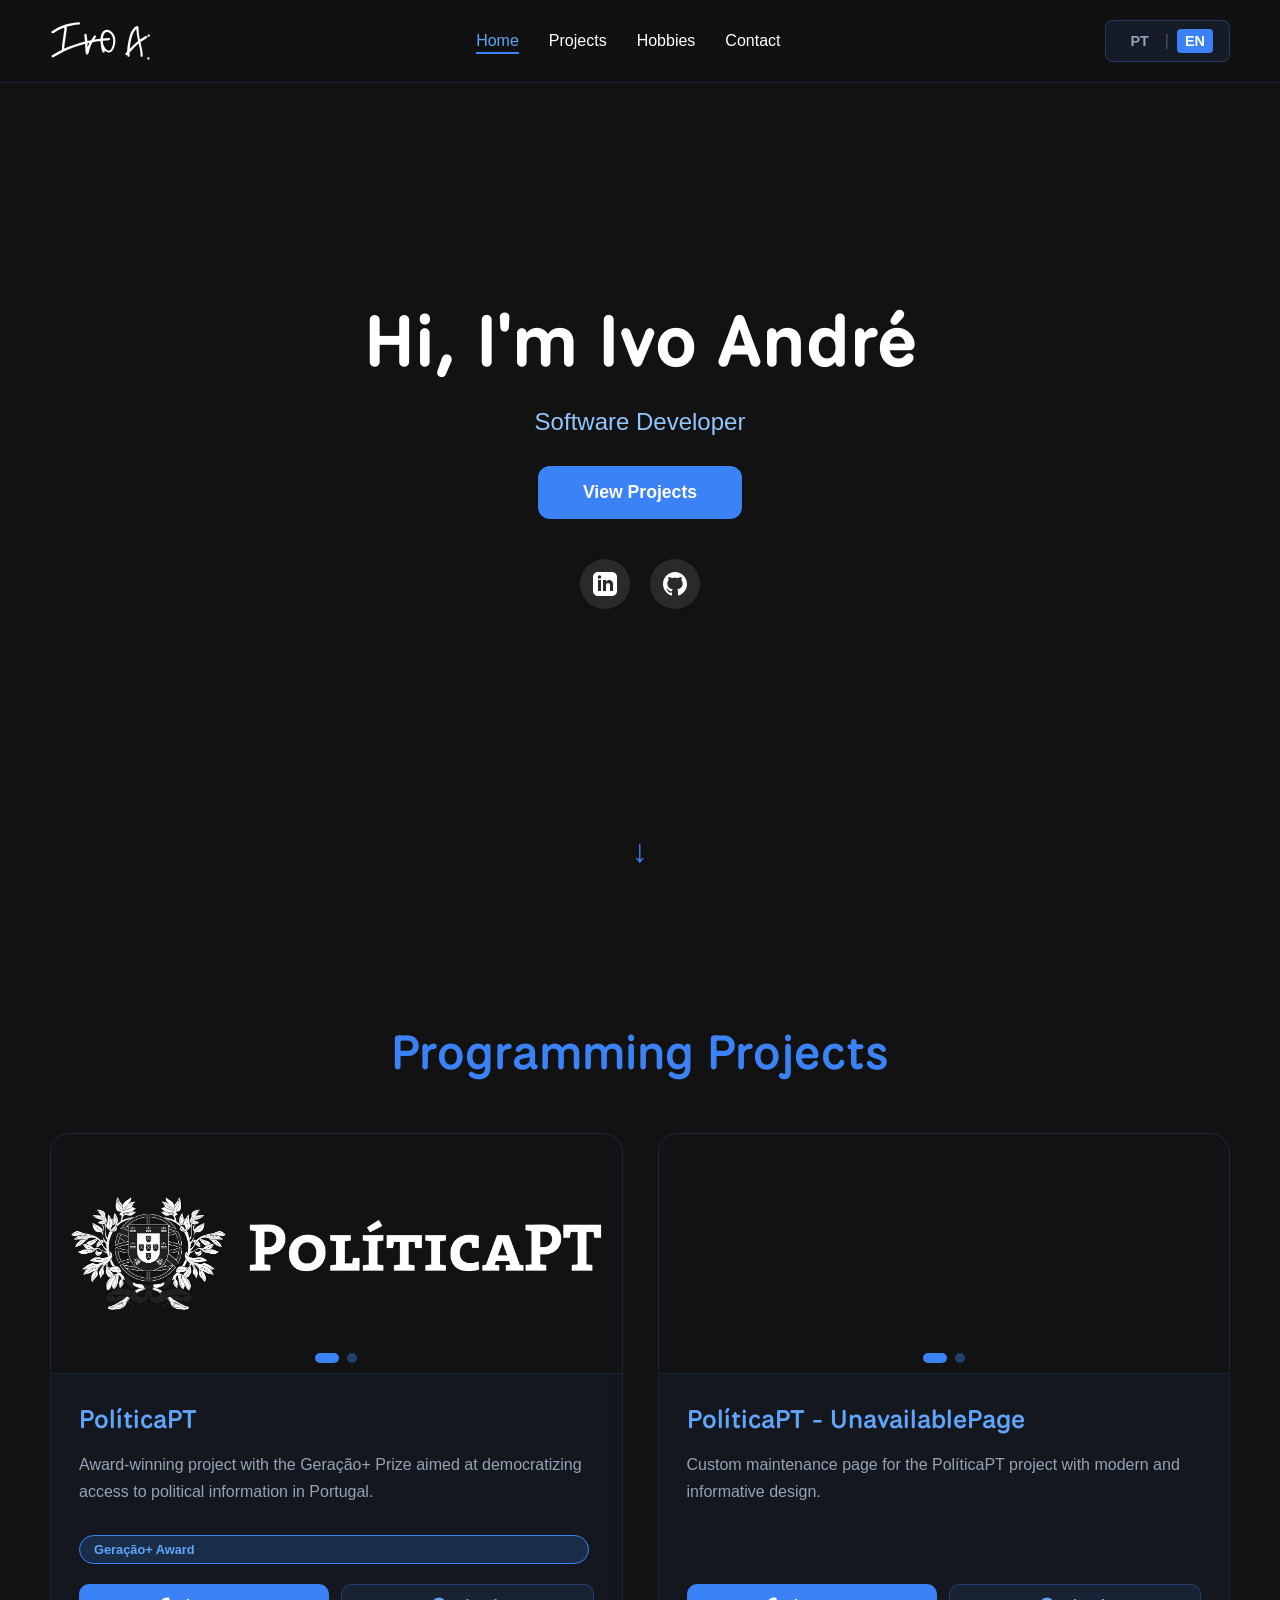
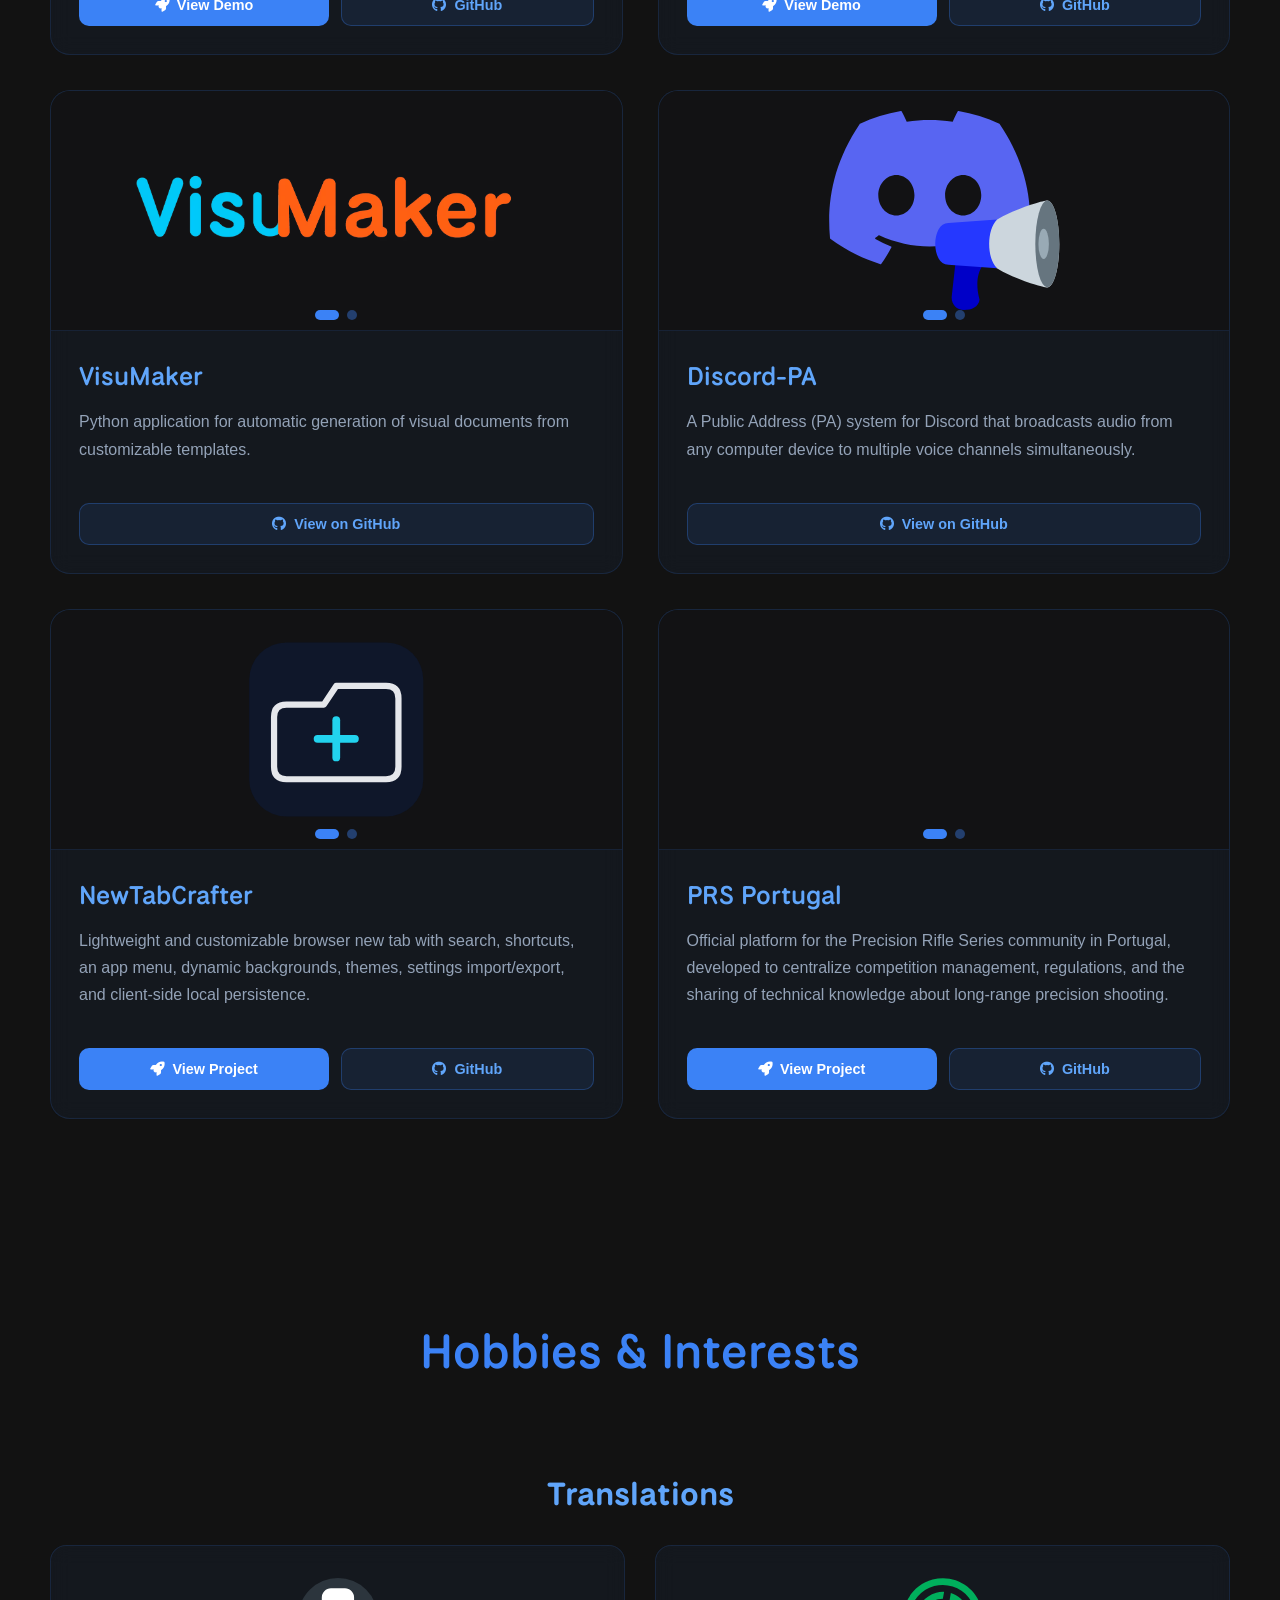
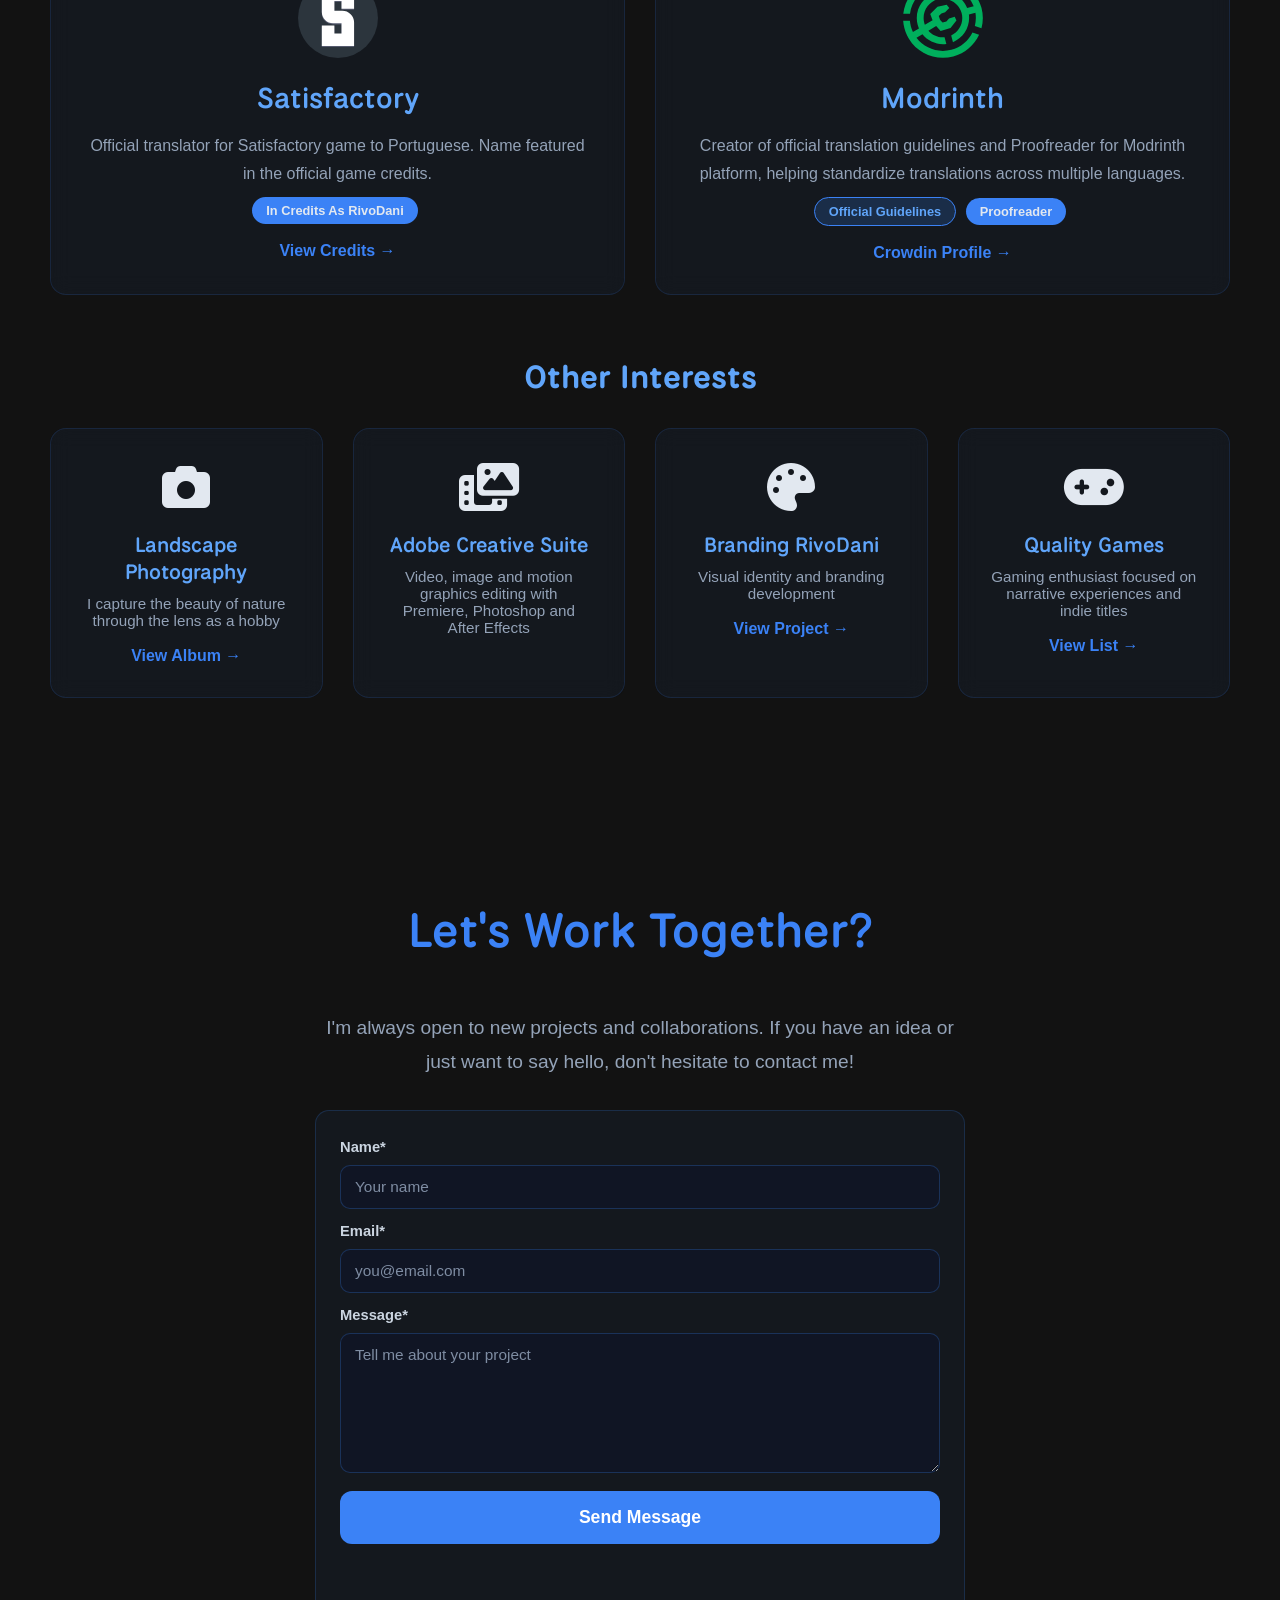
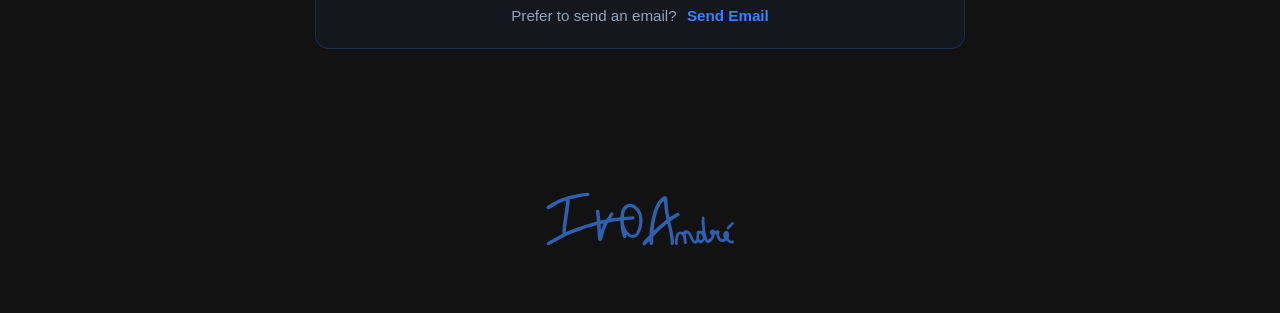
==== index.html @ a88f2df3 "Update index.html" ====
<!doctype html>
<html lang="pt">

<head>
  <meta charset="UTF-8" />
  <meta name="viewport" content="width=device-width, initial-scale=1.0" />
  <title>Portfólio | Ivo André</title>
  <meta name="description" id="meta-description"
    content="Portfólio pessoal de Ivo André com projetos, hobbies e contactos." />
  <link rel="canonical" id="canonical-url" href="https://portfolio.rivodani.com" />
  <meta name="keywords"
    content="Ivo André, portfólio, software developer, projetos, hobbies, contacto, projects, contacts, professional" />
  <meta name="author" content="Ivo André" />
  <meta name="msapplication-TileColor" content="#121212" />
  <meta name="theme-color" content="#3b82f6" media="(prefers-color-scheme: light)" />
  <meta name="theme-color" content="#121212" media="(prefers-color-scheme: dark)" />
  <meta name="color-scheme" content="dark" />

  <!-- Open Graph Meta Tags -->
  <meta property="og:title" id="og-title" content="Portfólio | Ivo André" />
  <meta property="og:description" id="og-description"
    content="Portfólio pessoal de Ivo André com projetos, hobbies e contactos." />
  <meta property="og:image" content="https://portfolio.rivodani.com/assets/images/og-image.png" />
  <meta property="og:image:type" content="image/png" />
  <meta property="og:image:width" content="1200" />
  <meta property="og:image:height" content="630" />
  <meta property="og:image:alt" content="Logo de Ivo Andre" />
  <meta property="og:url" id="og-url" content="https://portfolio.rivodani.com" />
  <meta property="og:type" content="website" />
  <!-- Twitter Card Meta Tags -->
  <meta name="twitter:card" content="summary_large_image" />
  <meta name="twitter:title" id="twitter-title" content="Portfólio | Ivo André" />
  <meta name="twitter:description" id="twitter-description"
    content="Portfólio pessoal de Ivo André com projetos, hobbies e contactos." />
  <meta name="twitter:image" content="https://portfolio.rivodani.com/assets/images/og-image.png" />
  <meta name="twitter:image:alt" content="Logo de Ivo Andre" />
  <!-- Favicons -->
  <link rel="icon" type="image/png" sizes="16x16" href="/assets/images/favicons/favicon-16x16.png" />
  <link rel="icon" type="image/png" sizes="32x32" href="/assets/images/favicons/favicon-32x32.png" />
  <link rel="icon" type="image/png" sizes="96x96" href="/assets/images/favicons/favicon-96x96.png" />
  <link rel="icon" type="image/png" sizes="192x192" href="/assets/images/favicons/android-chrome-192x192.png" />
  <link rel="icon" type="image/png" sizes="512x512" href="/assets/images/favicons/android-chrome-512x512.png" />
  <link rel="icon" type="image/svg+xml" href="/assets/images/favicons/favicon.svg" />
  <link rel="shortcut icon" href="/assets/images/favicons/favicon.ico" />
  <link rel="apple-touch-icon" sizes="180x180" href="/assets/images/favicons/apple-touch-icon.png" />
  <meta name="apple-mobile-web-app-title" content="Ivo André" />
  <link rel="manifest" href="/assets/images/favicons/site.webmanifest" />
  <link rel="mask-icon" href="/assets/images/favicons/favicon.svg" color="#121212" />

  <link rel="preconnect" href="https://fonts.googleapis.com" />
  <link rel="preconnect" href="https://fonts.gstatic.com" crossorigin />
  <link rel="preconnect" href="https://github.com" crossorigin />
  <link rel="preconnect" href="https://github.githubassets.com" crossorigin />
  <link
    href="https://fonts.googleapis.com/css2?family=Google+Sans:ital,opsz,wght@0,17..18,400..700;1,17..18,400..700&family=National+Park:wght@200..800&display=swap"
    rel="stylesheet" />
  <link rel="stylesheet" href="https://cdnjs.cloudflare.com/ajax/libs/font-awesome/6.5.1/css/all.min.css" />
  <style>
    body {
      display: none;
    }
  </style>

  <script type="application/ld+json" id="structured-data">
      {
        "@context": "https://schema.org",
        "@graph": [
          {
            "@type": "Person",
            "name": "Ivo André",
            "url": "https://portfolio.rivodani.com",
            "sameAs": [
              "https://github.com/IvoAndre",
              "https://www.linkedin.com/in/ivo-andre/"
            ],
            "jobTitle": "Software Developer"
          },
          {
            "@type": "WebSite",
            "name": "Portfólio | Ivo André",
            "url": "https://portfolio.rivodani.com",
            "inLanguage": ["pt", "en"]
          }
        ]
      }
    </script>

  <link rel="stylesheet" href="assets/css/main.css" />
</head>

<body>
  <!-- Canvas for 3D Background -->
  <div id="canvas-container"></div>

  <!-- Navigation -->
  <nav>
    <div class="nav-main">
      <a href="#hero" class="nav-logo-link" aria-label="Ir para o topo">
        <div class="logo">
          <svg class="logo-default" xmlns="http://www.w3.org/2000/svg" viewBox="0 0 430 170" fill="currentColor">
            <path
              d="M228.47,134.66c-10.27,1.75-13.3-42.31-13.92-49.66-11.23,1.3-22.1,2.84-33.45,4.79-7.13,10.86-11.05,22.63-14.18,35.15-1.61,5.21-2.6,18.43-10.02,17.26-2.2-.34-4.52-2.82-4.94-5.44-1.03-6.41-1.46-12.63-1.8-19.13l-1.08-20.64c-23.42,6.08-44.58,13.78-66.57,22.15-15.14,5.76-28.76,12.72-42.83,20.61l-25.54,14.33c-2.46,1.38-5.79.06-6.91-1.72-1.57-2.49-.68-5.67,1.84-7.07l20.15-11.22,21.74-11.89c-.31-8.14-.01-15.16,1.05-22.86l6.43-46.7,2.68-17.02c.41-2.59-.09-5.01-1.57-7.34-10.17,3.04-19.34,7.3-28.43,12.86l-10.14,6.2c-2.98,1.82-5.72,3.96-9.18,5.06-2.47.79-5.1-.91-6.05-3.05-.73-1.65-.06-4.98,1.9-6.14l16.08-9.51c8.34-4.93,16.51-9.23,25.73-12.48,22.51-7.94,48.21-13.83,71.97-15.48,2.81-.19,5.39.76,6.24,3.47.65,2.07-.98,5.48-3.76,5.68-10.25.76-20.12,1.81-30.2,4.2l-23.71,5.63c1.44,3.78,1.88,6.84,1.33,10.61l-1.84,12.71-8.22,57.39c-.61,4.29-.78,8.22-.49,11.95,29.12-12.02,57.51-22.32,87.77-30.19-.57-8.92-1.51-17.54-2.74-26.44-.43-3.12,1-5.72,3.69-6.43,1.92-.5,5.45.9,5.98,3.7,1.65,8.8,2.36,17.49,3.29,26.66l16.12-3.35,12.31-18.49c1.23-1.85,4.81-1.84,6.44-.74s2.4,4.4,1.24,6.3l-6.34,10.4,26.46-3.33c.69-13.1,4.94-29.59,17.3-36.15,14.26-7.56,32.32,5.29,38.57,17.14,5.96,11.32,8.03,23.78,6.44,36.51-1.32,10.56-3.93,20.53-9.32,29.6-4.96,8.33-14.07,13.25-23.62,10.34-4.87-1.48-9.04-4.95-12.8-7.98.34,1.97.66,4.72.47,6.64-.12,1.27-2.44,2.87-3.56,3.06ZM233.97,114.4c2.16,3.62,5.28,6.19,8.36,8.38,6.25,4.42,14.02,2.59,17.95-4.2,13.37-23.08,12.86-64.1-15.34-71.83-13.62-3.73-20.69,18.7-19.5,27.83l24.61-1.93c2.96-.23,5.2,1.67,5.33,4.12.15,2.69-1.67,4.77-4.62,5.02l-26.08,2.23c.53,14.18,1.8,17.84,9.28,30.38ZM159.65,112.1l7.95-19.45-8.27,1.74.32,17.71Z" />
            <path
              d="M384.97,147.36c.89-15.48-4.77-35.19-8.27-51.29-10.93,8.96-19.89,18.4-29.31,28.11l-8.91,9.18-.32,14.52c-.04,1.94-2.45,4.07-3.93,4.31-2.15.34-5.04-1.2-5.3-3.5l-.48-4.26c-1.9.7-4.61,1-6.19,0-5.73-3.67,2.44-11.51,5.44-14.57,1.56-23.01,4.68-45.42,11.4-67.58,3.71-12.2,9.24-23.04,17.78-32.34,4.08-4.44,10.58-10.87,16.13-7.82,1.56.86,2.59,3.38,3.14,5.65l1.31,21.83c.6,9.99,2.9,19.64,4.73,29.5l24.03-14.97c2.13-1.33,5.5.23,6.42,1.97,1.31,2.47.28,5.26-2.26,6.79-8.88,5.36-17.4,10.66-25.89,16.77l7.84,37.5c1.5,7.16,1.68,14.08,1.3,21.25-1.13,2.17-2.88,4.12-4.68,4.07-2.67-.07-4.73-2.4-3.99-5.11ZM374.31,85.22c-3.05-14.49-5.8-28.11-6.65-42.34-.19-3.21-.23-5.94-.89-9.14-8.52,8.26-13.98,17.89-17.43,29.02-5.54,17.92-9.17,36.29-10.18,55.19,11.88-12.26,22.75-22.64,35.14-32.74Z" />
            <ellipse cx="419.36" cy="62.16" rx="5.17" ry="5.16" />
            <ellipse cx="418.28" cy="159.34" rx="4.95" ry="4.93" />
          </svg>
          <svg class="logo-compact" xmlns="http://www.w3.org/2000/svg" viewBox="0 0 250 250" fill="currentColor">
            <path
              d="M150.84,142.75c-.88,7.8-2.19,15.1-2.27,22.89l-.23,23.18c-.02,2.35-2.28,4.67-4.28,4.96-2.22.32-5.01-1.72-5.18-4.29l-.77-11.88c-.7-10.83,1.25-21.15,2.2-32.36-26.17,7.64-52.07,14.92-75.28,28.33l-34.92,20.16c-2.52,1.46-5.54.83-7.03-1.06-1.83-2.33-1.13-5.79,1.58-7.37l23.97-14.06c6.29-3.69,12.45-6.88,18.98-10.18.1-4.11-.09-8.33.36-12.41,2.23-20.24,5.06-39.85,8.58-59.87.78-4.46,1.21-8.28,1.41-13.36-11.06,3.16-21.02,6.19-30.45,11.8l-16.57,9.86-6.8,4.21c-2.66,1.65-5.86,1.15-7.65-1.27-1.69-2.28-1-5.84,1.89-7.54l19.71-11.55c24.64-14.44,64.9-23.31,93.31-25.47,2.79-.21,5.41.82,6.2,3.46.74,2.5-1.22,5.65-4.35,5.85-17.96,1.14-27.86,3.59-45.26,7.52.19,5.97-.27,10.79-1.08,16.42-4.02,22.52-7.52,44.62-9.8,68.3,21.88-8.85,42.5-16.33,64.82-21.88,2.2-12,4.86-23.53,8.59-35.26,4.25-11.66,10.18-22.26,19.14-30.8,3.6-3.43,9.56-8.17,13.9-4.78,1.09.85,2.43,3.2,2.54,4.87l1.36,21.21c.79,12.31,3.7,24.21,5.95,36.35l22.09-1.78c1.97-.16,4.07,2.3,4.23,3.79.23,2.09-1.25,5.02-3.67,5.25l-20.5,1.91c1.06,6.71,16.16,61.32,2.75,58-2.15-.53-3.82-2.62-3.4-5.01,1.89-10.74-5.52-39.45-8.28-52.02-12.08,1.32-23.64,3.31-35.77,5.87ZM152.59,132.59l31.83-5.05c-2.43-11.88-4.64-23.65-6.23-35.65l-1-16.29c-15.93,13.52-20.76,37.38-24.6,56.99Z" />
            <ellipse cx="229.28" cy="130.35" rx="5.14" ry="5.13" />
          </svg>
        </div>
      </a>
      <ul class="nav-links">
        <li><a href="#hero" data-i18n="nav.home">Início</a></li>
        <li><a href="#projects" data-i18n="nav.projects">Projetos</a></li>
        <li><a href="#hobbies" data-i18n="nav.hobbies">Hobbies</a></li>
        <li><a href="#contact" data-i18n="nav.contact">Contacto</a></li>
      </ul>
    </div>
    <div class="lang-switcher">
      <button class="lang-btn active" data-lang="pt">PT</button>
      <span class="lang-divider">|</span>
      <button class="lang-btn" data-lang="en">EN</button>
    </div>
  </nav>

  <div id="i18n-alert" class="i18n-alert" role="status" aria-live="polite" hidden></div>

  <!-- Hero Section -->
  <section id="hero">
    <div class="hero-content">
      <h1 data-i18n="hero.title">Olá, sou Ivo André</h1>
      <p>Software Developer</p>
      <a href="#projects" class="cta-button" data-i18n="hero.cta">Ver Projetos</a>
      <div class="social-links">
        <a href="https://www.linkedin.com/in/ivo-andre/" target="_blank" title="LinkedIn">
          <svg width="24" height="24" viewBox="0 0 24 24" fill="currentColor">
            <path
              d="M19 0h-14c-2.761 0-5 2.239-5 5v14c0 2.761 2.239 5 5 5h14c2.762 0 5-2.239 5-5v-14c0-2.761-2.238-5-5-5zm-11 19h-3v-11h3v11zm-1.5-12.268c-.966 0-1.75-.79-1.75-1.764s.784-1.764 1.75-1.764 1.75.79 1.75 1.764-.783 1.764-1.75 1.764zm13.5 12.268h-3v-5.604c0-3.368-4-3.113-4 0v5.604h-3v-11h3v1.765c1.396-2.586 7-2.777 7 2.476v6.759z" />
          </svg>
        </a>
        <a href="https://github.com/IvoAndre" target="_blank" title="GitHub">
          <svg width="24" height="24" viewBox="0 0 24 24" fill="currentColor">
            <path
              d="M12 0c-6.626 0-12 5.373-12 12 0 5.302 3.438 9.8 8.207 11.387.599.111.793-.261.793-.577v-2.234c-3.338.726-4.033-1.416-4.033-1.416-.546-1.387-1.333-1.756-1.333-1.756-1.089-.745.083-.729.083-.729 1.205.084 1.839 1.237 1.839 1.237 1.07 1.834 2.807 1.304 3.492.997.107-.775.418-1.305.762-1.604-2.665-.305-5.467-1.334-5.467-5.931 0-1.311.469-2.381 1.236-3.221-.124-.303-.535-1.524.117-3.176 0 0 1.008-.322 3.301 1.23.957-.266 1.983-.399 3.003-.404 1.02.005 2.047.138 3.006.404 2.291-1.552 3.297-1.23 3.297-1.23.653 1.653.242 2.874.118 3.176.77.84 1.235 1.911 1.235 3.221 0 4.609-2.807 5.624-5.479 5.921.43.372.823 1.102.823 2.222v3.293c0 .319.192.694.801.576 4.765-1.589 8.199-6.086 8.199-11.386 0-6.627-5.373-12-12-12z" />
          </svg>
        </a>
      </div>
    </div>
    <a href="#projects" class="scroll-indicator-link">
      <div class="scroll-indicator"></div>
    </a>
  </section>

  <!-- Projects Section -->
  <section id="projects">
    <h2 class="section-title" data-i18n="projects.title">
      Projetos de Programação
    </h2>
    <div class="projects-grid">
      <div class="project-card">
        <div class="project-carousel" data-carousel="politicapt">
          <div class="carousel-images">
            <picture>
              <source srcset="assets/images/projects/politicapt/politicapt-logo.avif" type="image/avif" />
              <source srcset="assets/images/projects/politicapt/politicapt-logo.webp" type="image/webp" />
              <img src="assets/images/projects/politicapt/politicapt-logo.png" alt="PolíticaPT Logo"
                class="carousel-image" loading="lazy" decoding="async" width="900" height="900" />
            </picture>
            <picture>
              <source srcset="assets/images/projects/politicapt/politicapt-print.avif" type="image/avif" />
              <source srcset="assets/images/projects/politicapt/politicapt-print.webp" type="image/webp" />
              <img src="assets/images/projects/politicapt/politicapt-print.png" alt="PolíticaPT Screenshot"
                class="carousel-image" loading="lazy" decoding="async" width="1280" height="720" />
            </picture>
          </div>
          <button class="carousel-arrow prev">
            <i class="fa-solid fa-chevron-left"></i>
          </button>
          <button class="carousel-arrow next">
            <i class="fa-solid fa-chevron-right"></i>
          </button>
          <div class="carousel-controls">
            <div class="carousel-dot active" data-index="0"></div>
            <div class="carousel-dot" data-index="1"></div>
          </div>
        </div>
        <div class="project-content">
          <h3>PolíticaPT</h3>
          <p data-i18n="projects.politicapt.desc">
            Projeto premiado com o Prémio Geração+ que visa democratizar o
            acesso à informação política em Portugal.
          </p>
          <a href="https://rumosexperience.pt/proj_geracao-mais.html" target="_blank" class="badge-link"
            data-i18n="projects.politicapt.badge">Prémio Geração+</a>
          <div class="project-links">
            <a href="https://politicapt.rivodani.com" class="demo-button">
              <i class="fa-solid fa-rocket"></i>
              <span data-i18n="projects.demo">Ver Demo</span>
            </a>
            <a href="https://github.com/IvoAndre/PoliticaPT" target="_blank" class="github-button">
              <i class="fa-brands fa-github"></i> GitHub
            </a>
          </div>
        </div>
      </div>

      <div class="project-card">
        <div class="project-carousel" data-carousel="unavailable">
          <div class="carousel-images">
            <picture>
              <source
                srcset="assets/images/projects/politicapt-servicoindisponivel/politicapt-servicoindisponivel-logo.avif"
                type="image/avif" />
              <source
                srcset="assets/images/projects/politicapt-servicoindisponivel/politicapt-servicoindisponivel-logo.webp"
                type="image/webp" />
              <img src="assets/images/projects/politicapt-servicoindisponivel/politicapt-servicoindisponivel-logo.png"
                alt="PolíticaPT UnavailablePage Screenshot 1" class="carousel-image" loading="lazy" decoding="async"
                width="900" height="900" />
            </picture>
            <picture>
              <source
                srcset="assets/images/projects/politicapt-servicoindisponivel/politicapt-servicoindisponivel-print.avif"
                type="image/avif" />
              <source
                srcset="assets/images/projects/politicapt-servicoindisponivel/politicapt-servicoindisponivel-print.webp"
                type="image/webp" />
              <img src="assets/images/projects/politicapt-servicoindisponivel/politicapt-servicoindisponivel-print.png"
                alt="PolíticaPT UnavailablePage Screenshot 2" class="carousel-image" loading="lazy" decoding="async"
                width="1280" height="720" />
            </picture>
          </div>
          <button class="carousel-arrow prev">
            <i class="fa-solid fa-chevron-left"></i>
          </button>
          <button class="carousel-arrow next">
            <i class="fa-solid fa-chevron-right"></i>
          </button>
          <div class="carousel-controls">
            <div class="carousel-dot active" data-index="0"></div>
            <div class="carousel-dot" data-index="1"></div>
          </div>
        </div>
        <div class="project-content">
          <h3>PolíticaPT - UnavailablePage</h3>
          <p data-i18n="projects.unavailable.desc">
            Página de manutenção personalizada para o projeto PolíticaPT com
            design moderno e informativo.
          </p>
          <div class="project-links">
            <a href="https://ivoandre.github.io/PoliticaPT-UnavailablePage" class="demo-button">
              <i class="fa-solid fa-rocket"></i>
              <span data-i18n="projects.demo">Ver Demo</span>
            </a>
            <a href="https://github.com/IvoAndre/PoliticaPT-UnavailablePage" target="_blank" class="github-button">
              <i class="fa-brands fa-github"></i> GitHub
            </a>
          </div>
        </div>
      </div>

      <div class="project-card">
        <div class="project-carousel" data-carousel="visumaker">
          <div class="carousel-images">
            <picture>
              <source srcset="assets/images/projects/visumaker/visumaker-logo.avif" type="image/avif" />
              <source srcset="assets/images/projects/visumaker/visumaker-logo.webp" type="image/webp" />
              <img src="assets/images/projects/visumaker/visumaker-logo.png" alt="VisuMaker Logo" class="carousel-image"
                loading="lazy" decoding="async" width="900" height="900" />
            </picture>
            <picture>
              <source srcset="assets/images/projects/visumaker/visumaker-print.avif" type="image/avif" />
              <source srcset="assets/images/projects/visumaker/visumaker-print.webp" type="image/webp" />
              <img src="assets/images/projects/visumaker/visumaker-print.png" alt="VisuMaker Screenshot"
                class="carousel-image" loading="lazy" decoding="async" width="1280" height="720" />
            </picture>
          </div>
          <button class="carousel-arrow prev">
            <i class="fa-solid fa-chevron-left"></i>
          </button>
          <button class="carousel-arrow next">
            <i class="fa-solid fa-chevron-right"></i>
          </button>
          <div class="carousel-controls">
            <div class="carousel-dot active" data-index="0"></div>
            <div class="carousel-dot" data-index="1"></div>
          </div>
        </div>
        <div class="project-content">
          <h3>VisuMaker</h3>
          <p data-i18n="projects.visumaker.desc">
            Aplicação Python para geração automática de documentos visuais a
            partir de modelos personalizáveis.
          </p>
          <div class="project-links">
            <a href="https://github.com/IvoAndre/VisuMaker" target="_blank" class="github-button" style="flex: 1">
              <i class="fa-brands fa-github"></i>
              <span data-i18n="projects.viewGithub">Ver no GitHub</span>
            </a>
          </div>
        </div>
      </div>

      <div class="project-card">
        <div class="project-carousel" data-carousel="discordpa">
          <div class="carousel-images">
            <svg class="carousel-image" viewBox="0 0 432.8 374.26" xmlns="http://www.w3.org/2000/svg">
              <path fill="#5865f2"
                d="M320.07,23.89C295.97,12.83,270.13,4.69,243.11.02c-.49-.09-.98.13-1.24.59-3.32,5.91-7,13.62-9.58,19.68-29.06-4.35-57.97-4.35-86.44,0-2.58-6.2-6.39-13.77-9.73-19.68-.25-.44-.75-.66-1.24-.59-27,4.65-52.85,12.8-76.96,23.87-.21.09-.39.24-.51.44C8.4,97.55-5.02,168.98,1.56,239.53c.03.35.22.68.49.89,32.34,23.75,63.67,38.17,94.41,47.72.49.15,1.01-.03,1.33-.44,7.27-9.93,13.76-20.4,19.31-31.42.33-.64.01-1.41-.66-1.67-10.28-3.9-20.07-8.66-29.49-14.06-.75-.44-.8-1.5-.12-2.01,1.98-1.49,3.96-3.03,5.86-4.59.34-.28.82-.35,1.22-.17,61.88,28.25,128.87,28.25,190.01,0,.4-.19.88-.13,1.24.15,1.89,1.56,3.88,3.12,5.87,4.61.69.51.64,1.58-.1,2.01-9.42,5.51-19.21,10.16-29.51,14.04-.67.26-.97,1.04-.64,1.68,5.68,11,12.16,21.47,19.3,31.4.3.42.83.6,1.33.45,30.89-9.56,62.22-23.97,94.56-47.72.28-.21.46-.53.49-.87,7.88-81.56-13.2-152.4-55.9-215.2-.1-.21-.28-.36-.49-.45ZM126.35,196.57c-18.63,0-33.98-17.1-33.98-38.11s15.05-38.11,33.98-38.11,34.28,17.25,33.98,38.11c0,21-15.05,38.11-33.98,38.11ZM251.98,196.57c-18.63,0-33.98-17.1-33.98-38.11s15.05-38.11,33.98-38.11,34.28,17.25,33.98,38.11c0,21-14.9,38.11-33.98,38.11Z">
              </path>
              <path fill="#0000c8"
                d="M282.87,354.63c-1.81,14.45-14.99,19.63-29.44,19.63s-24.7-11.72-22.9-26.17l6.54-58.88c1.81-14.45,14.99-26.17,29.44-26.17s42.31,0,22.9,26.17c-19.42,26.17-6.54,65.42-6.54,65.42Z">
              </path>
              <path fill="#ccd6dd"
                d="M432.8,249.96c0,45.15-10.1,81.77-22.57,81.77s-133.78-36.62-133.78-81.77,121.32-81.77,133.78-81.77,22.57,36.62,22.57,81.77Z">
              </path>
              <ellipse fill="#66757f" cx="410.23" cy="249.96" rx="22.57" ry="81.77"></ellipse>
              <path fill="#2538ff"
                d="M315.69,295.76l-91.59-6.54c-32.71,0-32.71-78.5,0-78.5l91.59-6.54c-19.63,19.63-19.63,71.96,0,91.59Z">
              </path>
              <ellipse fill="#99aab5" cx="403.36" cy="249.96" rx="9.81" ry="28.44"></ellipse>
            </svg>
            <picture>
              <source srcset="assets/images/projects/discordpa/discordpa-print.avif" type="image/avif" />
              <source srcset="assets/images/projects/discordpa/discordpa-print.webp" type="image/webp" />
              <img src="assets/images/projects/discordpa/discordpa-print.png" alt="Discord-PA Screenshot"
                class="carousel-image" loading="lazy" decoding="async" width="1280" height="720" />
            </picture>
          </div>
          <button class="carousel-arrow prev">
            <i class="fa-solid fa-chevron-left"></i>
          </button>
          <button class="carousel-arrow next">
            <i class="fa-solid fa-chevron-right"></i>
          </button>
          <div class="carousel-controls">
            <div class="carousel-dot active" data-index="0"></div>
            <div class="carousel-dot" data-index="1"></div>
          </div>
        </div>
        <div class="project-content">
          <h3>Discord-PA</h3>
          <p data-i18n="projects.discordpa.desc">
            Um sistema de Public Address (PA) para Discord que transmite áudio
            de qualquer dispositivo do computador para múltiplos canais de voz
            simultaneamente.
          </p>
          <div class="project-links">
            <a href="https://github.com/IvoAndre/Discord-PA" target="_blank" class="github-button" style="flex: 1">
              <i class="fa-brands fa-github"></i>
              <span data-i18n="projects.viewGithub">Ver no GitHub</span>
            </a>
          </div>
        </div>
      </div>

      <div class="project-card">
        <div class="project-carousel" data-carousel="newtabcrafter">
          <div class="carousel-images">
            <svg class="carousel-image" width="128" height="128" viewBox="0 0 128 128" xmlns="http://www.w3.org/2000/svg">
              <rect x="8" y="8" width="112" height="112" rx="24" fill="#0F172A" />
              <path
                d="M32 48 L56 48 L64 36 L96 36 Q104 36 104 44 L104 88 Q104 96 96 96 L32 96 Q24 96 24 88 L24 56 Q24 48 32 48  Z"
                fill="none" stroke="#E5E7EB" stroke-width="4" stroke-linejoin="round" />
              <line x1="64" y1="58" x2="64" y2="82" stroke="#22D3EE" stroke-width="5" stroke-linecap="round" />
              <line x1="52" y1="70" x2="76" y2="70" stroke="#22D3EE" stroke-width="5" stroke-linecap="round" />
            </svg>
            <picture>
              <source srcset="assets/images/projects/newtabcrafter/newtabcrafter-print.avif" type="image/avif" />
              <source srcset="assets/images/projects/newtabcrafter/newtabcrafter-print.webp" type="image/webp" />
              <img src="assets/images/projects/newtabcrafter/newtabcrafter-print.png" alt="NewTabCrafter Screenshot"
                class="carousel-image" loading="lazy" decoding="async" width="1920" height="960" />
            </picture>
          </div>
          <button class="carousel-arrow prev">
            <i class="fa-solid fa-chevron-left"></i>
          </button>
          <button class="carousel-arrow next">
            <i class="fa-solid fa-chevron-right"></i>
          </button>
          <div class="carousel-controls">
            <div class="carousel-dot active" data-index="0"></div>
            <div class="carousel-dot" data-index="1"></div>
          </div>
        </div>
        <div class="project-content">
          <h3>NewTabCrafter</h3>
          <p data-i18n="projects.newtabcrafter.desc">
            Nova aba leve e personalizável para browser, com pesquisa, atalhos,
            menu de apps, fundos dinâmicos, temas, importação/exportação de
            definições e persistência local no cliente.
          </p>
          <div class="project-links">
            <a href="https://newtab.rivodani.com" class="demo-button">
              <i class="fa-solid fa-rocket"></i>
              <span data-i18n="projects.visit">Ver Projeto</span>
            </a>
            <a href="https://github.com/IvoAndre/NewTabCrafter" target="_blank" class="github-button">
              <i class="fa-brands fa-github"></i> GitHub
            </a>
          </div>
        </div>
      </div>

      <div class="project-card">
        <div class="project-carousel" data-carousel="prsportugal">
          <div class="carousel-images">
            <picture>
              <source srcset="assets/images/projects/prsportugal/prsportugal-logo.avif" type="image/avif" />
              <source srcset="assets/images/projects/prsportugal/prsportugal-logo.webp" type="image/webp" />
              <img src="assets/images/projects/prsportugal/prsportugal-logo.png" alt="PRS Portugal Logo"
                class="carousel-image" loading="lazy" decoding="async" width="900" height="900" />
            </picture>
            <picture>
              <source srcset="assets/images/projects/prsportugal/prsportugal-print.avif" type="image/avif" />
              <source srcset="assets/images/projects/prsportugal/prsportugal-print.webp" type="image/webp" />
              <img src="assets/images/projects/prsportugal/prsportugal-print.png" alt="PRS Portugal Screenshot"
                class="carousel-image" loading="lazy" decoding="async" width="1280" height="720" />
            </picture>
          </div>
          <button class="carousel-arrow prev">
            <i class="fa-solid fa-chevron-left"></i>
          </button>
          <button class="carousel-arrow next">
            <i class="fa-solid fa-chevron-right"></i>
          </button>
          <div class="carousel-controls">
            <div class="carousel-dot active" data-index="0"></div>
            <div class="carousel-dot" data-index="1"></div>
          </div>
        </div>
        <div class="project-content">
          <h3>PRS Portugal</h3>
          <p data-i18n="projects.prs.desc">
            Plataforma oficial da comunidade de Precision Rifle Series em
            Portugal, desenvolvida para centralizar a gestão de competições,
            regulamentos e a partilha de conhecimento técnico sobre tiro de
            precisão a longa distância. O projeto foca-se na acessibilidade da
            informação para atletas e no crescimento da modalidade a nível
            nacional.
          </p>
          <div class="project-links">
            <a href="https://prsportugal.github.io/prsportugal.pt/" class="demo-button">
              <i class="fa-solid fa-rocket"></i>
              <span data-i18n="projects.visit">Ver Projeto</span>
            </a>
            <a href="https://github.com/prsportugal/prsportugal.pt" target="_blank" class="github-button">
              <i class="fa-brands fa-github"></i> GitHub
            </a>
          </div>
        </div>
      </div>
    </div>
  </section>

  <!-- Hobbies Section -->
  <section id="hobbies">
    <h2 class="section-title" data-i18n="hobbies.title">
      Hobbies & Interesses
    </h2>

    <h3 style="
          color: #60a5fa;
          font-size: 2rem;
          margin-top: 40px;
          margin-bottom: 30px;
          font-family: &quot;National Park&quot;, sans-serif;
        " data-i18n="hobbies.translations">
      Traduções
    </h3>
    <div class="translation-grid">
      <div class="translation-card">
        <div style="width: 80px; height: 80px; margin: 0 auto 20px">
          <svg id="Camada_1" xmlns="http://www.w3.org/2000/svg" viewBox="0 0 200 200">
            <defs></defs>
            <circle class="cls-4" cx="100" cy="100" r="100" />
            <g class="cls-2">
              <path class="cls-3"
                d="M133.4,35.23c4.46,4.46,6.7,9.82,6.7,16.06v28.37h-31.39v-19.73h-17.86v24.62h19.73c8.16,0,15.12,2.88,20.88,8.64s8.64,12.67,8.64,20.73v58.61H59.46v-51.12h31.39v19.73h17.86v-25.2h-21.17c-7.78,0-14.4-2.74-19.87-8.21-5.47-5.47-8.21-12.1-8.21-19.87v-36.58c0-6.24,2.23-11.59,6.7-16.06s9.82-6.7,16.06-6.7h35.14c6.24,0,11.59,2.23,16.06,6.7Z" />
            </g>
            <g class="cls-2">
              <path class="cls-1"
                d="M133.5,32.57c4.46,4.46,6.7,9.82,6.7,16.06v28.37h-31.39v-19.73h-17.86v24.62h19.73c8.16,0,15.12,2.88,20.88,8.64s8.64,12.67,8.64,20.74v58.61H59.56v-51.12h31.39v19.73h17.86v-25.2h-21.17c-7.78,0-14.4-2.74-19.87-8.21-5.47-5.47-8.21-12.1-8.21-19.87v-36.58c0-6.24,2.23-11.59,6.7-16.06s9.82-6.7,16.06-6.7h35.14c6.24,0,11.59,2.23,16.05,6.7Z" />
            </g>
          </svg>
        </div>
        <h3>Satisfactory</h3>
        <p data-i18n="hobbies.satisfactory.desc">
          Tradutor oficial do jogo Satisfactory para português. Nome presente
          nos créditos oficiais do jogo.
        </p>
        <span class="badge" data-i18n="hobbies.satisfactory.badge">Nos Créditos como RivoDani</span>
        <br /><br />
        <a href="https://www.mobygames.com/game/123992/satisfactory/credits/windows/" target="_blank"
          class="project-link" data-i18n="hobbies.satisfactory.link">Ver Créditos →</a>
      </div>

      <div class="translation-card">
        <div style="width: 80px; height: 80px; margin: 0 auto 20px">
          <svg width="100%" height="100%" viewBox="0 0 512 514" xmlns="http://www.w3.org/2000/svg">
            <path fill-rule="evenodd" clip-rule="evenodd"
              d="M503.16 323.56C514.55 281.47 515.32 235.91 503.2 190.76C466.57 54.2299 326.04 -26.8001 189.33 9.77991C83.8101 38.0199 11.3899 128.07 0.689941 230.47H43.99C54.29 147.33 113.74 74.7298 199.75 51.7098C306.05 23.2598 415.13 80.6699 453.17 181.38L411.03 192.65C391.64 145.8 352.57 111.45 306.3 96.8198L298.56 140.66C335.09 154.13 364.72 184.5 375.56 224.91C391.36 283.8 361.94 344.14 308.56 369.17L320.09 412.16C390.25 383.21 432.4 310.3 422.43 235.14L464.41 223.91C468.91 252.62 467.35 281.16 460.55 308.07L503.16 323.56Z"
              fill="#00af5c" />
            <path
              d="M321.99 504.22C185.27 540.8 44.7501 459.77 8.11011 323.24C3.84011 307.31 1.17 291.33 0 275.46H43.27C44.36 287.37 46.4699 299.35 49.6799 311.29C53.0399 323.8 57.45 335.75 62.79 347.07L101.38 323.92C98.1299 316.42 95.39 308.6 93.21 300.47C69.17 210.87 122.41 118.77 212.13 94.7601C229.13 90.2101 246.23 88.4401 262.93 89.1501L255.19 133C244.73 133.05 234.11 134.42 223.53 137.25C157.31 154.98 118.01 222.95 135.75 289.09C136.85 293.16 138.13 297.13 139.59 300.99L188.94 271.38L174.07 231.95L220.67 184.08L279.57 171.39L296.62 192.38L269.47 219.88L245.79 227.33L228.87 244.72L237.16 267.79C237.16 267.79 253.95 285.63 253.98 285.64L277.7 279.33L294.58 260.79L331.44 249.12L342.42 273.82L304.39 320.45L240.66 340.63L212.08 308.81L162.26 338.7C187.8 367.78 226.2 383.93 266.01 380.56L277.54 423.55C218.13 431.41 160.1 406.82 124.05 361.64L85.6399 384.68C136.25 451.17 223.84 484.11 309.61 461.16C371.35 444.64 419.4 402.56 445.42 349.38L488.06 364.88C457.17 431.16 398.22 483.82 321.99 504.22Z"
              fill="#00af5c" />
          </svg>
        </div>
        <h3>Modrinth</h3>
        <p data-i18n="hobbies.modrinth.desc">
          Criador das guidelines oficiais de tradução e Proofreader para a
          plataforma Modrinth, ajudando a padronizar traduções em múltiplos
          idiomas.
        </p>
        <a href="https://rinth.notion.site/crowdin-guidelines" target="_blank" class="badge-link"
          data-i18n="hobbies.modrinth.badge1">Guidelines Oficiais</a>
        <span class="badge">Proofreader</span>
        <br /><br />
        <a href="https://crowdin.com/profile/rivodani" target="_blank" class="project-link"
          data-i18n="hobbies.crowdinProfile">Perfil Crowdin →</a>
      </div>

      <div class="translation-card" style="display:none;">
        <div style="width: 80px; height: 80px; margin: 0 auto 20px">
          <svg width="100%" height="100%" viewBox="0 0 800 800" version="1.1" xmlns="http://www.w3.org/2000/svg"
            xmlns:xlink="http://www.w3.org/1999/xlink" xml:space="preserve" xmlns:serif="http://www.serif.com/" style="
                fill-rule: evenodd;
                clip-rule: evenodd;
                stroke-linejoin: round;
                stroke-miterlimit: 2;
              ">
            <g id="Logo">
              <g id="Ring">
                <circle id="Ring-Background" serif:id="Ring Background" cx="400" cy="400" r="400"
                  style="fill: #1b1b1b" />
                <path id="Ring1" serif:id="Ring"
                  d="M400,0c220.766,0 400,179.234 400,400c-0,220.766 -179.234,400 -400,400c-220.766,-0 -400,-179.234 -400,-400c0,-220.766 179.234,-400 400,-400Zm-0,36c200.897,-0 364,163.103 364,364c0,200.897 -163.103,364 -364,364c-200.897,0 -364,-163.103 -364,-364c-0,-200.897 163.103,-364 364,-364Z"
                  style="fill: url(#_Linear1)" />
              </g>
              <g id="Shape">
                <path id="V-Shape" serif:id="V Shape"
                  d="M538.74,269.872c1.481,-3.382 1.157,-7.283 -0.863,-10.373c-2.021,-3.091 -5.464,-4.954 -9.156,-4.954c-5.148,0 -10.435,0 -14.165,0c-3.1,0 -5.907,1.834 -7.153,4.672c-12.468,28.396 -78.273,178.273 -100.25,228.328c-1.246,2.838 -4.053,4.671 -7.154,4.671c-3.1,0 -5.907,-1.833 -7.153,-4.671c-21.977,-50.055 -87.782,-199.932 -100.25,-228.328c-1.246,-2.838 -4.053,-4.672 -7.153,-4.672c-3.73,0 -9.017,0 -14.164,0c-3.693,0 -7.135,1.863 -9.156,4.954c-2.02,3.09 -2.344,6.991 -0.863,10.373c23.557,53.766 101.872,232.519 117.871,269.034c1.743,3.979 5.674,6.549 10.018,6.549c6.293,-0 15.408,-0 21.701,-0c4.344,-0 8.275,-2.57 10.018,-6.549c15.999,-36.515 94.315,-215.268 117.872,-269.034Z"
                  style="fill: #fff" />
                <path id="Diamond"
                  d="M408.119,395.312c-1.675,2.901 -4.77,4.688 -8.119,4.688c-3.349,-0 -6.444,-1.787 -8.119,-4.688c-16.997,-29.44 -56.156,-97.264 -73.153,-126.704c-1.675,-2.901 -1.675,-6.474 0,-9.375c1.675,-2.901 4.77,-4.688 8.119,-4.688c33.995,0 112.311,0 146.306,0c3.349,0 6.444,1.787 8.119,4.688c1.675,2.901 1.675,6.474 -0,9.375c-16.997,29.44 -56.156,97.264 -73.153,126.704Z"
                  style="fill: url(#_Linear2)" />
              </g>
            </g>
            <defs>
              <linearGradient id="_Linear1" x1="0" y1="0" x2="1" y2="0" gradientUnits="userSpaceOnUse"
                gradientTransform="matrix(4.89859e-14,800,-800,4.89859e-14,400.001,3.31681e-10)">
                <stop offset="0" style="stop-color: #f04e98; stop-opacity: 1" />
                <stop offset="0.5" style="stop-color: #5f65d4; stop-opacity: 1" />
                <stop offset="1" style="stop-color: #4e98f0; stop-opacity: 1" />
              </linearGradient>
              <linearGradient id="_Linear2" x1="0" y1="0" x2="1" y2="0" gradientUnits="userSpaceOnUse"
                gradientTransform="matrix(1.77155e-14,289.317,-282.535,1.73003e-14,400,254.545)">
                <stop offset="0" style="stop-color: #f04e98; stop-opacity: 1" />
                <stop offset="0.5" style="stop-color: #5f65d4; stop-opacity: 1" />
                <stop offset="1" style="stop-color: #4e98f0; stop-opacity: 1" />
              </linearGradient>
            </defs>
          </svg>
        </div>
        <h3>ReVanced</h3>
        <p data-i18n="hobbies.revanced.desc">
          Contribuidor ativo nas traduções do projeto ReVanced, tornando a
          aplicação acessível para utilizadores portugueses.
        </p>
        <br /><br />
        <a href="https://crowdin.com/profile/rivodani" target="_blank" class="project-link"
          data-i18n="hobbies.crowdinProfile">Perfil Crowdin →</a>
      </div>
    </div>

    <h3 style="
          color: #60a5fa;
          font-size: 2rem;
          margin-top: 60px;
          margin-bottom: 30px;
          font-family: &quot;National Park&quot;, sans-serif;
        " data-i18n="hobbies.other">
      Outros Interesses
    </h3>
    <div class="skills-grid">
      <div class="skill-card">
        <div class="skill-icon"><i class="fa-solid fa-camera"></i></div>
        <h3 data-i18n="hobbies.photography.title">Fotografia de Paisagens</h3>
        <p data-i18n="hobbies.photography.desc">
          Capturo a beleza da natureza através da lente como hobby
        </p>
        <br />
        <a href="https://photos.app.goo.gl/THXkhd8pPKwohAFU9" target="_blank" class="project-link"
          data-i18n="hobbies.photography.link">Ver Álbum →</a>
      </div>

      <div class="skill-card">
        <div class="skill-icon"><i class="fa-solid fa-photo-film"></i></div>
        <h3 data-i18n="hobbies.adobe.title">Adobe Creative Suite</h3>
        <p data-i18n="hobbies.adobe.desc">
          Edição de vídeo, imagem e motion graphics com Premiere, Photoshop e
          After Effects
        </p>
      </div>

      <div class="skill-card">
        <div class="skill-icon"><i class="fa-solid fa-palette"></i></div>
        <h3>Branding RivoDani</h3>
        <p data-i18n="hobbies.branding.desc">
          Desenvolvimento de identidade visual e branding
        </p>
        <br />
        <a href="https://rivodani.com/branding" target="_blank" class="project-link"
          data-i18n="hobbies.branding.link">Ver Projeto →</a>
      </div>

      <div class="skill-card">
        <div class="skill-icon"><i class="fa-solid fa-gamepad"></i></div>
        <h3 data-i18n="hobbies.gaming.title">Jogos de Qualidade</h3>
        <p data-i18n="hobbies.gaming.desc">
          Entusiasta de jogos com foco em experiências narrativas e indie
        </p>
        <br />
        <a href="https://www.rivodani.com/lista-de-jogos/"
          target="_blank" class="project-link" data-i18n="hobbies.gaming.link">Ver Lista →</a>
      </div>
    </div>
  </section>

  <!-- Contact Section -->
  <section id="contact">
    <h2 class="section-title" data-i18n="contact.title">
      Vamos Trabalhar Juntos?
    </h2>
    <div class="contact-content">
      <p data-i18n="contact.desc">
        Estou sempre aberto a novos projetos e colaborações. Se tens alguma
        ideia ou apenas queres dizer olá, não hesites em contactar-me!
      </p>
      <form id="contact-form" class="contact-form" novalidate>
        <input type="hidden" name="_captcha" value="false" />
        <input type="hidden" name="_template" value="table" />
        <input type="hidden" id="form-started-at" name="form_started_at" value="" />
        <label class="contact-label" for="contact-name" data-i18n="contact.form.name.label">Nome</label>
        <input id="contact-name" name="name" type="text" required maxlength="80"
          data-i18n-placeholder="contact.form.name.placeholder" placeholder="O teu nome" />

        <label class="contact-label" for="contact-email" data-i18n="contact.form.email.label">Email</label>
        <input id="contact-email" name="email" type="email" required maxlength="120"
          data-i18n-placeholder="contact.form.email.placeholder" placeholder="teu@email.com" />

        <label class="contact-label" for="contact-message" data-i18n="contact.form.message.label">Mensagem</label>
        <textarea id="contact-message" name="message" required minlength="20" maxlength="3000"
          data-i18n-placeholder="contact.form.message.placeholder"
          placeholder="Conta-me sobre o teu projeto"></textarea>

        <input type="text" id="contact-company" name="company" class="contact-honeypot" tabindex="-1" autocomplete="off"
          aria-hidden="true" />

        <button type="submit" class="cta-button contact-submit" data-i18n="contact.form.submit">
          Enviar Mensagem
        </button>
        <p id="contact-form-status" class="contact-form-status" role="status" aria-live="polite"></p>

        <div class="contact-email-alt-row">
          <span data-i18n="contact.email.altPrompt">Preferes enviar um email?</span>
          <a href="mailto:ivo.daniel.andre@gmail.com?subject=Contacto%20via%20Portf%C3%B3lio%3A%20%3CInsira%20o%20seu%20assunto%20aqui%3E"
            class="project-link contact-email-alt" id="email-btn" data-i18n="contact.cta">Enviar Email</a>
        </div>
      </form>
    </div>
  </section>

  <!-- Footer Signature -->
  <footer style="
        text-align: center;
        padding: 40px 20px 60px;
        position: relative;
        z-index: 1;
      ">
    <svg xmlns="http://www.w3.org/2000/svg" viewBox="0 0 550 170"
      style="height: 60px; width: auto; fill: #3b82f6; opacity: 0.7">
      <path
        d="M232.66,139.46c-10.27,1.75-13.3-42.31-13.92-49.66-11.23,1.3-22.1,2.84-33.45,4.79-7.13,10.86-11.05,22.63-14.18,35.15-1.61,5.21-2.6,18.43-10.02,17.26-2.2-.34-4.52-2.82-4.94-5.44-1.03-6.41-1.46-12.63-1.8-19.13l-1.08-20.64c-23.42,6.08-44.58,13.78-66.57,22.15-15.14,5.76-28.76,12.72-42.83,20.61l-25.54,14.33c-2.46,1.38-5.79.06-6.91-1.72-1.57-2.49-.68-5.67,1.84-7.07l20.15-11.22,21.74-11.89c-.31-8.14-.01-15.16,1.05-22.86l6.43-46.7,2.68-17.02c.41-2.59-.09-5.01-1.57-7.34-10.17,3.04-19.34,7.3-28.43,12.86l-10.14,6.2c-2.98,1.82-5.72,3.96-9.18,5.06-2.47.79-5.1-.91-6.05-3.05-.73-1.65-.06-4.98,1.9-6.14l16.08-9.51c8.34-4.93,16.51-9.23,25.73-12.48,22.51-7.94,48.21-13.83,71.97-15.48,2.81-.19,5.39.76,6.24,3.47.65,2.07-.98,5.48-3.76,5.68-10.25.76-20.12,1.81-30.2,4.2l-23.71,5.63c1.44,3.78,1.88,6.84,1.33,10.61l-1.84,12.71-8.22,57.39c-.61,4.29-.78,8.22-.49,11.95,29.12-12.02,57.51-22.32,87.77-30.19-.57-8.92-1.51-17.54-2.74-26.44-.43-3.12,1-5.72,3.69-6.43,1.92-.5,5.45.9,5.98,3.7,1.65,8.8,2.36,17.49,3.29,26.66l16.12-3.35,12.31-18.49c1.23-1.85,4.81-1.84,6.44-.74s2.4,4.4,1.24,6.3l-6.34,10.4,26.46-3.33c.69-13.1,4.94-29.59,17.3-36.15,14.26-7.56,32.32,5.29,38.57,17.14,5.96,11.32,8.03,23.78,6.44,36.51-1.32,10.56-3.93,20.53-9.32,29.6-4.96,8.33-14.07,13.25-23.62,10.34-4.87-1.48-9.04-4.95-12.8-7.98.34,1.97.66,4.72.47,6.64-.12,1.27-2.44,2.87-3.56,3.06ZM238.15,119.21c2.16,3.62,5.28,6.19,8.36,8.38,6.25,4.42,14.02,2.59,17.95-4.2,13.37-23.08,12.86-64.1-15.34-71.83-13.62-3.73-20.69,18.7-19.5,27.83l24.61-1.93c2.96-.23,5.2,1.67,5.33,4.12.15,2.69-1.67,4.77-4.62,5.02l-26.08,2.23c.53,14.18,1.8,17.84,9.28,30.38ZM163.83,116.91l7.95-19.45-8.27,1.74.32,17.71Z" />
      <path
        d="M361.95,152.04c-.27-17.31-5.14-35.36-8.85-51.85-.26-1.14-1.62-1.62-2.54-.88-13.87,11.18-26.16,22.92-37.85,35.85-.26.29-.41.68-.41,1.07l-.02,17.51c0,2.7-3.04,5.13-4.94,5.15-5.58.04-5.05-4.95-5.38-8.99-.11-1.37-1.8-1.96-2.74-.95l-8.26,8.85c-1.71,1.84-4.88,2.23-6.83.89-2.04-1.41-2.96-5.22-1.17-7.54,5.45-7.02,11.38-12.96,17.93-19.37.27-.27.44-.63.47-1.01,1.81-22.43,4.96-44.21,11.41-65.9,4.96-16.68,13.95-33.61,28.62-43.5,1.88-1.27,5.16-1.32,7.27-.43,1.77.74,3.43,3.83,3.6,6.35l1.47,23.07c.6,9.4,2.58,18.39,4.37,28.01.2,1.1,1.44,1.65,2.39,1.07l18.78-11.53c2.5-1.53,5.54-.97,7.25,1.34,1.36,1.84,1.06,5.34-1.4,6.89l-23.38,14.76c-.55.35-.84.99-.71,1.63,2.17,11.41,18.38,69.15,4.33,66.53-3.02-.56-4.82-3.39-3.55-6.34.09-.22.15-.45.15-.69ZM349.25,87.1c.47-.37.7-.98.58-1.57-2.96-14.67-5.64-28.14-6.45-42.28-.13-2.33-.2-4.39-.46-6.64-.16-1.33-1.82-1.87-2.74-.89-7.26,7.71-12.28,16.61-15.65,26.82-5.57,16.92-8.84,34.15-10.79,52.01-.16,1.48,1.61,2.36,2.68,1.32,10.54-10.26,21.12-19.58,32.83-28.76Z" />
      <path
        d="M460.46,147.1c-.77-1.79-3.22-2.1-4.36-.52-2.65,3.64-3.83,7.3-9.03,7.6-2.17.12-3.75-1.87-6.07-3.19-.99-.57-2.25-.4-3.05.42-1.68,1.72-3.68,3.46-5.55,3.58-12.84.83-14.45-22.32-23.74-28.75-1.58-1.1-3.8.02-3.91,1.94-.14,2.43,0,5,.4,7.42l2.53,15.17c.34,2.04-1.49,4.55-3.28,5.22-1.56.58-5-1.28-5.25-3.32l-1.65-13.46c-.51-4.14-2.22-8.96-6.05-10.92-.92-.47-3.57-.59-4.42-.15-4.12,2.16-5.88,18.82-5.08,25.03.32,2.47.14,4.67-2.23,5.8-1.52.72-4.76-.84-5.13-3.31-1.47-9.71-.15-38.32,15.78-35.34,1.77.33,3.46.79,5.16,1.3,1.16.35,2.36-.18,2.97-1.22,1.76-3.02,5.13-4.33,8.62-3.21,14.92,4.78,14.57,17.62,21.18,28.27.92,1.48,3.06,1.64,4.14.26.99-1.27,1.7-2.56,1.78-3.72l1.38-20.08c.11-1.58,2.83-4.21,4.33-4.35,3.12-.28,5.79.25,8.38,1.32,1.71.71,3.58-.55,3.55-2.4-.24-13.89-4.1-16.52-1.66-34.67.3-2.2,1.65-3.93,3.62-4.01,2.13-.09,3.87,1.82,3.81,3.97-.06,2.29-.21,4.42-.1,6.45l.86,15.88c.69,12.85,3.64,25.41,6.66,37.67.45,1.84,2.67,2.54,4.12,1.32,4.75-3.95,5.52-.45,8.65-11.04.36-1.22-.26-2.49-1.41-3.05-2.65-1.3-3.87-3.56-3.41-6.88.56-4.05,3.37-8.13,8.24-7.57,1.37.16,2.75,1.61,3.83,3.12.73,1.02,2.06,1.39,3.19.85,2.86-1.35,6.2-2.56,8.85-1.21,4.77,2.43,2.37,6.86,1.89,10.84-.32,2.64,2.39,14.27,9.47,14.04,1.37-.04,2.73-.54,3.97-1.32s1.49-2.47.61-3.63c-3.52-4.64-3.3-9.83.19-14.75,1.42-2.01,3.87-3.98,6.35-4.01,7.54-.11,9.69,12.83,6.32,20.01-.42.9-.33,1.94.29,2.71,1.83,2.27,4.11,4.5,6.62,5.75.71.35,1.53.33,2.25,0,1.75-.82,3.69-1.26,4.93-.17,1.89,1.67,1.62,4.44-.55,6.1-6.62,5.09-13.43-1.37-18.42-6.1-.89-.85-2.28-.95-3.25-.19-3.18,2.46-6.67,3.78-10.76,3.35-10.35-1.09-14.44-11.45-15.85-20.37-.38-2.43-3.78-3.05-4.76-.8-.1.24-.17.49-.2.76-1.14,11.06-7.94,20.8-18.49,24.1-.51.16-1.06.15-1.57-.02-2.77-.89-4.35-3.42-5.69-6.53ZM446.77,144.41c1.12.2,4.1-1.16,4.69-2.14,1.81-2.99,1.02-6.62,0-9.64-.83-2.47-2.67-4.42-4.92-5.86-1.57-1.01-3.67.03-3.87,1.89-.3,2.77-.41,5.24-.41,8.17,0,.39-.03,2.15-.03,2.15.11,4.12,2.7,5.1,4.52,5.43Z" />
      <path
        d="M528.49,112.03c-1.94,2.11-3.31,3.62-5.47,2.8-1.94-.73-3.6-4.47-1.77-6.5,4.15-4.6,9.6-10.05,13.8-14.14.88-.85,3.69-.42,4.51.17.95.69,1.68,3.83.83,4.76l-11.91,12.91Z" />
    </svg>
  </footer>

  <!-- Lightbox -->
  <div class="lightbox" id="lightbox">
    <button type="button" class="lightbox-close" id="lightbox-close" aria-label="Fechar imagem ampliada">
      <i class="fa-solid fa-xmark"></i>
    </button>
    <button type="button" class="lightbox-arrow prev" id="lightbox-prev" aria-label="Imagem anterior">
      <i class="fa-solid fa-chevron-left"></i>
    </button>
    <div class="lightbox-content">
      <img src="" alt="Lightbox Image" class="lightbox-image" id="lightbox-image" />
    </div>
    <button type="button" class="lightbox-arrow next" id="lightbox-next" aria-label="Próxima imagem">
      <i class="fa-solid fa-chevron-right"></i>
    </button>
    <div class="lightbox-counter" id="lightbox-counter">1 / 2</div>
  </div>

  <!-- Email Fallback Modal -->
  <div class="email-fallback-modal" id="email-fallback-modal">
    <div class="email-fallback-content">
      <h2 data-i18n="email.fallback.title">Contacte-me via Email</h2>
      <p data-i18n="email.fallback.desc">
        Parece que não tem um cliente de email configurado. Pode copiar os
        dados abaixo:
      </p>

      <div class="email-fallback-group">
        <label class="email-fallback-label" data-i18n="email.fallback.email">Email:</label>
        <div class="email-fallback-item">
          <span class="email-fallback-text" id="email-fallback-address">ivo.daniel.andre@gmail.com</span>
          <button class="email-fallback-copy-btn" id="copy-email-btn" data-i18n="email.fallback.copy">
            Copiar
          </button>
        </div>
      </div>

      <div class="email-fallback-group">
        <label class="email-fallback-label" data-i18n="email.fallback.subject">Assunto:</label>
        <div class="email-fallback-item">
          <span class="email-fallback-text" id="email-fallback-subject"></span>
          <button class="email-fallback-copy-btn" id="copy-subject-btn" data-i18n="email.fallback.copy">
            Copiar
          </button>
        </div>
      </div>

      <button class="email-fallback-close" id="email-fallback-close" data-i18n="email.fallback.close">
        Fechar
      </button>
    </div>
  </div>

  <!-- Three.js -->
  <script src="https://cdnjs.cloudflare.com/ajax/libs/three.js/r128/three.min.js"></script>
  <script src="assets/js/main.js"></script>
</body>

</html>
---- assets/css/main.css ----
* {
    margin: 0;
    padding: 0;
    box-sizing: border-box;
}

body {
    display: block;
    font-family: 'Google Sans', sans-serif;
    background: #121212;
    color: #e2e8f0;
    overflow-x: hidden;
}

a:focus-visible,
button:focus-visible,
input:focus-visible,
textarea:focus-visible,
.project-carousel:focus-visible,
.carousel-dot:focus-visible {
    outline: 2px solid #60a5fa;
    outline-offset: 3px;
    box-shadow: 0 0 0 4px rgba(59, 130, 246, 0.2);
}

#canvas-container {
    position: fixed;
    top: 0;
    left: 0;
    width: 100%;
    height: 100%;
    z-index: -1;
}

/* Navigation */
nav {
    position: fixed;
    top: 0;
    width: 100%;
    padding: 20px 50px;
    display: flex;
    justify-content: space-between;
    align-items: center;
    z-index: 1000;
    background: rgba(18, 18, 18, 0.8);
    backdrop-filter: blur(20px);
    border-bottom: 1px solid rgba(59, 130, 246, 0.2);
}

.nav-main {
    display: contents;
}

.nav-logo-link {
    display: flex;
    align-items: center;
    text-decoration: none;
    color: inherit;
}

.logo {
    display: flex;
    align-items: center;
    color: #fff;
}

.logo .logo-default {
    width: auto;
    height: 40px;
    display: block;
}

.logo .logo-compact {
    width: 34px;
    height: 34px;
    display: none;
}

.nav-links {
    display: flex;
    gap: 30px;
    list-style: none;
}

.nav-links a {
    color: #fff;
    text-decoration: none;
    transition: all 0.3s;
    position: relative;
}

.nav-links a.is-active {
    color: #60a5fa;
}

.nav-links a::after {
    content: '';
    position: absolute;
    bottom: -5px;
    left: 0;
    width: 0;
    height: 2px;
    background: #3b82f6;
    transition: width 0.3s;
}

.nav-links a:hover::after,
.nav-links a.is-active::after {
    width: 100%;
}

/* Sections */
section {
    min-height: 100vh;
    padding: 100px 50px;
    display: flex;
    flex-direction: column;
    justify-content: center;
    align-items: center;
    position: relative;
}

#projects {
    min-height: auto;
    padding: 120px 50px 100px;
}

.section-title {
    font-family: 'National Park', sans-serif;
    font-size: 3rem;
    font-weight: 600;
    margin-bottom: 50px;
    text-align: center;
    color: #3b82f6;
    opacity: 0;
    transform: translateY(50px);
    animation: fadeInUp 1s forwards;
}

@keyframes fadeInUp {
    to {
        opacity: 1;
        transform: translateY(0);
    }
}

/* Hero Section */
#hero {
    text-align: center;
}

.hero-content h1 {
    font-family: 'National Park', sans-serif;
    font-size: 4.5rem;
    font-weight: 700;
    margin-bottom: 20px;
    color: #fff;
    opacity: 0;
    animation: fadeInUp 1s 0.3s forwards;
}

.hero-content p {
    font-size: 1.5rem;
    margin-bottom: 30px;
    color: #93c5fd;
    font-weight: 400;
    opacity: 0;
    animation: fadeInUp 1s 0.6s forwards;
}

.cta-button {
    display: inline-block;
    padding: 16px 45px;
    background: #3b82f6;
    color: #fff;
    text-decoration: none;
    border-radius: 12px;
    font-size: 1.1rem;
    font-weight: 600;
    transition: all 0.3s ease;
    opacity: 0;
    animation: fadeInUp 1s 0.9s forwards;
}

.cta-button:hover {
    background: #2563eb;
    transform: translateY(-2px);
    box-shadow: 0 12px 40px rgba(59, 130, 246, 0.4);
}

.social-links {
    margin-top: 40px;
    display: flex;
    gap: 20px;
    justify-content: center;
    opacity: 0;
    animation: fadeInUp 1s 1.2s forwards;
}

.social-links a {
    width: 50px;
    height: 50px;
    border-radius: 50%;
    background: rgba(255, 255, 255, 0.1);
    display: flex;
    align-items: center;
    justify-content: center;
    color: #fff;
    text-decoration: none;
    transition: all 0.3s;
}

.social-links a:hover {
    background: #3b82f6;
    transform: translateY(-3px);
}

/* Projects Grid */
.projects-grid {
    display: grid;
    grid-template-columns: repeat(auto-fit, minmax(380px, 1fr));
    gap: 35px;
    max-width: 1400px;
    width: 100%;
}

.project-card {
    background: rgba(59, 130, 246, 0.05);
    border-radius: 20px;
    padding: 0;
    backdrop-filter: blur(10px);
    border: 1px solid rgba(59, 130, 246, 0.15);
    transition: all 0.3s ease;
    overflow: hidden;
    display: flex;
    flex-direction: column;
}

.project-card:hover {
    transform: translateY(-8px);
    border-color: #3b82f6;
    background: rgba(59, 130, 246, 0.08);
    box-shadow: 0 20px 60px rgba(59, 130, 246, 0.25);
}

.project-image {
    width: 100%;
    height: 240px;
    object-fit: contain;
    background: rgba(18, 18, 18, 0.8);
    border-bottom: 1px solid rgba(59, 130, 246, 0.15);
    transition: transform 0.3s ease;
    padding: 20px;
}

.project-card:hover .project-image {
    transform: scale(1.02);
}

.project-carousel {
    position: relative;
    width: 100%;
    height: 240px;
    background: rgba(18, 18, 18, 0.8);
    border-bottom: 1px solid rgba(59, 130, 246, 0.15);
    overflow: hidden;
    touch-action: pan-y;
}

.carousel-images {
    display: flex;
    transition: transform 0.5s ease;
    height: 100%;
    width: 100%;
    will-change: transform;
}

.carousel-images>* {
    flex: 0 0 100%;
    width: 100%;
    height: 100%;
}

.carousel-images picture {
    display: block;
}

.carousel-image {
    width: 100%;
    max-width: 100%;
    height: 100%;
    object-fit: contain;
    padding: 20px;
    display: block;
    box-sizing: border-box;
}

.carousel-controls {
    position: absolute;
    bottom: 10px;
    left: 50%;
    transform: translateX(-50%);
    display: flex;
    gap: 8px;
    z-index: 10;
}

.carousel-dot {
    width: 10px;
    height: 10px;
    border-radius: 50%;
    background: rgba(59, 130, 246, 0.4);
    cursor: pointer;
    transition: all 0.3s ease;
}

.carousel-dot.active {
    background: #3b82f6;
    width: 24px;
    border-radius: 5px;
}

.carousel-dot {
    border: none;
}

.carousel-arrow {
    position: absolute;
    top: 50%;
    transform: translateY(-50%);
    width: 36px;
    height: 36px;
    background: rgba(59, 130, 246, 0.8);
    border: none;
    border-radius: 50%;
    color: #fff;
    font-size: 1rem;
    cursor: pointer;
    display: flex;
    align-items: center;
    justify-content: center;
    opacity: 0;
    transition: all 0.3s ease;
    z-index: 10;
}

.project-carousel:hover .carousel-arrow {
    opacity: 0.5;
}

.carousel-arrow:hover {
    background: #3b82f6;
    transform: translateY(-50%) scale(1.1);
    opacity: 1 !important; 
}

.carousel-arrow.prev {
    left: 10px;
}

.carousel-arrow.next {
    right: 10px;
}

/* Lightbox */
.lightbox {
    position: fixed;
    top: 0;
    left: 0;
    width: 100%;
    height: 100%;
    background: rgba(0, 0, 0, 0.95);
    z-index: 10000;
    display: none;
    align-items: center;
    justify-content: center;
    opacity: 0;
    transition: opacity 0.3s ease;
}

.lightbox.active {
    display: flex;
    opacity: 1;
}

.lightbox-content {
    position: relative;
    max-width: 90%;
    max-height: 90%;
    display: flex;
    align-items: center;
    justify-content: center;
}

.lightbox-image {
    max-width: 100%;
    max-height: 85vh;
    object-fit: contain;
    display: block;
    border-radius: 8px;
    box-shadow: 0 20px 60px rgba(0, 0, 0, 0.5);
}

.lightbox-content svg.lightbox-image {
    width: auto;
    height: 85vh;
    max-width: 100%;
    max-height: 85vh;
}

.lightbox-close {
    position: absolute;
    top: 20px;
    right: 20px;
    width: 50px;
    height: 50px;
    background: rgba(59, 130, 246, 0.8);
    border: none;
    border-radius: 50%;
    color: #fff;
    font-size: 1.5rem;
    cursor: pointer;
    display: flex;
    align-items: center;
    justify-content: center;
    transition: all 0.3s ease;
    z-index: 10001;
    opacity: 0.5;
}

.lightbox-close:hover {
    background: #3b82f6;
    transform: scale(1.1);
    opacity: 1;
}

.lightbox-arrow {
    position: absolute;
    top: 50%;
    transform: translateY(-50%);
    width: 50px;
    height: 50px;
    background: rgba(59, 130, 246, 0.8);
    border: none;
    border-radius: 50%;
    color: #fff;
    font-size: 1.2rem;
    cursor: pointer;
    display: flex;
    align-items: center;
    justify-content: center;
    transition: all 0.3s ease;
    z-index: 10001;
}

.lightbox-arrow:hover {
    background: #3b82f6;
    transform: translateY(-50%) scale(1.1);
}

.lightbox-arrow.prev {
    left: 20px;
}

.lightbox-arrow.next {
    right: 20px;
}

.lightbox-counter {
    position: absolute;
    bottom: 20px;
    left: 50%;
    transform: translateX(-50%);
    color: #fff;
    font-size: 1rem;
    background: rgba(59, 130, 246, 0.6);
    padding: 8px 16px;
    border-radius: 20px;
}

/* Email Fallback Modal */
.email-fallback-modal {
    position: fixed;
    top: 0;
    left: 0;
    width: 100%;
    height: 100%;
    background: rgba(0, 0, 0, 0.95);
    z-index: 10000;
    display: none;
    align-items: center;
    justify-content: center;
    opacity: 0;
    transition: opacity 0.3s ease;
}

.email-fallback-modal.active {
    display: flex;
    opacity: 1;
}

.email-fallback-content {
    background: rgba(18, 18, 18, 0.98);
    border: 1px solid rgba(59, 130, 246, 0.3);
    border-radius: 12px;
    padding: 40px;
    max-width: 500px;
    width: 90%;
    box-shadow: 0 20px 60px rgba(0, 0, 0, 0.5);
    animation: slideUp 0.3s ease;
}

@keyframes slideUp {
    from {
        opacity: 0;
        transform: translateY(20px);
    }

    to {
        opacity: 1;
        transform: translateY(0);
    }
}

.email-fallback-content h2 {
    font-size: 1.5rem;
    font-weight: 700;
    color: #3b82f6;
    margin-bottom: 15px;
}

.email-fallback-content p {
    color: #cbd5e1;
    margin-bottom: 25px;
    line-height: 1.6;
}

.email-fallback-group {
    margin-bottom: 20px;
}

.email-fallback-label {
    display: block;
    font-size: 0.9rem;
    color: #94a3b8;
    margin-bottom: 8px;
    font-weight: 500;
}

.email-fallback-item {
    display: flex;
    align-items: center;
    gap: 10px;
    background: rgba(59, 130, 246, 0.1);
    border: 1px solid rgba(59, 130, 246, 0.2);
    padding: 12px 15px;
    border-radius: 8px;
    margin-bottom: 10px;
}

.email-fallback-text {
    flex: 1;
    color: #e2e8f0;
    font-size: 0.95rem;
}

.email-fallback-copy-btn {
    background: rgba(59, 130, 246, 0.8);
    border: none;
    color: #fff;
    padding: 8px 12px;
    border-radius: 6px;
    cursor: pointer;
    font-size: 0.85rem;
    transition: all 0.3s ease;
    white-space: nowrap;
    flex-shrink: 0;
    min-width: 20%;
}

.email-fallback-copy-btn:hover {
    background: #3b82f6;
    transform: scale(1.05);
}

.email-fallback-copy-btn.copied {
    background: #10b981;
}

.email-fallback-close {
    display: flex;
    align-items: center;
    justify-content: center;
    width: 100%;
    margin-top: 20px;
    padding: 12px;
    background: rgba(59, 130, 246, 0.8);
    border: none;
    color: #fff;
    border-radius: 8px;
    cursor: pointer;
    font-size: 1rem;
    transition: all 0.3s ease;
}

.email-fallback-close:hover {
    background: #3b82f6;
    transform: scale(1.02);
}

.project-content {
    padding: 28px;
    flex: 1;
    display: flex;
    flex-direction: column;
}

.project-card h3 {
    font-family: 'National Park', sans-serif;
    font-size: 1.6rem;
    font-weight: 600;
    margin-bottom: 15px;
    color: #60a5fa;
}

.project-card p {
    color: #94a3b8;
    margin-bottom: 20px;
    line-height: 1.7;
}

.project-link {
    display: inline-block;
    color: #3b82f6;
    text-decoration: none;
    font-weight: 600;
    transition: color 0.3s;
}

.project-link:hover {
    color: #60a5fa;
}

.badge {
    display: inline-block;
    padding: 6px 14px;
    background: #3b82f6;
    border-radius: 20px;
    font-size: 0.8rem;
    font-weight: 600;
    margin-top: 10px;
    margin-right: 5px;
}

.badge-link {
    display: inline-block;
    padding: 6px 14px;
    background: rgba(59, 130, 246, 0.2);
    border: 1px solid #3b82f6;
    border-radius: 20px;
    font-size: 0.8rem;
    font-weight: 600;
    margin-top: 10px;
    margin-right: 5px;
    color: #60a5fa;
    text-decoration: none;
    transition: all 0.3s ease;
}

.badge-link:hover {
    background: #3b82f6;
    color: #fff;
}

.project-links {
    display: flex;
    gap: 12px;
    margin-top: auto;
    padding-top: 20px;
}

.demo-button,
.github-button {
    flex: 1;
    padding: 12px 20px;
    border-radius: 10px;
    text-decoration: none;
    font-weight: 600;
    font-size: 0.9rem;
    text-align: center;
    transition: all 0.3s ease;
    display: flex;
    align-items: center;
    justify-content: center;
    gap: 8px;
}

.demo-button {
    background: #3b82f6;
    color: #fff;
}

.demo-button:hover {
    background: #2563eb;
    transform: translateY(-2px);
}

.github-button {
    background: rgba(59, 130, 246, 0.1);
    color: #60a5fa;
    border: 1px solid rgba(59, 130, 246, 0.3);
}

.github-button:hover {
    background: rgba(59, 130, 246, 0.2);
    border-color: #3b82f6;
    transform: translateY(-2px);
}

/* Translation Section */
.translation-grid {
    display: grid;
    grid-template-columns: repeat(auto-fit, minmax(300px, 1fr));
    gap: 30px;
    max-width: 1200px;
    width: 100%;
}

.translation-card {
    background: rgba(59, 130, 246, 0.05);
    border-radius: 16px;
    padding: 32px;
    backdrop-filter: blur(10px);
    border: 1px solid rgba(59, 130, 246, 0.15);
    text-align: center;
    transition: all 0.3s ease;
}

.translation-card:hover {
    transform: translateY(-8px);
    border-color: #3b82f6;
    background: rgba(59, 130, 246, 0.08);
    box-shadow: 0 20px 60px rgba(59, 130, 246, 0.25);
}

.translation-card h3 {
    font-family: 'National Park', sans-serif;
    font-size: 1.8rem;
    font-weight: 600;
    margin-bottom: 15px;
    color: #60a5fa;
}

.translation-card p {
    color: #94a3b8;
    line-height: 1.7;
}

/* Other Skills */
.skills-grid {
    display: grid;
    grid-template-columns: repeat(auto-fit, minmax(250px, 1fr));
    gap: 30px;
    max-width: 1200px;
    width: 100%;
}

.skill-card {
    background: rgba(59, 130, 246, 0.05);
    border-radius: 16px;
    padding: 32px;
    backdrop-filter: blur(10px);
    border: 1px solid rgba(59, 130, 246, 0.15);
    text-align: center;
    transition: all 0.3s ease;
}

.skill-card:hover {
    transform: scale(1.05);
    border-color: #3b82f6;
    background: rgba(59, 130, 246, 0.08);
}

.skill-icon {
    font-size: 3rem;
    margin-bottom: 15px;
}

.skill-card h3 {
    font-family: 'National Park', sans-serif;
    font-size: 1.3rem;
    font-weight: 600;
    margin-bottom: 10px;
    color: #60a5fa;
}

.skill-card p {
    color: #94a3b8;
    font-size: 0.95rem;
}

/* Contact Section */
#contact {
    text-align: center;
}

.contact-content {
    max-width: 650px;
}

.contact-content p {
    font-size: 1.2rem;
    color: #94a3b8;
    margin-bottom: 30px;
    line-height: 1.8;
}

.contact-form {
    display: flex;
    flex-direction: column;
    gap: 10px;
    text-align: left;
    background: rgba(59, 130, 246, 0.05);
    border: 1px solid rgba(59, 130, 246, 0.2);
    border-radius: 14px;
    padding: 24px;
}

.contact-label {
    color: #cbd5e1;
    font-size: 0.92rem;
    font-weight: 600;
    margin-top: 4px;
}

.contact-form input,
.contact-form textarea {
    width: 100%;
    padding: 12px 14px;
    border-radius: 10px;
    border: 1px solid rgba(59, 130, 246, 0.25);
    background: rgba(15, 23, 42, 0.6);
    color: #e2e8f0;
    font-family: inherit;
    font-size: 0.96rem;
    transition: border-color 0.2s ease;
}

.contact-form input::placeholder,
.contact-form textarea::placeholder {
    color: #7f8da3;
}

.contact-form textarea {
    resize: vertical;
    min-height: 140px;
}

.contact-honeypot {
    position: absolute !important;
    left: -10000px !important;
    opacity: 0 !important;
    pointer-events: none !important;
}

.contact-submit {
    width: 100%;
    margin-top: 8px;
    animation: none;
    opacity: 1;
    cursor: pointer;
    border: none;
}

.contact-form-status {
    min-height: 1.5em;
    font-size: 0.95rem;
    color: #93c5fd;
    margin-top: 6px;
}

#contact-form-status {
    margin-bottom: 0;
}


.contact-form-status.success {
    color: #34d399;
}

.contact-form-status.error {
    color: #fca5a5;
}

.contact-email-alt {
    display: inline-block;
    margin-top: 20px;
}

.contact-email-alt-row {
    margin-top: 8px;
    text-align: center;
    color: #94a3b8;
    font-size: 0.95rem;
}

.contact-email-alt-row .contact-email-alt {
    margin-top: 0;
    margin-left: 6px;
}

.i18n-alert {
    position: sticky;
    top: 84px;
    z-index: 2000;
    margin: 0 auto;
    width: min(900px, calc(100% - 24px));
    background: rgba(234, 179, 8, 0.18);
    border: 1px solid rgba(234, 179, 8, 0.35);
    color: #fde68a;
    border-radius: 10px;
    padding: 10px 14px;
    font-size: 0.92rem;
    backdrop-filter: blur(12px);
}

/* Responsive */
@media (max-width: 768px) {
    nav {
        padding: 20px;
        flex-direction: column;
        justify-content: flex-start;
        gap: 12px;
        transition: padding 0.28s ease, gap 0.28s ease;
    }

    .nav-main {
        width: 100%;
        display: flex;
        flex-direction: column;
        align-items: center;
        gap: 12px;
        min-width: 0;
        transition: gap 0.28s ease;
    }

    .logo {
        position: relative;
        width: 130px;
        height: 34px;
        transition: width 0.28s ease, height 0.28s ease;
    }

    .logo .logo-default,
    .logo .logo-compact {
        transition: opacity 0.24s ease, transform 0.24s ease;
    }

    .logo .logo-default {
        width: 100%;
        opacity: 1;
        transform: scale(1);
    }

    .logo .logo-compact {
        display: block;
        position: absolute;
        left: 50%;
        top: 50%;
        width: 50px;
        height: 50px;
        opacity: 0;
        pointer-events: none;
        transform: translate(-50%, -50%) scale(0.88);
    }

    .nav-links {
        width: 100%;
        justify-content: center;
        gap: 15px;
        flex-wrap: wrap;
        row-gap: 10px;
        overflow: visible;
        padding-bottom: 0;
    }

    .nav-links a {
        font-size: 0.95rem;
    }

    nav.is-scrolled-mobile {
        padding: 12px 16px;
        flex-direction: row;
        justify-content: center;
        gap: 10px;
    }

    nav.is-scrolled-mobile .nav-main {
        width: 100%;
        flex: 0 0 100%;
        position: relative;
        flex-direction: row;
        align-items: center;
        justify-content: center;
        gap: 0;
    }

    nav.is-scrolled-mobile .nav-logo-link {
        position: absolute;
        left: 0;
        top: 50%;
        transform: translateY(-50%);
    }

    nav.is-scrolled-mobile .logo {
        width: 50px;
        height: 50px;
    }

    nav.is-scrolled-mobile .logo .logo-default {
        opacity: 0;
        transform: scale(0.9);
    }

    nav.is-scrolled-mobile .logo .logo-compact {
        opacity: 1;
        transform: translate(-50%, -50%) scale(1);
    }

    nav.is-scrolled-mobile .nav-links {
        width: 100%;
        flex: 0 1 auto;
        justify-content: center;
        gap: 12px;
        flex-wrap: nowrap;
        overflow-x: auto;
        scrollbar-width: none;
        -ms-overflow-style: none;
        padding-bottom: 6px;
        row-gap: 0;
        
    }

    nav.is-scrolled-mobile .nav-links::-webkit-scrollbar {
        display: none;
    }

    nav.is-scrolled-mobile .nav-links a {
        white-space: nowrap;
        font-size: 0.92rem;
        color: #fff;
        transition: color 0.3s ease;
    }

    nav.is-scrolled-mobile .nav-links a:hover,
    nav.is-scrolled-mobile .nav-links a.is-active {
        color: #60a5fa;
    }

    nav.is-scrolled-mobile .nav-links a::after {
        bottom: -3px;
        opacity: 1;
        transition: width 0.3s ease, opacity 0.3s ease;
    }

    nav.is-scrolled-mobile .nav-links a:hover::after,
    nav.is-scrolled-mobile .nav-links a.is-active::after {
        width: 100%;
    }

    

    .lang-switcher {
        transition: opacity 0.25s ease, transform 0.25s ease, max-height 0.25s ease, padding 0.25s ease, border-color 0.25s ease;
        transform-origin: top center;
        max-height: 60px;
        overflow: hidden;
        padding: 8px 16px;
        gap: 8px;
        flex-shrink: 0;
    }

    .lang-btn {
        font-size: 0.9rem;
        padding: 4px 8px;
    }

    nav.is-scrolled-mobile .lang-switcher {
        display: none;
    }

    .lang-switcher.is-hidden-mobile {
        opacity: 0;
        transform: translateY(-8px);
        pointer-events: none;
        max-height: 0;
        padding-top: 0;
        padding-bottom: 0;
        border-color: transparent;
    }

    #projects,
    section {
        padding: 80px 20px 30px 20px;
    }

    .hero-content h1 {
        font-size: 2.5rem;
    }

    .section-title {
        font-size: 2rem;
    }

    .projects-grid,
    .translation-grid,
    .skills-grid {
        grid-template-columns: 1fr;
    }

    .i18n-alert {
        top: 132px;
    }

    nav.is-scrolled-mobile + .i18n-alert {
        top: 78px;
    }

    .lightbox-arrow {
        width: 36px;
        height: 36px;
        opacity: 0.5;
        bottom: 2px;
        top: auto;
    }

    .lightbox-arrow.next {
        right: 30%;
    }

    .lightbox-arrow.prev {
        left: 30%;
    }

    .lightbox-close {
        width: 36px;
        height: 36px;
        top: 20px;
        right: 20px;
        opacity: 0.5;
    }
}

@media (prefers-reduced-motion: reduce) {

    *,
    *::before,
    *::after {
        animation-duration: 0.01ms !important;
        animation-iteration-count: 1 !important;
        transition-duration: 0.01ms !important;
        scroll-behavior: auto !important;
    }

    

    .scroll-indicator {
        display: none;
    }
}

/* Scroll indicator */
.scroll-indicator {
    position: absolute;
    bottom: 0px;
    left: 50%;
    transform: translateX(-50%);
    animation: bounce 2s infinite;
    padding: 30px;
}

@keyframes bounce {

    0%,
    20%,
    50%,
    80%,
    100% {
        transform: translateX(-50%) translateY(0);
    }

    40% {
        transform: translateX(-50%) translateY(-20px);
    }

    60% {
        transform: translateX(-50%) translateY(-10px);
    }
}

.scroll-indicator::before {
    content: '↓';
    font-size: 2rem;
    color: #3b82f6;
}

/* Language Switcher */
.lang-switcher {
    display: flex;
    align-items: center;
    gap: 8px;
    background: rgba(59, 130, 246, 0.1);
    padding: 8px 16px;
    border-radius: 8px;
    border: 1px solid rgba(59, 130, 246, 0.3);
}

.lang-btn {
    background: none;
    border: none;
    color: #94a3b8;
    font-size: 0.9rem;
    font-weight: 600;
    cursor: pointer;
    padding: 4px 8px;
    border-radius: 4px;
    transition: all 0.3s ease;
}

.lang-btn.active {
    color: #fff;
    background: #3b82f6;
}

.lang-btn:hover:not(.active) {
    color: #60a5fa;
}

.lang-divider {
    color: #475569;
    font-weight: 300;
}

.cls-1 {
    fill: #fff;
}

.cls-2 {
    isolation: isolate;
}

.cls-3 {
    fill: #555a6e;
}

.cls-4 {
    fill: #2c353d;
}
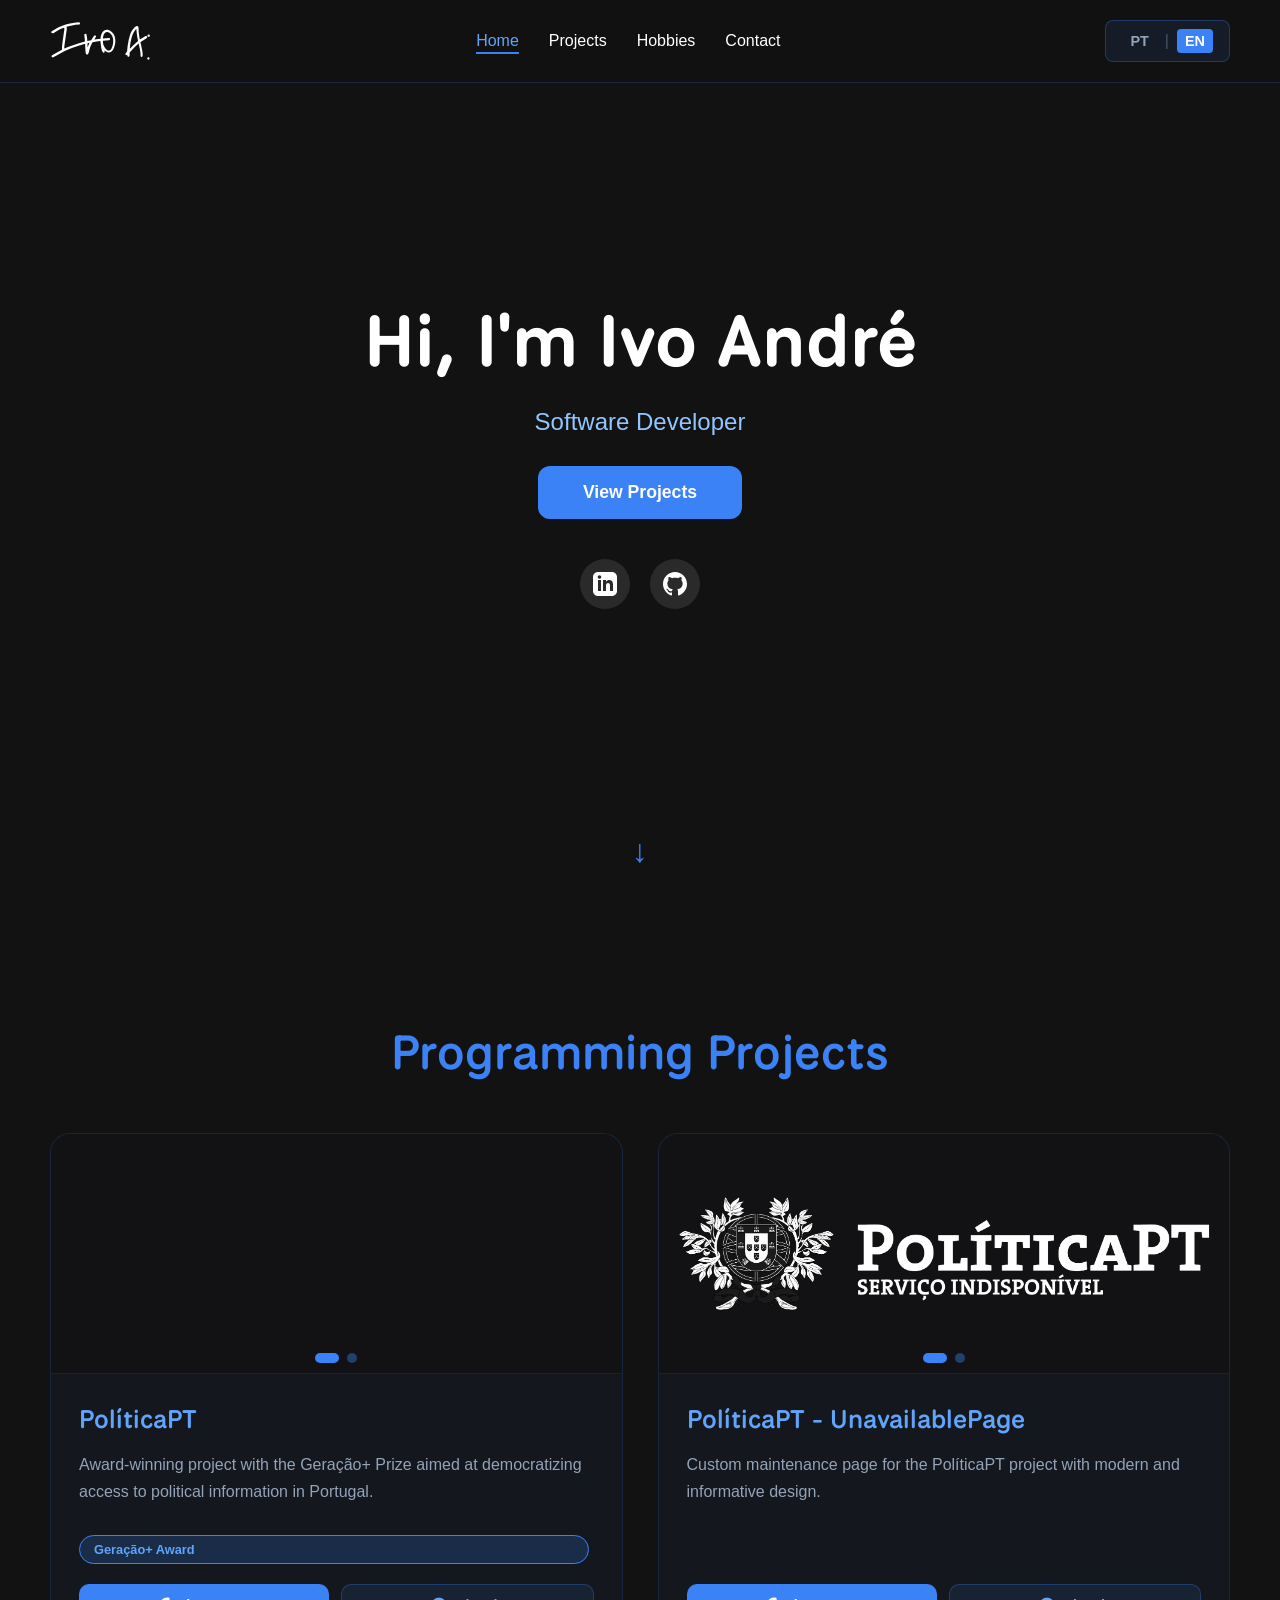
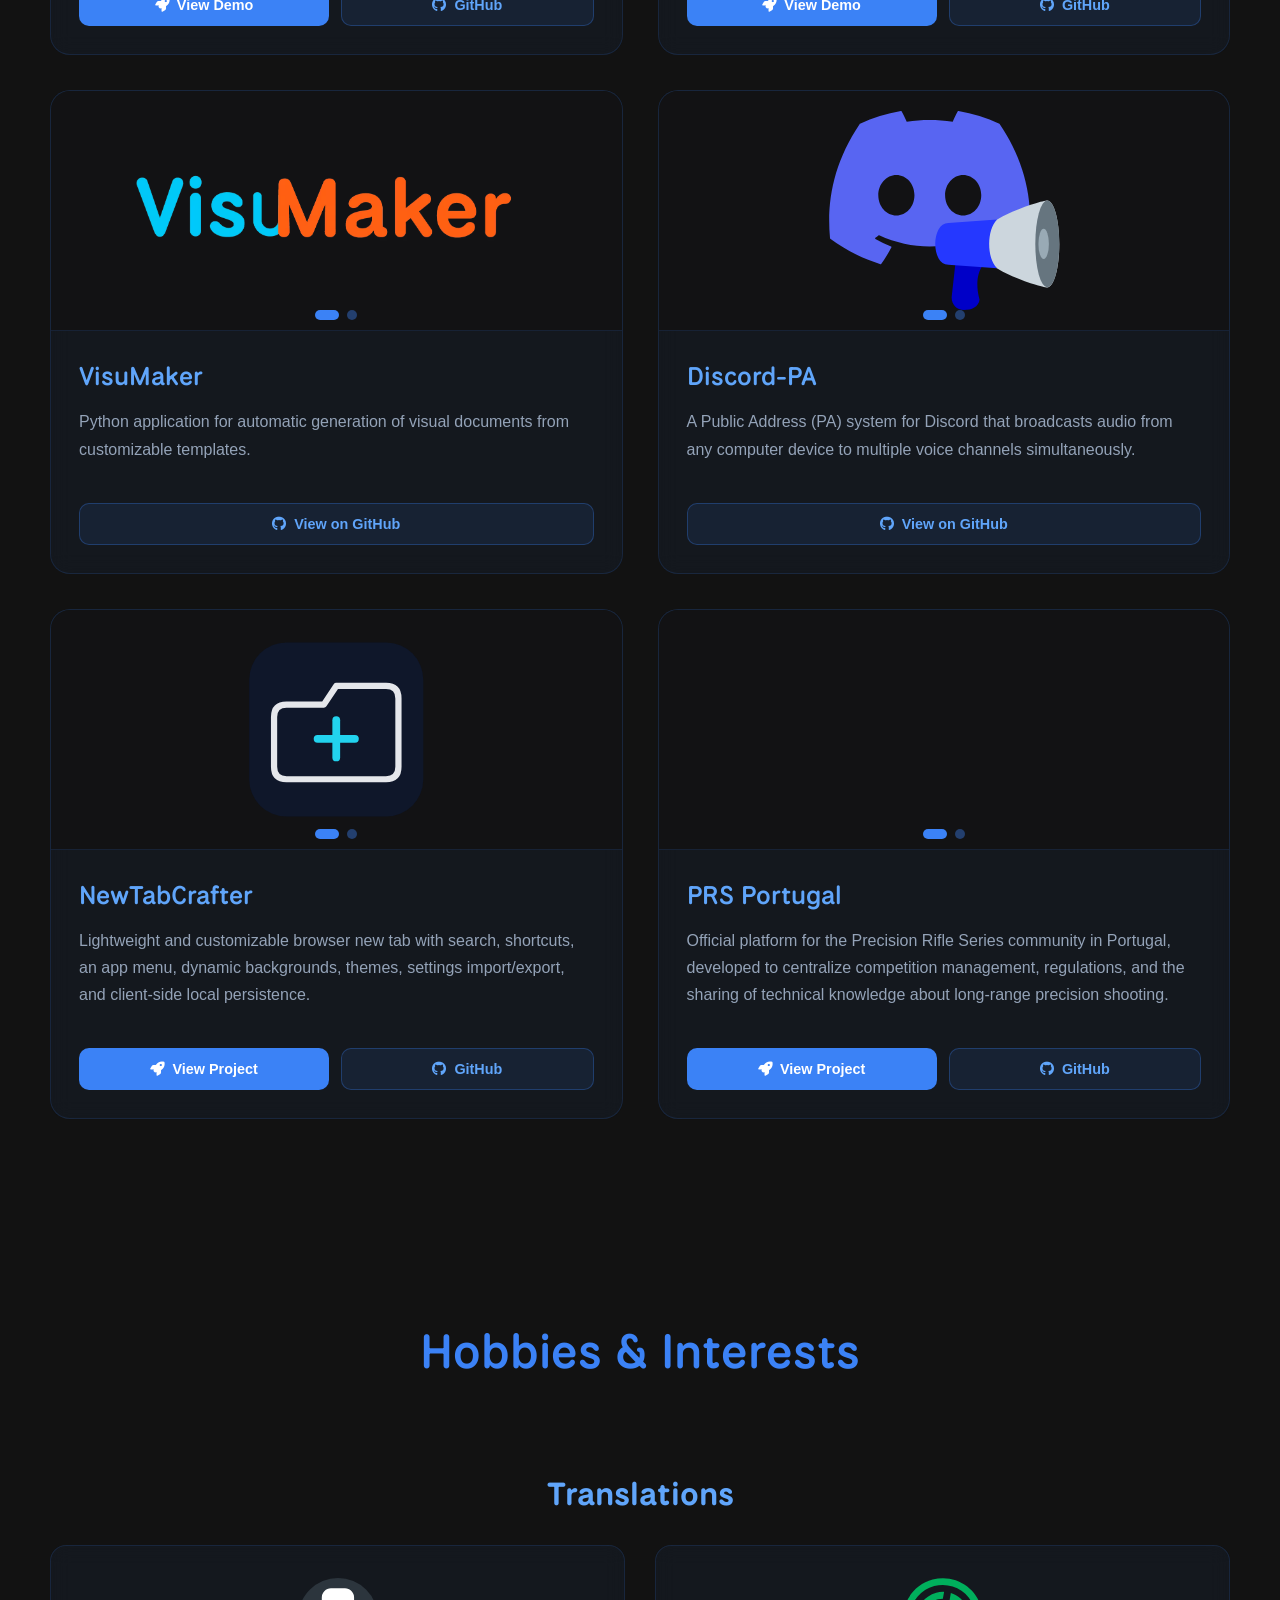
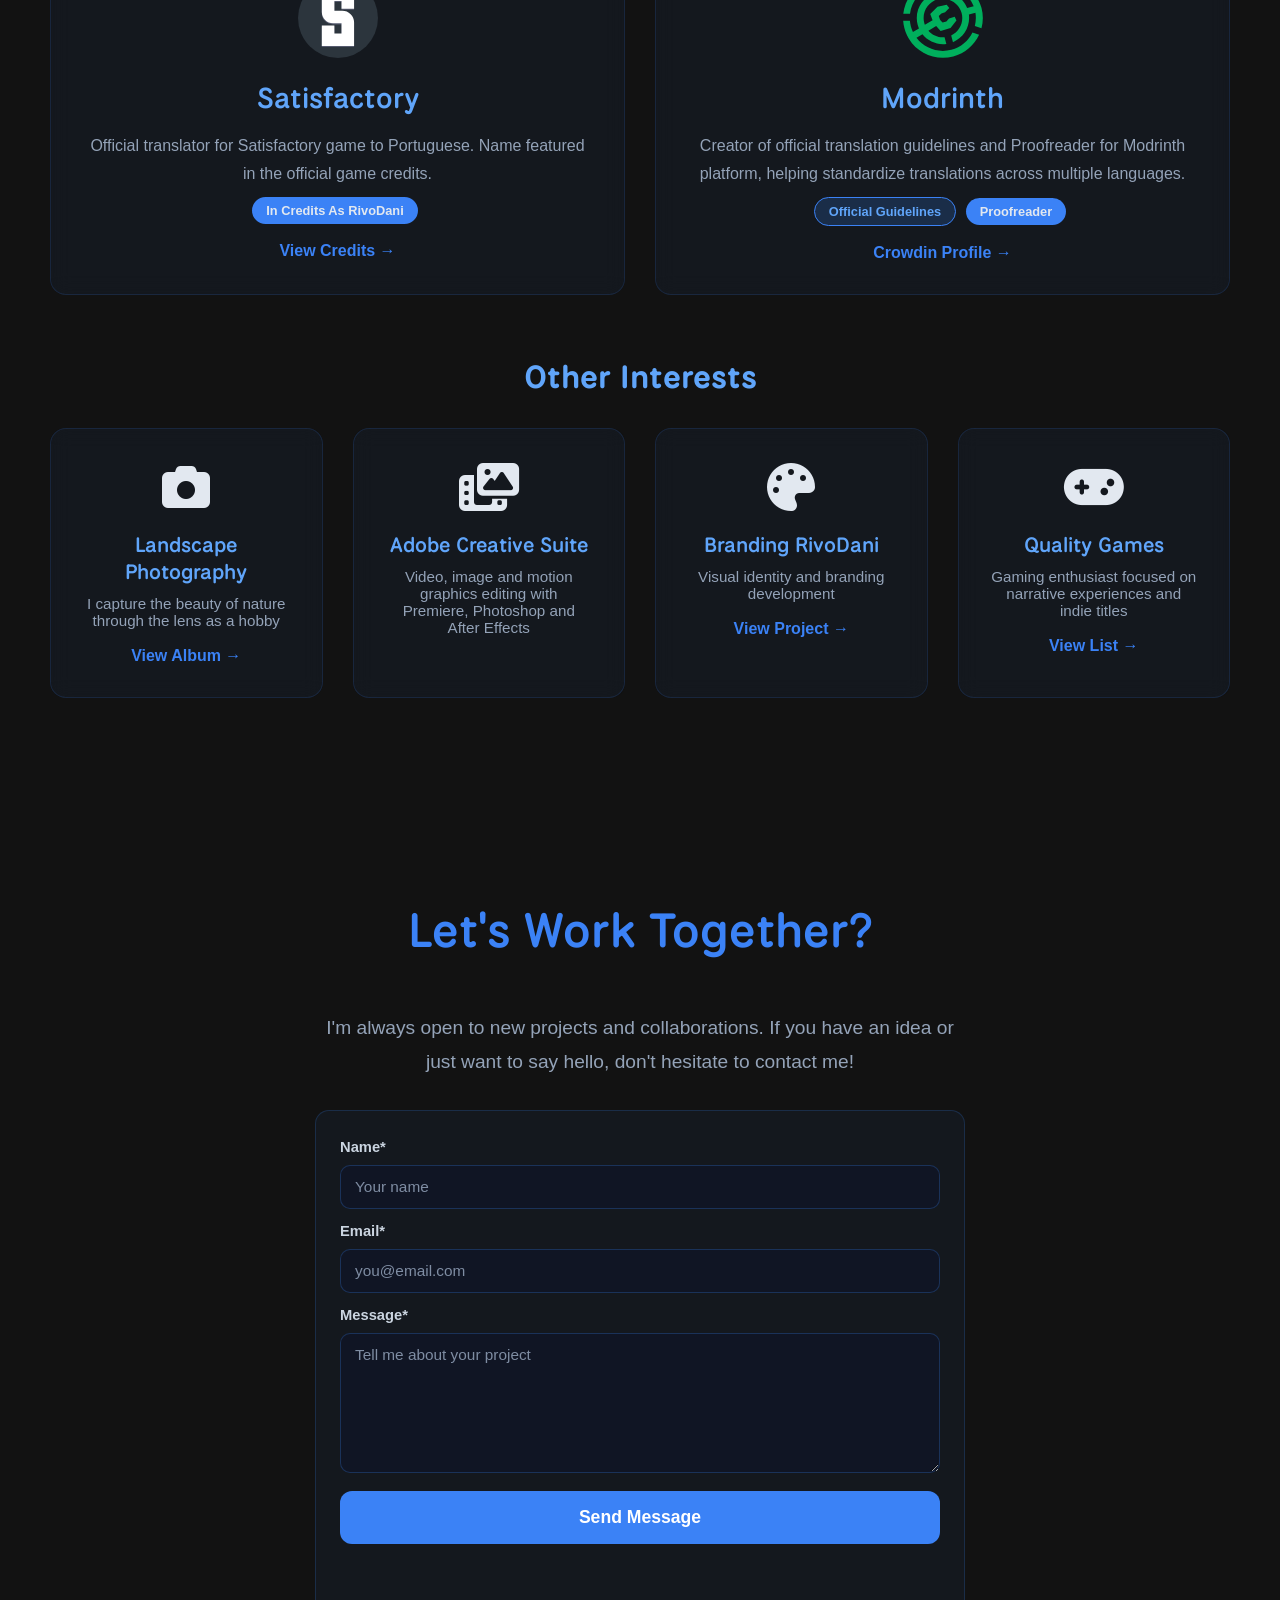
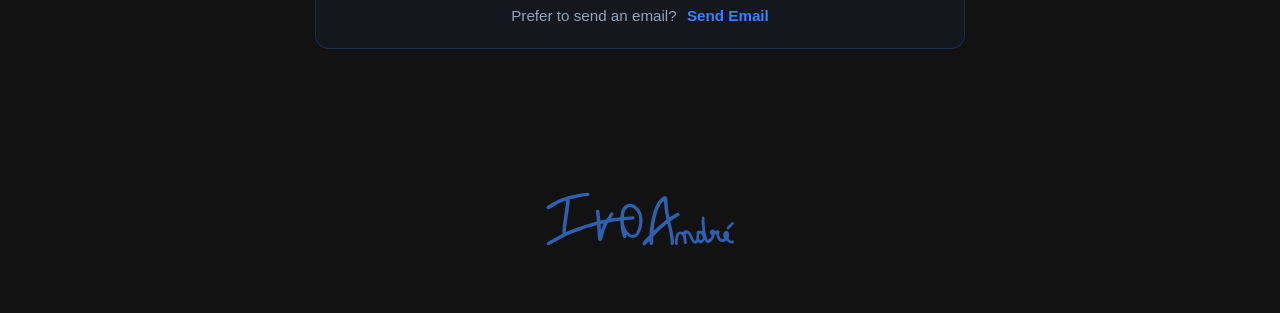
==== commit 16773626: "Set game list hobby link to not open in new tab" ====
--- a/index.html
+++ b/index.html
@@ -624,8 +624,8 @@
           Entusiasta de jogos com foco em experiências narrativas e indie
         </p>
         <br />
-        <a href="https://www.rivodani.com/lista-de-jogos/"
-          target="_blank" class="project-link" data-i18n="hobbies.gaming.link">Ver Lista →</a>
+        <a href="https://www.rivodani.com/lista-de-jogos?src=portfolio"
+          target="_self" class="project-link" data-i18n="hobbies.gaming.link">Ver Lista →</a>
       </div>
     </div>
   </section>
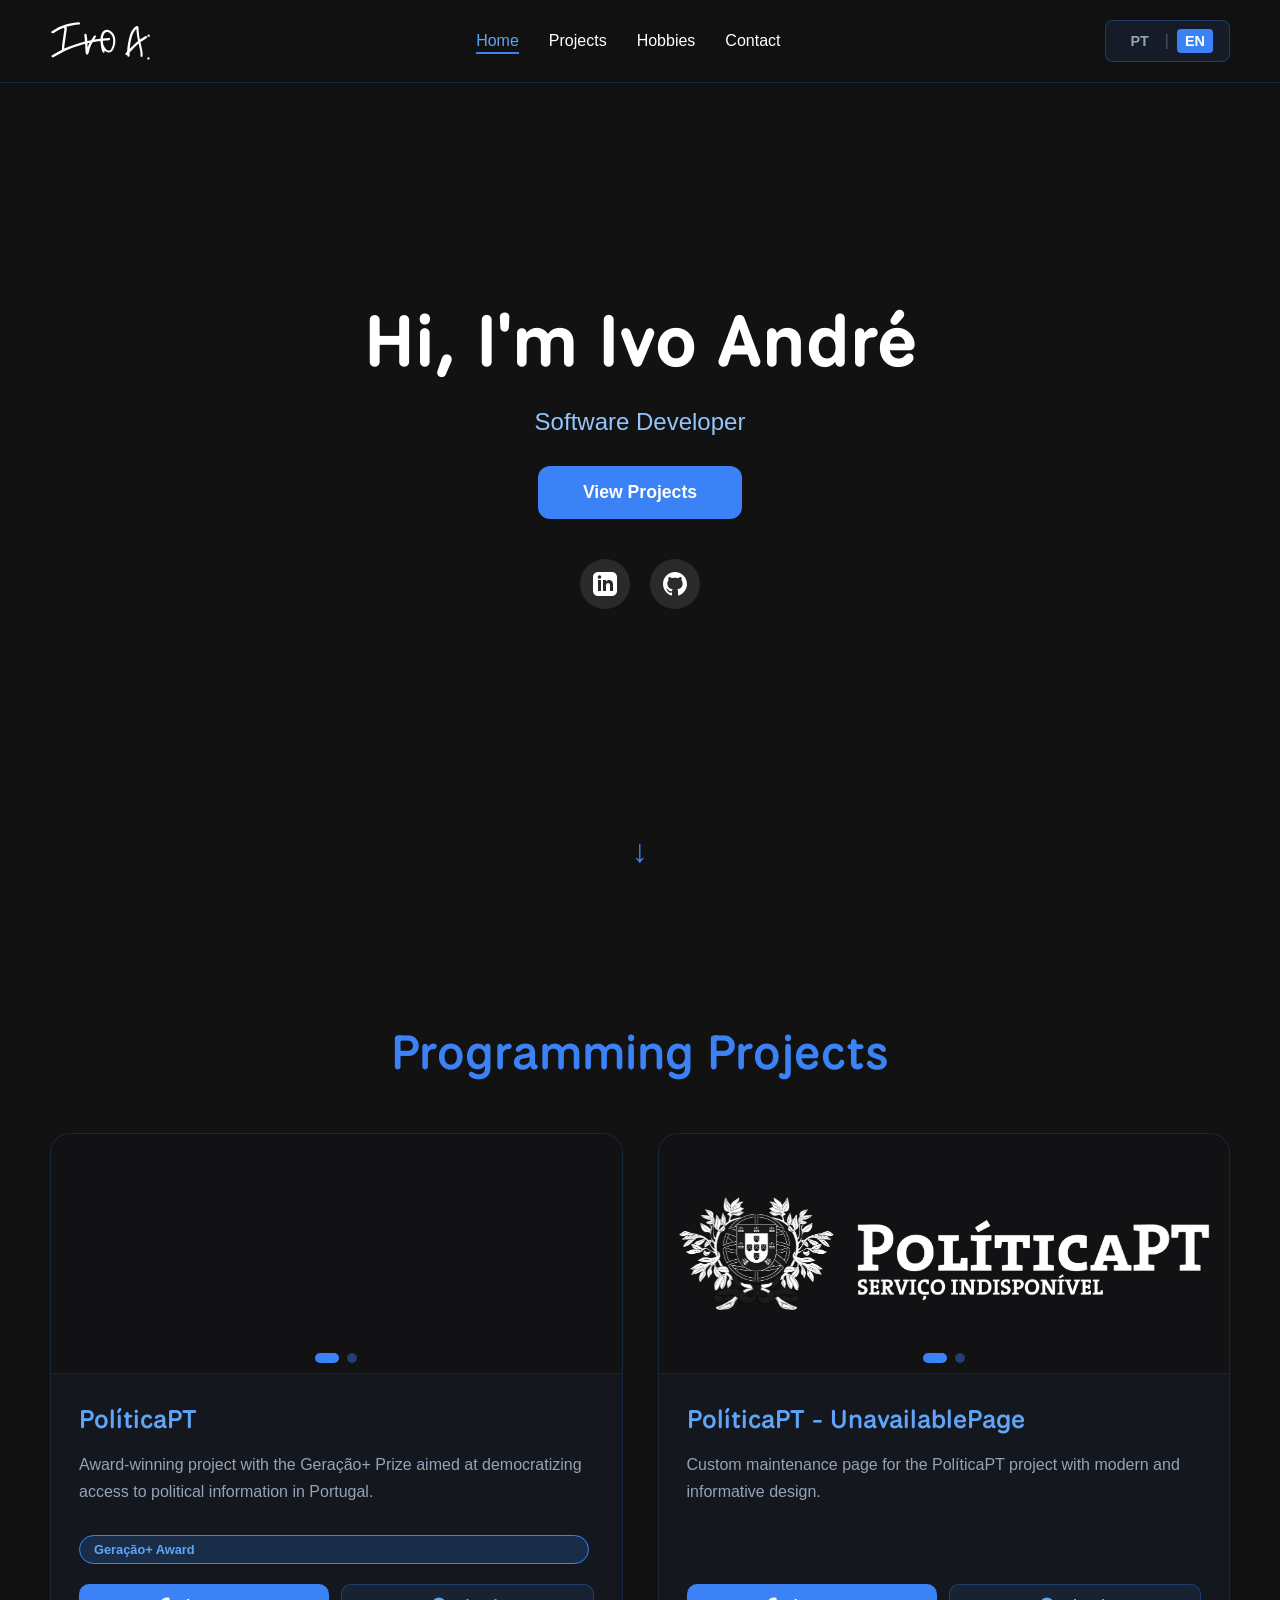
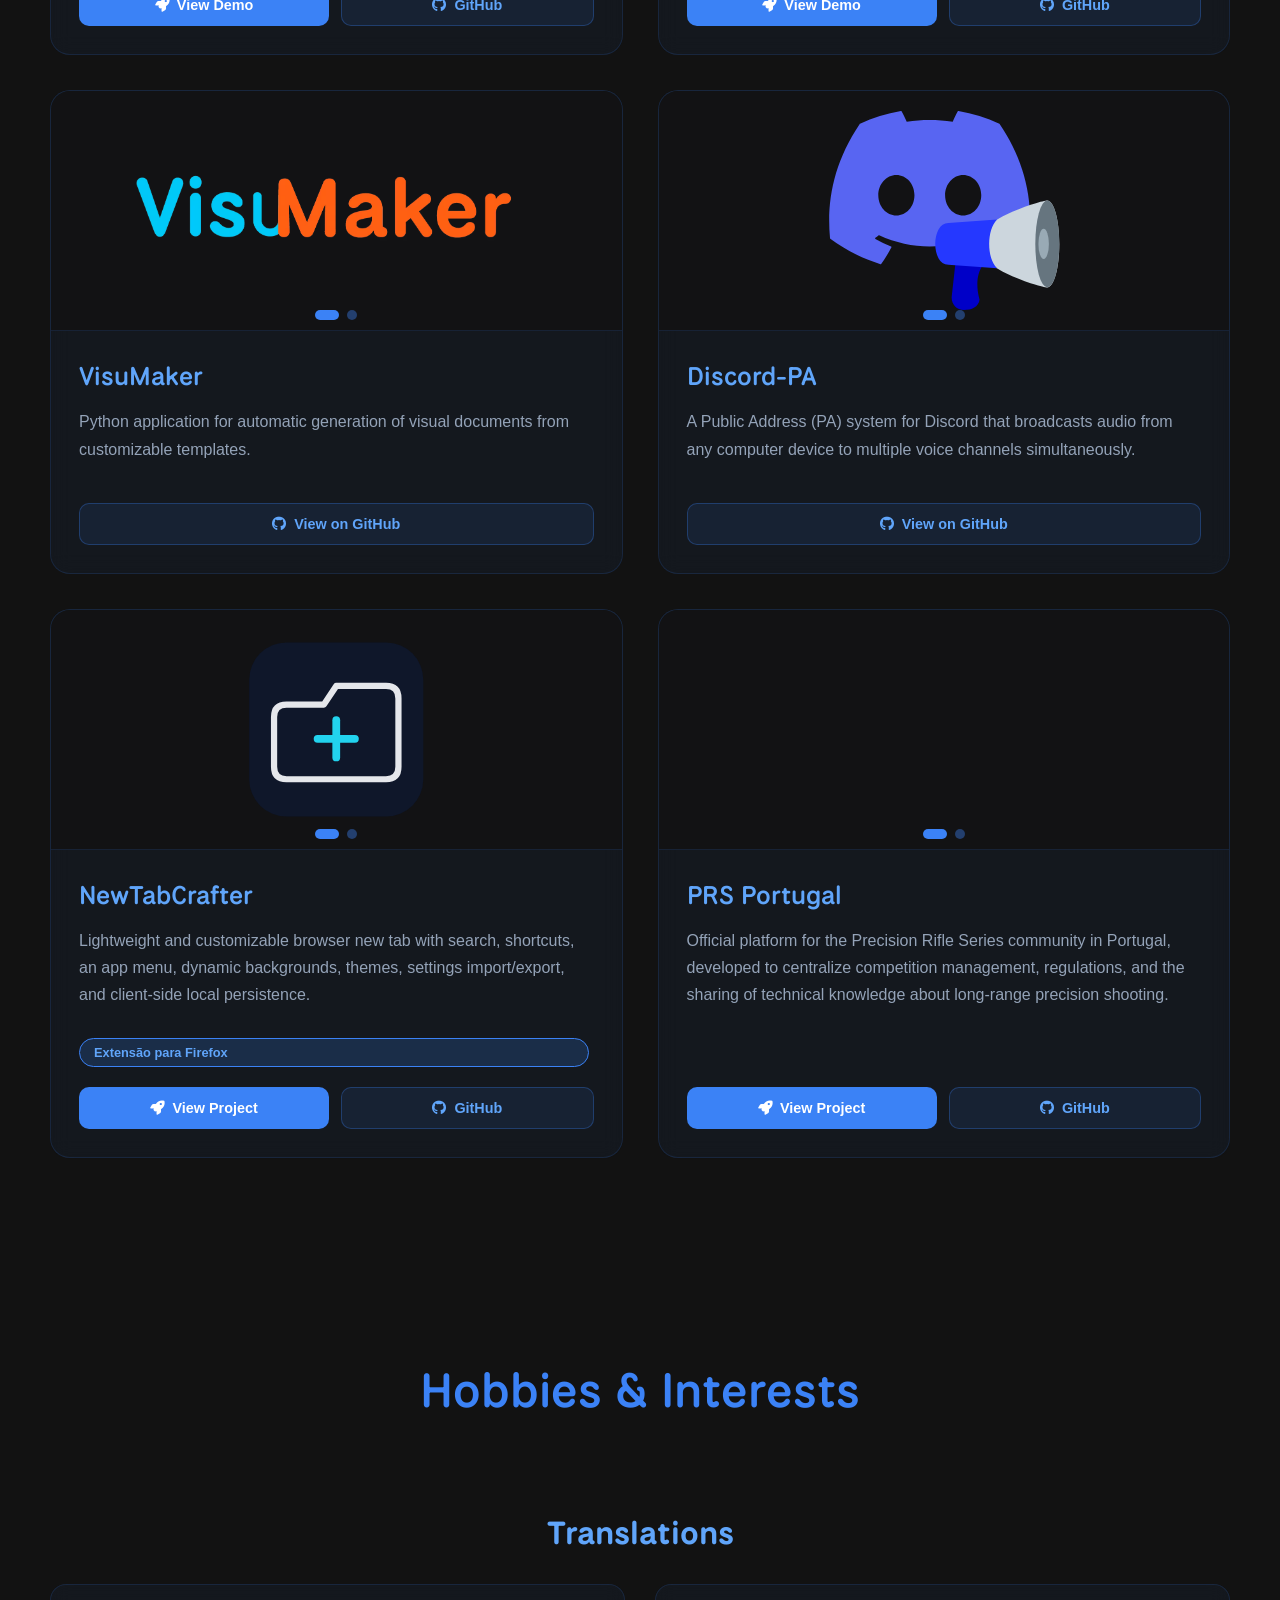
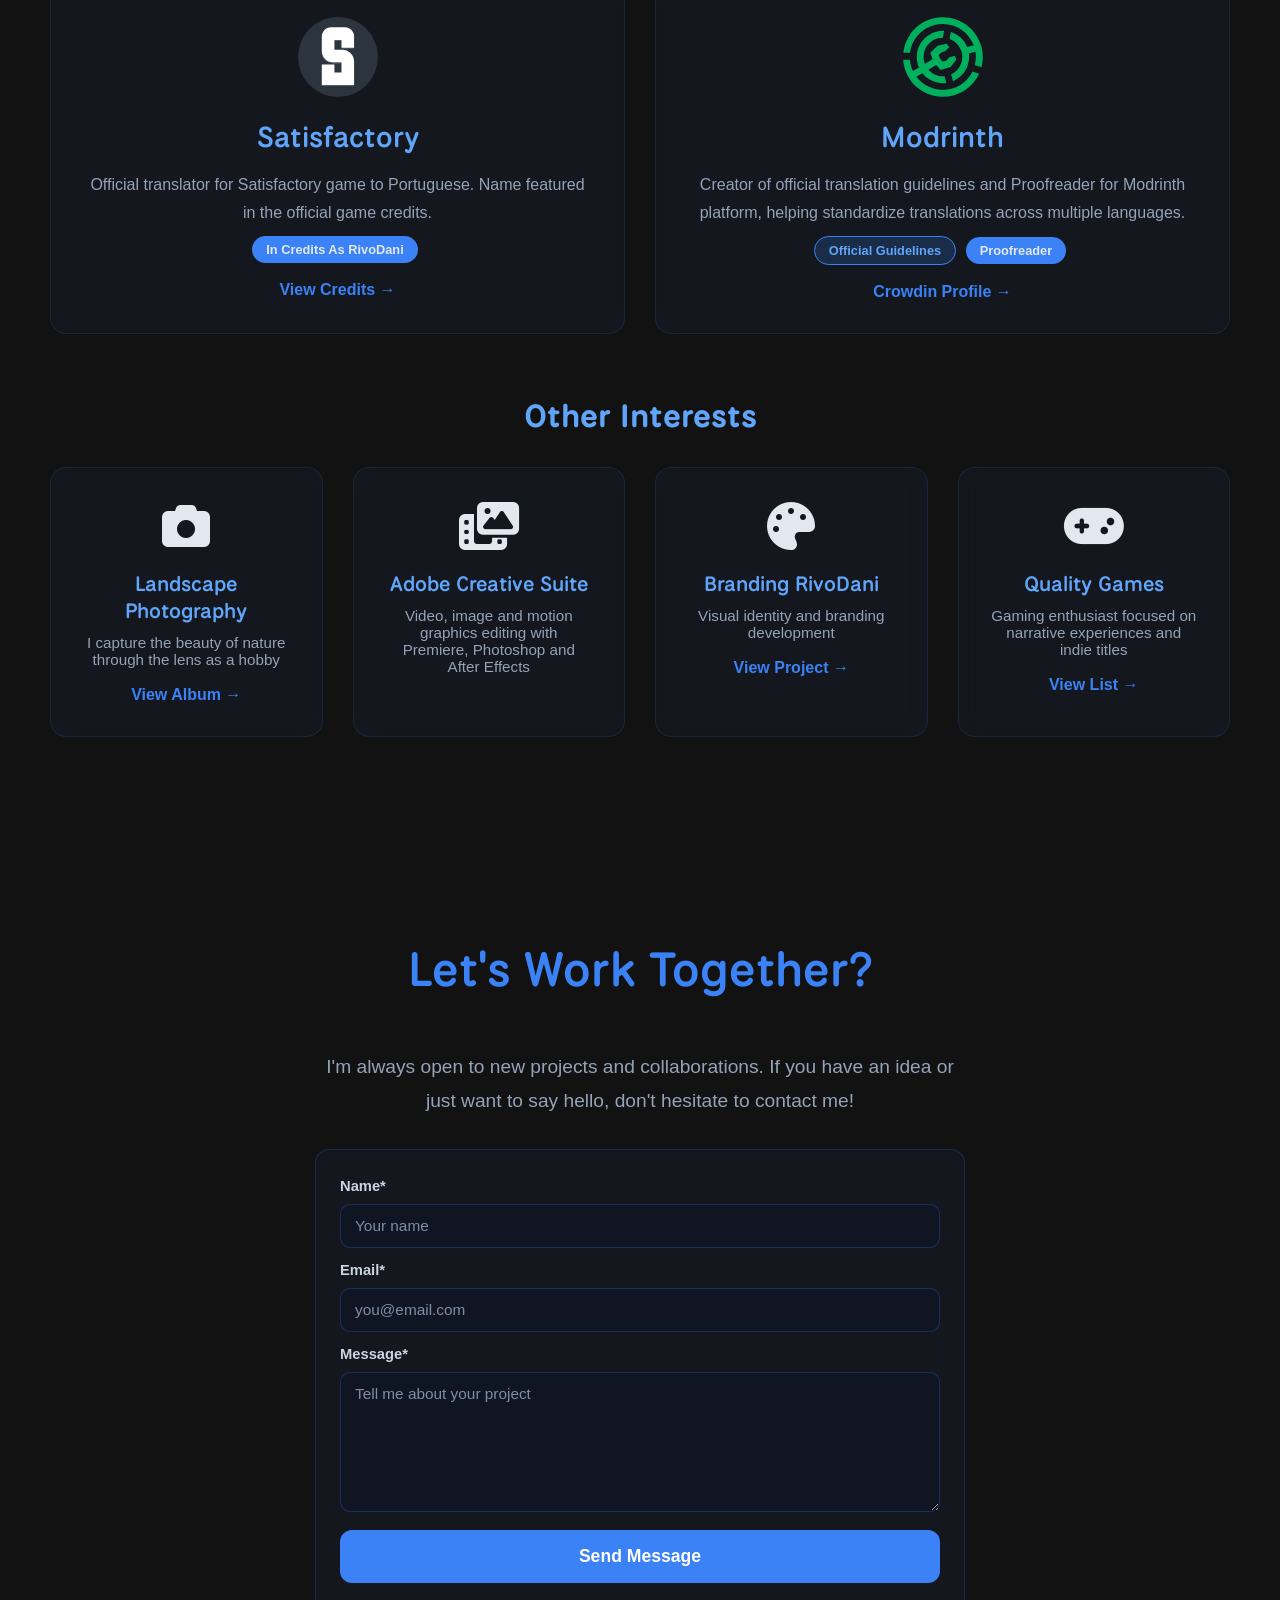
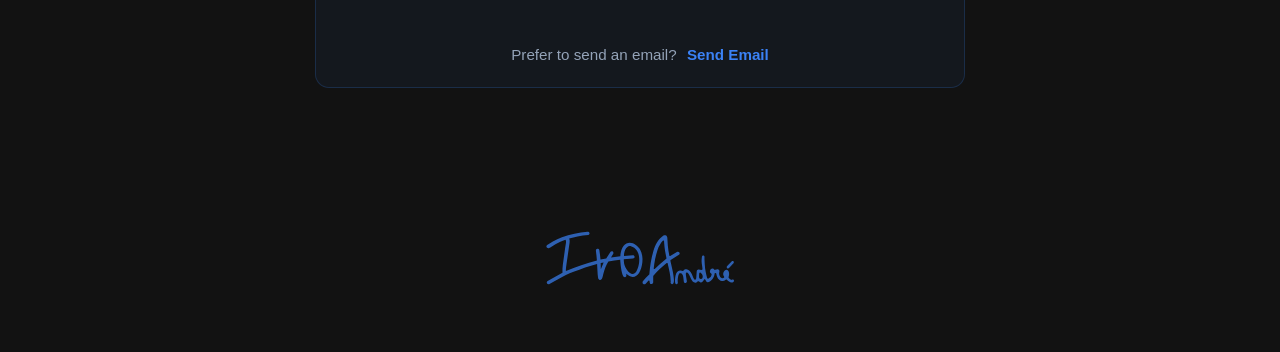
==== commit b692f8fe: "Add link to Firefox extension in index.html" ====
--- a/index.html
+++ b/index.html
@@ -393,6 +393,8 @@
             menu de apps, fundos dinâmicos, temas, importação/exportação de
             definições e persistência local no cliente.
           </p>
+          <a href="https://addons.mozilla.org/firefox/addon/newtabcrafter/" target="_blank" class="badge-link"
+            data-i18n="projects.newtabcrafter.badge">Extensão para Firefox</a>
           <div class="project-links">
             <a href="https://newtab.rivodani.com" class="demo-button">
               <i class="fa-solid fa-rocket"></i>
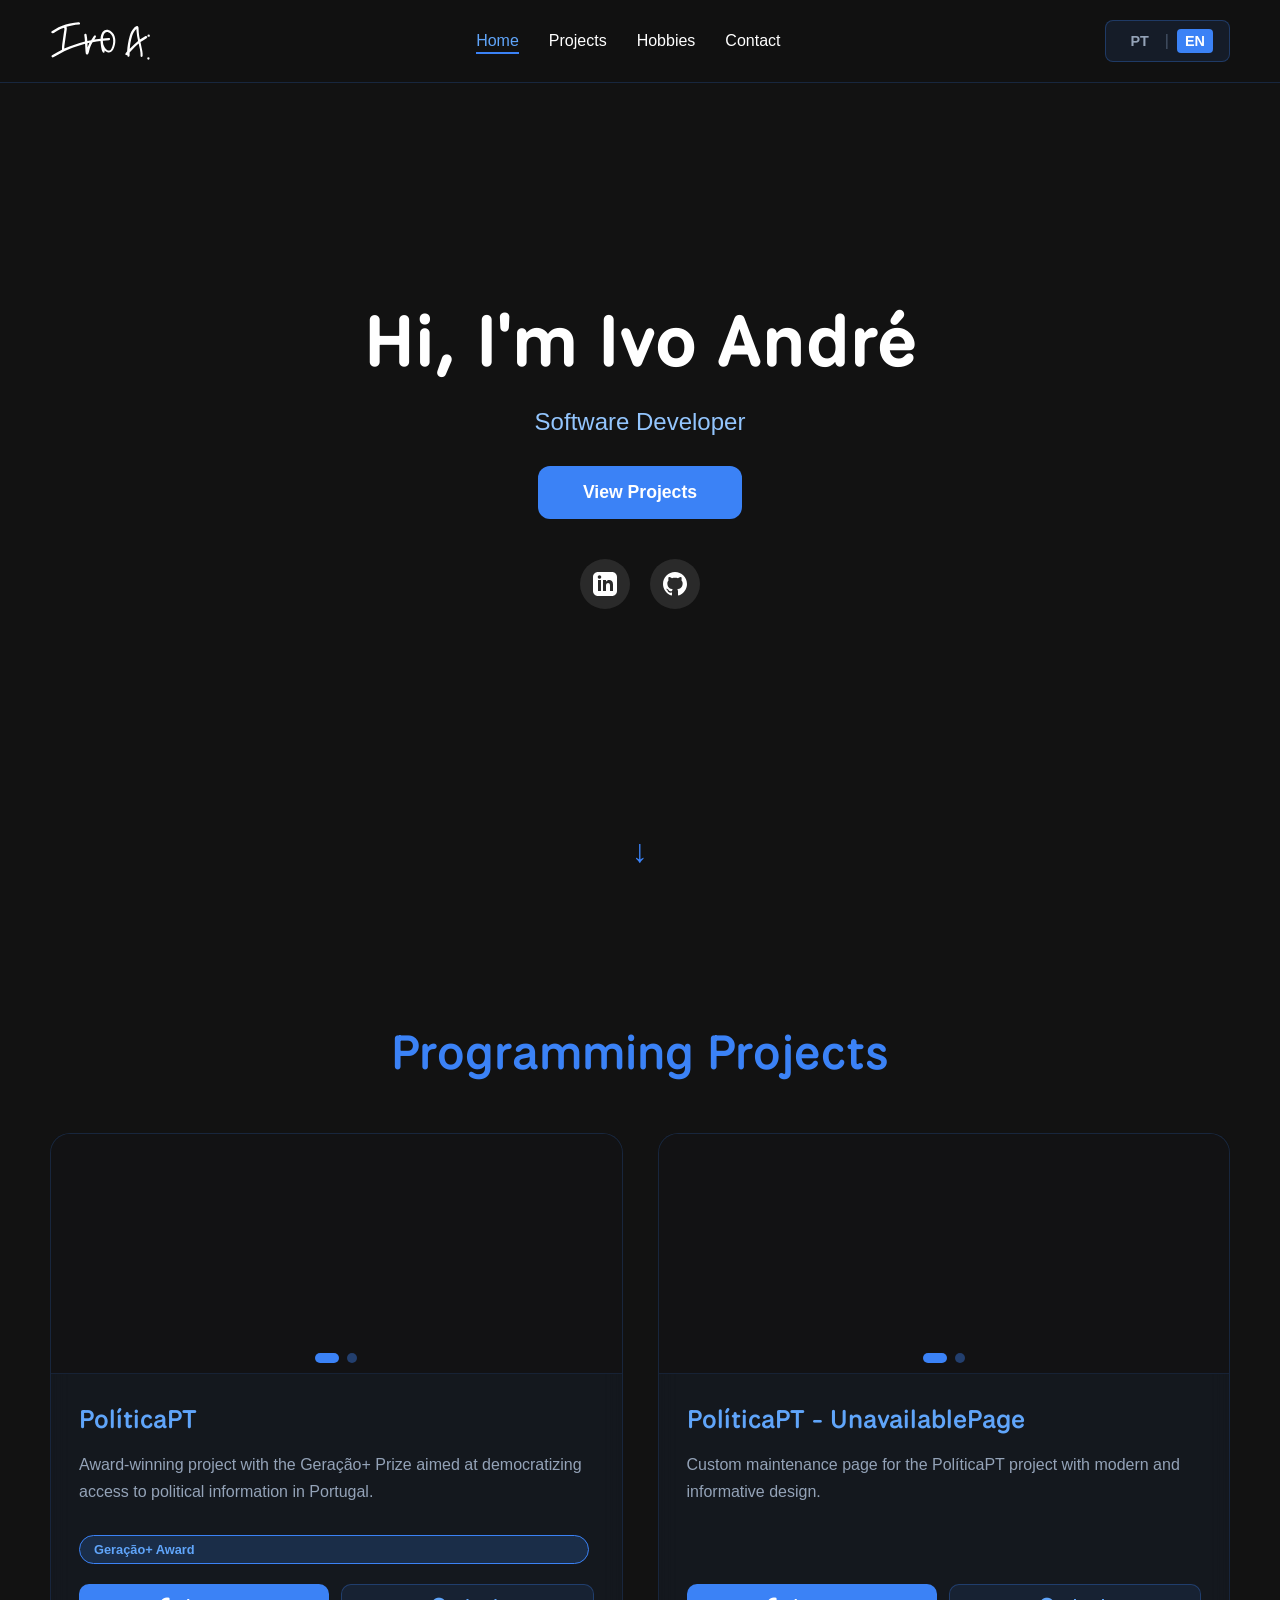
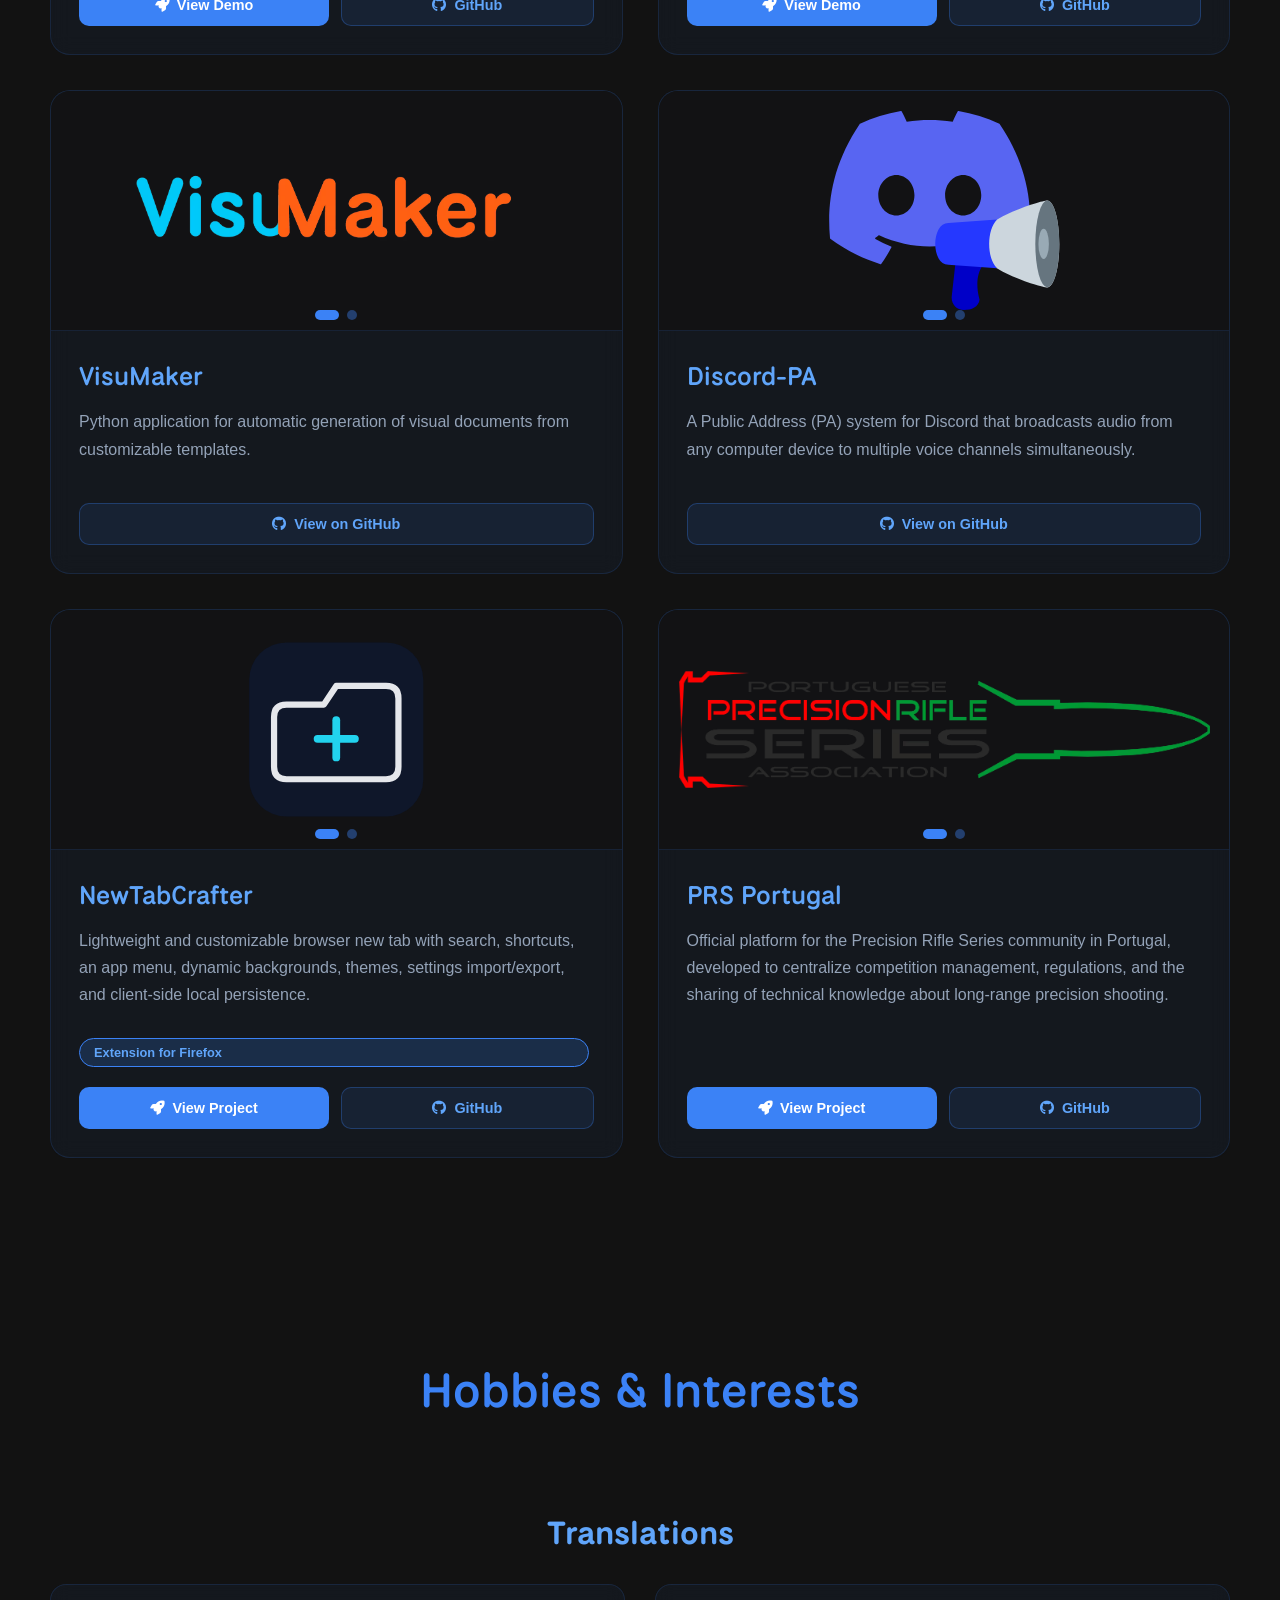
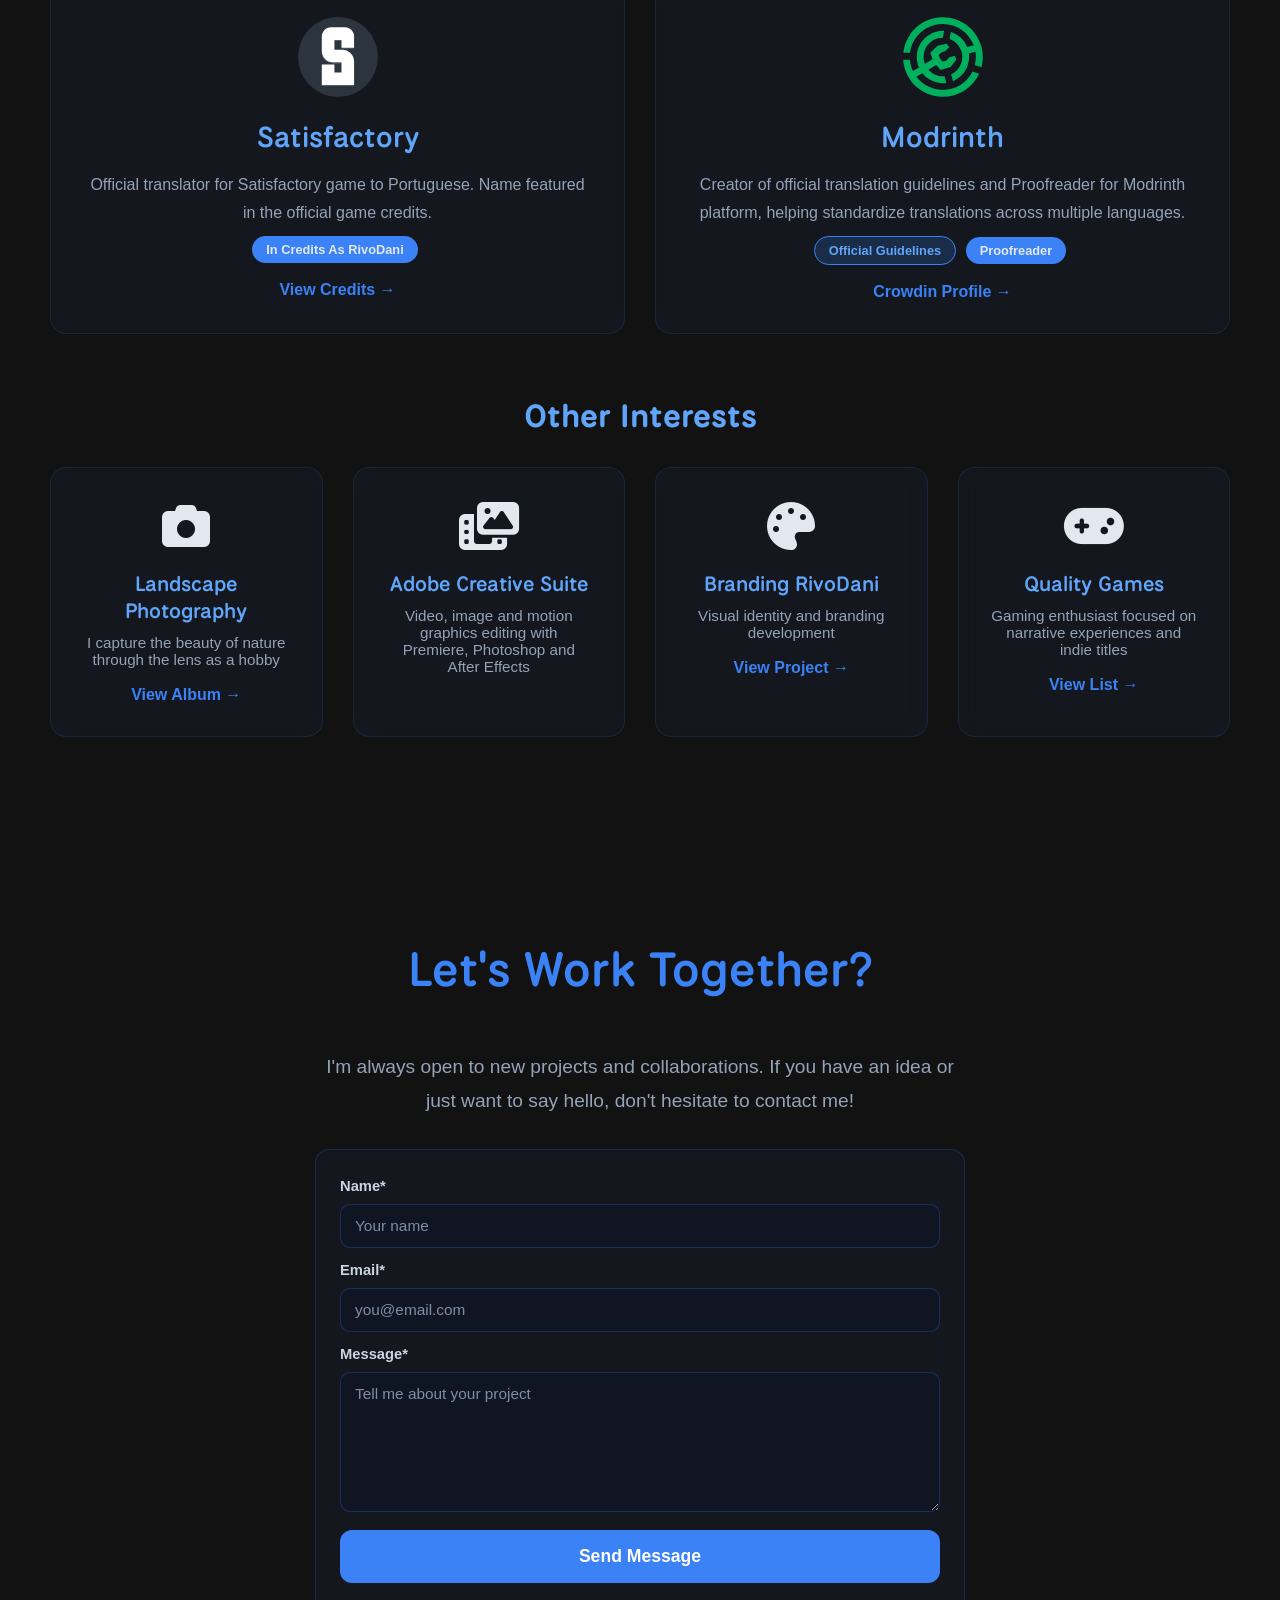
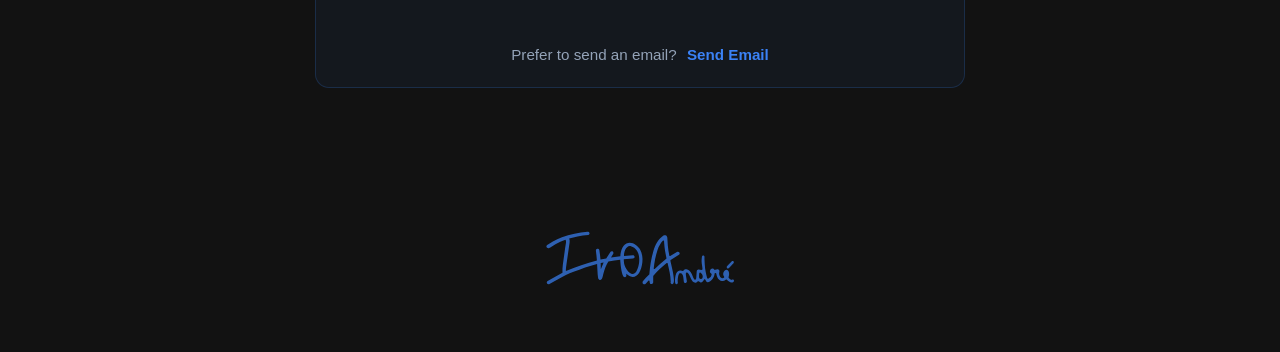
==== commit 2699fe60: "Update project links in index.html" ====
--- a/index.html
+++ b/index.html
@@ -193,7 +193,7 @@
             Projeto premiado com o Prémio Geração+ que visa democratizar o
             acesso à informação política em Portugal.
           </p>
-          <a href="https://rumosexperience.pt/proj_geracao-mais.html" target="_blank" class="badge-link"
+          <a href="https://rumosexperience.pt/resp-10-edicao-g25-2.html" target="_blank" class="badge-link"
             data-i18n="projects.politicapt.badge">Prémio Geração+</a>
           <div class="project-links">
             <a href="https://politicapt.rivodani.com" class="demo-button">
@@ -393,8 +393,7 @@
             menu de apps, fundos dinâmicos, temas, importação/exportação de
             definições e persistência local no cliente.
           </p>
-          <a href="https://addons.mozilla.org/firefox/addon/newtabcrafter/" target="_blank" class="badge-link"
-            data-i18n="projects.newtabcrafter.badge">Extensão para Firefox</a>
+          <a href="https://addons.mozilla.org/firefox/addon/newtabcrafter/" target="_blank" class="badge-link" data-i18n="projects.newtabcrafter.badge">Extensão para Firefox</a>
           <div class="project-links">
             <a href="https://newtab.rivodani.com" class="demo-button">
               <i class="fa-solid fa-rocket"></i>
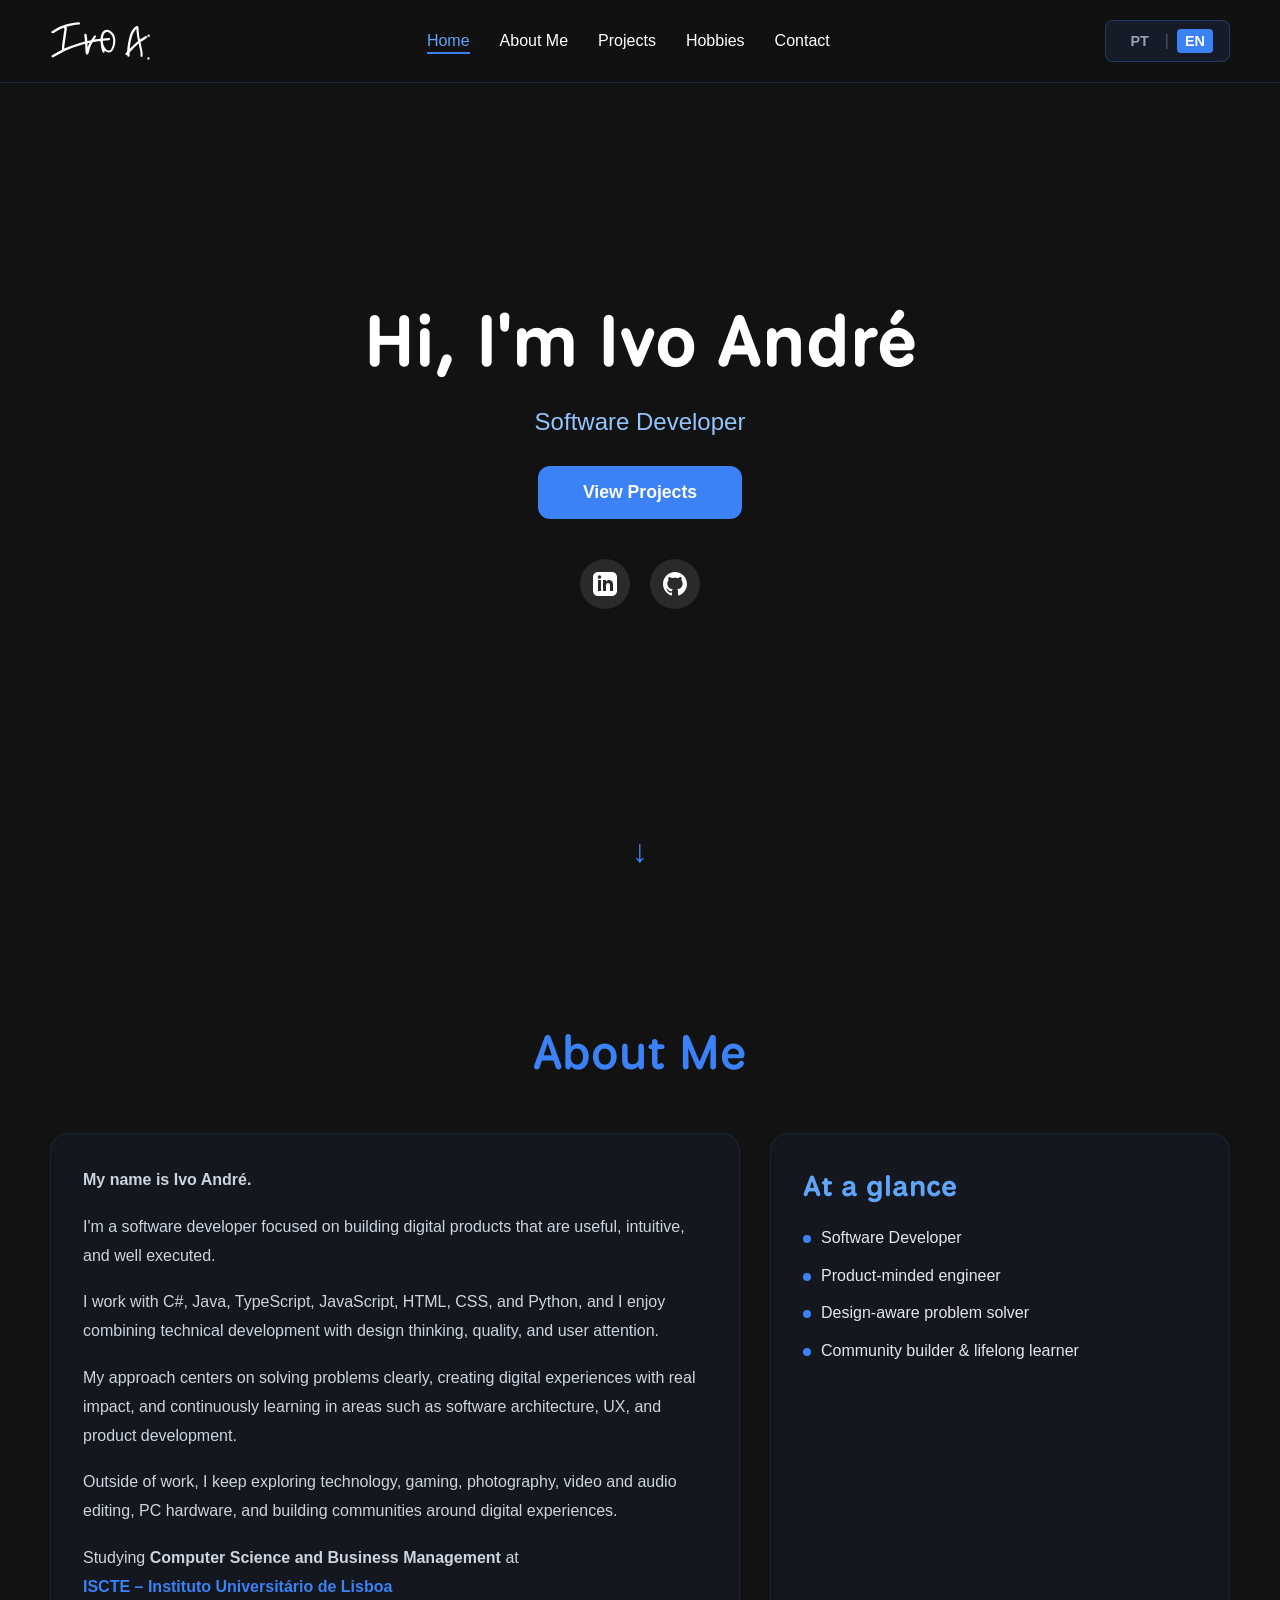
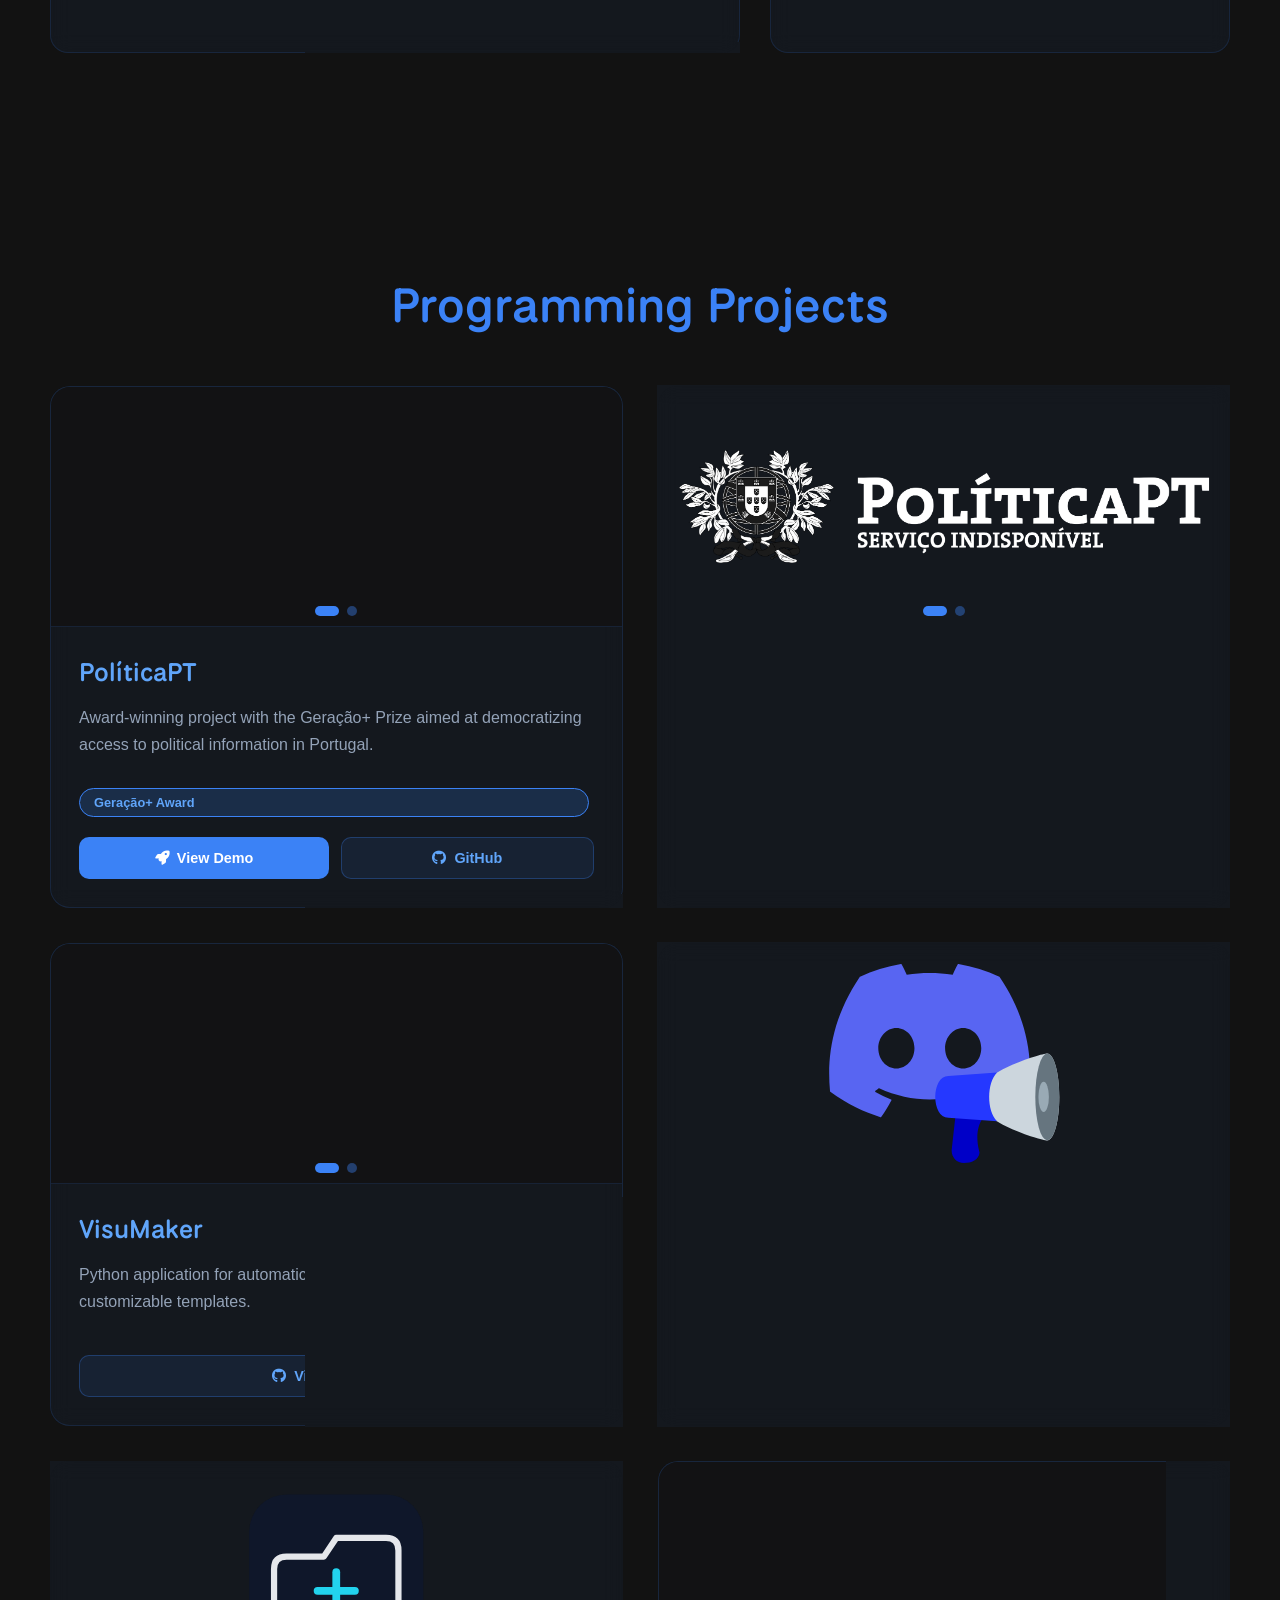
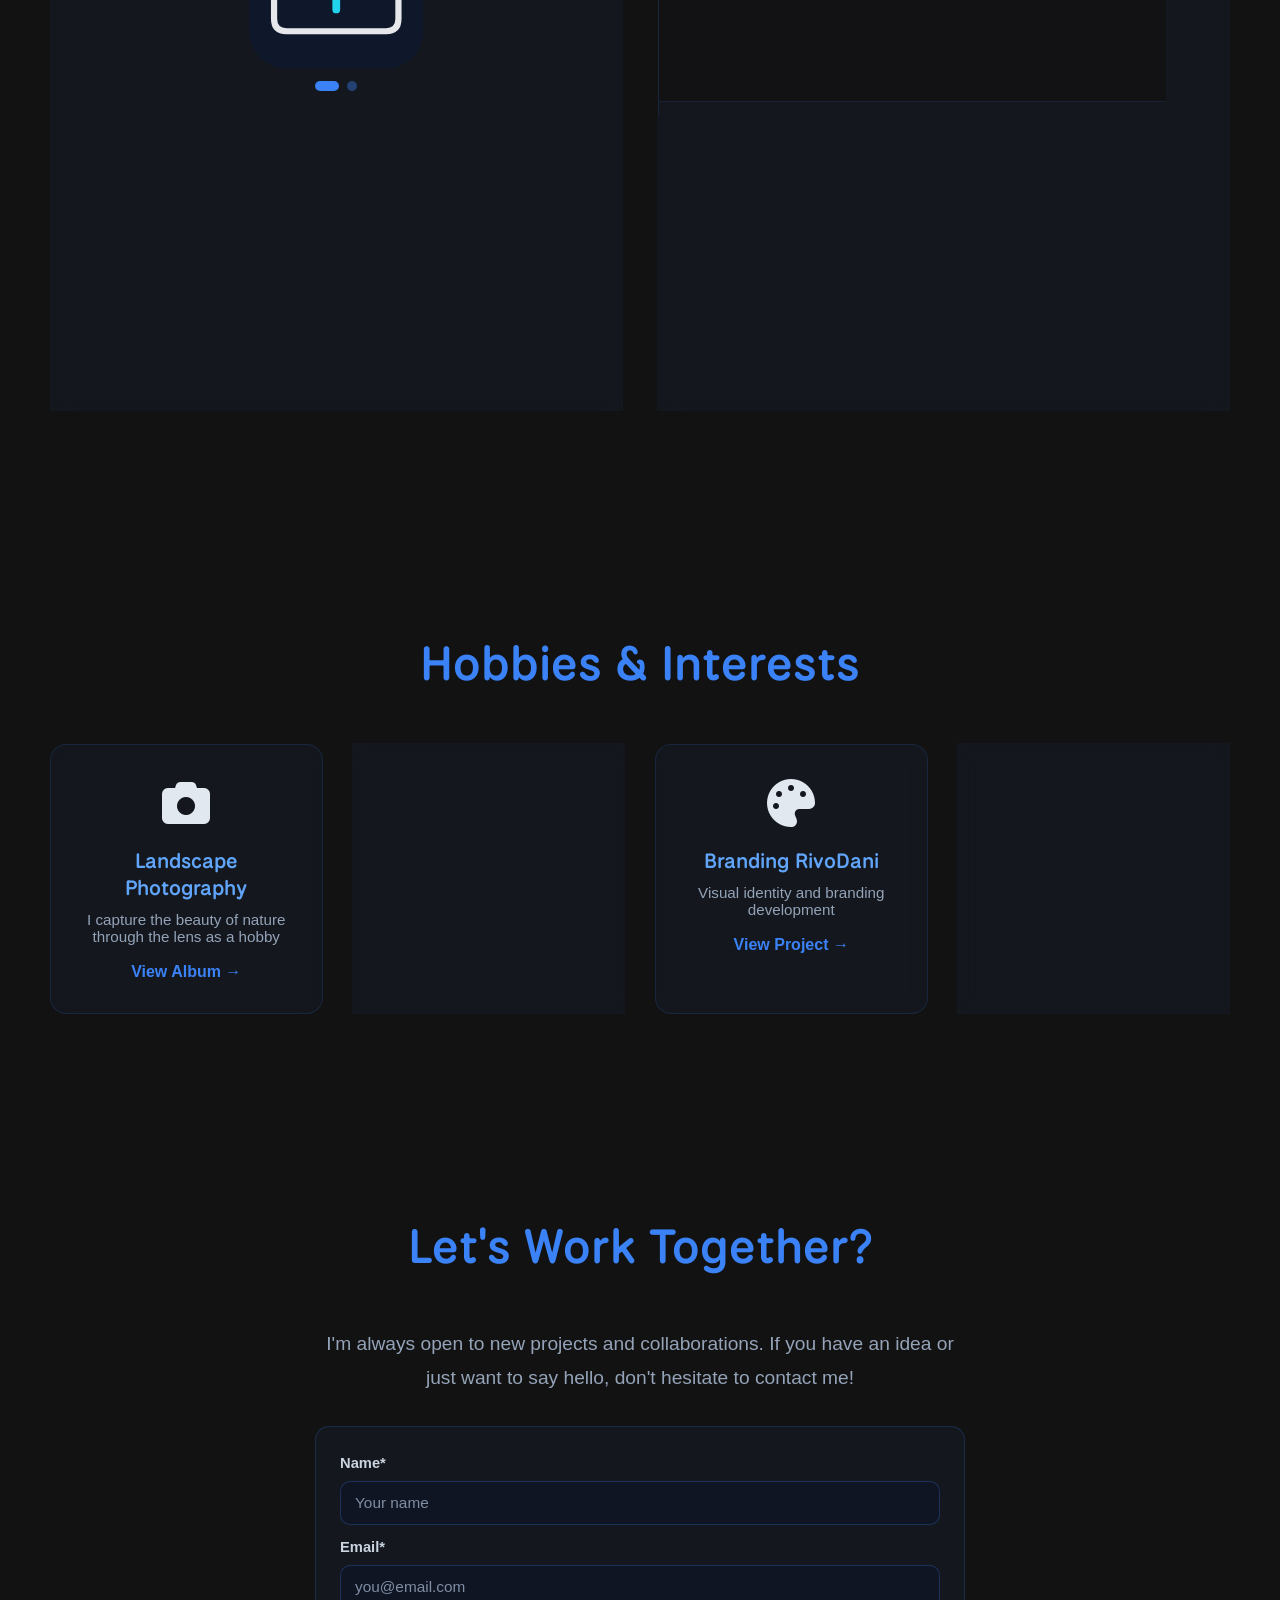
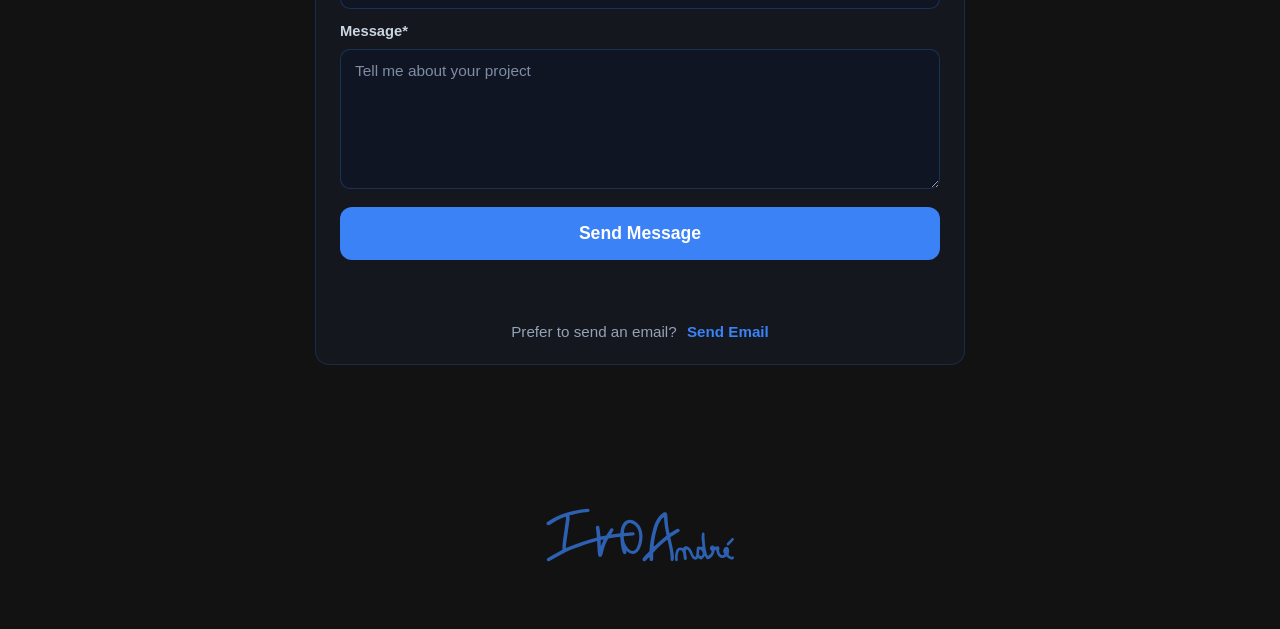
==== commit e67f1155: "Enhance About Me section with detailed biography and update meta tags for improved SEO" ====
--- a/index.html
+++ b/index.html
@@ -4,12 +4,13 @@
 <head>
   <meta charset="UTF-8" />
   <meta name="viewport" content="width=device-width, initial-scale=1.0" />
-  <title>Portfólio | Ivo André</title>
+  <title>Ivo André | Software Developer & Digital Creator</title>
   <meta name="description" id="meta-description"
-    content="Portfólio pessoal de Ivo André com projetos, hobbies e contactos." />
+    content="Portfolio of Ivo André, a software developer creating practical products, user-focused experiences, and digital experiences in Portugal." />
+  <meta name="robots" content="index, follow" />
   <link rel="canonical" id="canonical-url" href="https://portfolio.rivodani.com" />
   <meta name="keywords"
-    content="Ivo André, portfólio, software developer, projetos, hobbies, contacto, projects, contacts, professional" />
+    content="Ivo André, software developer, portfolio, web developer, front-end developer, project portfolio, Portuguese developer, digital creator, PolítcaPT, NewTabCrafter, PRS Portugal, RivoDani" />
   <meta name="author" content="Ivo André" />
   <meta name="msapplication-TileColor" content="#121212" />
   <meta name="theme-color" content="#3b82f6" media="(prefers-color-scheme: light)" />
@@ -17,9 +18,9 @@
   <meta name="color-scheme" content="dark" />
 
   <!-- Open Graph Meta Tags -->
-  <meta property="og:title" id="og-title" content="Portfólio | Ivo André" />
+  <meta property="og:title" id="og-title" content="Ivo André | Software Developer & Digital Creator" />
   <meta property="og:description" id="og-description"
-    content="Portfólio pessoal de Ivo André com projetos, hobbies e contactos." />
+    content="Portfolio of Ivo André, a software developer creating practical products, user-focused experiences, and digital experiences in Portugal." />
   <meta property="og:image" content="https://portfolio.rivodani.com/assets/images/og-image.png" />
   <meta property="og:image:type" content="image/png" />
   <meta property="og:image:width" content="1200" />
@@ -27,11 +28,13 @@
   <meta property="og:image:alt" content="Logo de Ivo Andre" />
   <meta property="og:url" id="og-url" content="https://portfolio.rivodani.com" />
   <meta property="og:type" content="website" />
+  <meta property="og:site_name" content="Ivo André Portfolio" />
+  <meta property="og:locale" content="pt_PT" />
   <!-- Twitter Card Meta Tags -->
   <meta name="twitter:card" content="summary_large_image" />
-  <meta name="twitter:title" id="twitter-title" content="Portfólio | Ivo André" />
+  <meta name="twitter:title" id="twitter-title" content="Ivo André | Software Developer & Digital Creator" />
   <meta name="twitter:description" id="twitter-description"
-    content="Portfólio pessoal de Ivo André com projetos, hobbies e contactos." />
+    content="Portfolio of Ivo André, a software developer creating practical products, user-focused experiences, and digital experiences in Portugal." />
   <meta name="twitter:image" content="https://portfolio.rivodani.com/assets/images/og-image.png" />
   <meta name="twitter:image:alt" content="Logo de Ivo Andre" />
   <!-- Favicons -->
@@ -114,6 +117,7 @@
       </a>
       <ul class="nav-links">
         <li><a href="#hero" data-i18n="nav.home">Início</a></li>
+        <li><a href="#about" data-i18n="nav.about">Sobre</a></li>
         <li><a href="#projects" data-i18n="nav.projects">Projetos</a></li>
         <li><a href="#hobbies" data-i18n="nav.hobbies">Hobbies</a></li>
         <li><a href="#contact" data-i18n="nav.contact">Contacto</a></li>
@@ -154,6 +158,45 @@
     </a>
   </section>
 
+  <section id="about" class="about-section">
+    <h2 class="section-title" data-i18n="about.title">Sobre Mim</h2>
+    <div class="about-grid">
+      <article class="about-card">
+        <p>
+          <strong data-i18n="about.name">O meu nome é Ivo André.</strong>
+        </p>
+        <p data-i18n="about.bio.one">
+          Sou um software developer com foco em criar produtos digitais úteis, intuitivos e bem executados.
+        </p>
+        <p data-i18n="about.bio.two">
+          Trabalho com C#, Java, TypeScript, JavaScript, HTML, CSS e Python, e gosto de combinar desenvolvimento técnico com design, qualidade e atenção ao utilizador.
+        </p>
+        <p data-i18n="about.bio.three">
+          A minha abordagem centra-se em resolver problemas de forma clara, criar experiências digitais com impacto e continuar a aprender em áreas como arquitetura de software, UX e desenvolvimento de produto.
+        </p>
+        <p data-i18n="about.bio.four">
+          Fora do trabalho, continuo a explorar tecnologia, gaming, fotografia, edição de vídeo e áudio, hardware de PC e a construir comunidades em torno de experiências digitais.
+        </p>
+        <p>
+          <span data-i18n="about.study">Estudo</span>
+          <strong data-i18n="about.study.text">Informática e Gestão de Empresas</strong>
+          <span data-i18n="about.study.at">em</span>
+          <a href="https://www.iscte-iul.pt" target="_blank" rel="noopener noreferrer" class="project-link">ISCTE – Instituto Universitário de Lisboa</a>
+        </p>
+      </article>
+
+      <aside class="about-card about-card--fact">
+        <h3 data-i18n="about.atAGlance">Resumo</h3>
+        <ul class="about-list">
+          <li data-i18n="about.fact.software">Software Developer</li>
+          <li data-i18n="about.fact.tech">Product-minded engineer</li>
+          <li data-i18n="about.fact.community">Design-aware problem solver</li>
+          <li data-i18n="about.fact.learning">Community builder & lifelong learner</li>
+        </ul>
+      </aside>
+    </div>
+  </section>
+
   <!-- Projects Section -->
   <section id="projects">
     <h2 class="section-title" data-i18n="projects.title">
@@ -296,7 +339,7 @@
             partir de modelos personalizáveis.
           </p>
           <div class="project-links">
-            <a href="https://github.com/IvoAndre/VisuMaker" target="_blank" class="github-button" style="flex: 1">
+            <a href="https://github.com/IvoAndre/VisuMaker" target="_blank" class="github-button github-button--full">
               <i class="fa-brands fa-github"></i>
               <span data-i18n="projects.viewGithub">Ver no GitHub</span>
             </a>
@@ -349,7 +392,7 @@
             simultaneamente.
           </p>
           <div class="project-links">
-            <a href="https://github.com/IvoAndre/Discord-PA" target="_blank" class="github-button" style="flex: 1">
+            <a href="https://github.com/IvoAndre/Discord-PA" target="_blank" class="github-button github-button--full">
               <i class="fa-brands fa-github"></i>
               <span data-i18n="projects.viewGithub">Ver no GitHub</span>
             </a>
@@ -457,135 +500,11 @@
     </div>
   </section>
 
-  <!-- Hobbies Section -->
   <section id="hobbies">
     <h2 class="section-title" data-i18n="hobbies.title">
       Hobbies & Interesses
     </h2>
 
-    <h3 style="
-          color: #60a5fa;
-          font-size: 2rem;
-          margin-top: 40px;
-          margin-bottom: 30px;
-          font-family: &quot;National Park&quot;, sans-serif;
-        " data-i18n="hobbies.translations">
-      Traduções
-    </h3>
-    <div class="translation-grid">
-      <div class="translation-card">
-        <div style="width: 80px; height: 80px; margin: 0 auto 20px">
-          <svg id="Camada_1" xmlns="http://www.w3.org/2000/svg" viewBox="0 0 200 200">
-            <defs></defs>
-            <circle class="cls-4" cx="100" cy="100" r="100" />
-            <g class="cls-2">
-              <path class="cls-3"
-                d="M133.4,35.23c4.46,4.46,6.7,9.82,6.7,16.06v28.37h-31.39v-19.73h-17.86v24.62h19.73c8.16,0,15.12,2.88,20.88,8.64s8.64,12.67,8.64,20.73v58.61H59.46v-51.12h31.39v19.73h17.86v-25.2h-21.17c-7.78,0-14.4-2.74-19.87-8.21-5.47-5.47-8.21-12.1-8.21-19.87v-36.58c0-6.24,2.23-11.59,6.7-16.06s9.82-6.7,16.06-6.7h35.14c6.24,0,11.59,2.23,16.06,6.7Z" />
-            </g>
-            <g class="cls-2">
-              <path class="cls-1"
-                d="M133.5,32.57c4.46,4.46,6.7,9.82,6.7,16.06v28.37h-31.39v-19.73h-17.86v24.62h19.73c8.16,0,15.12,2.88,20.88,8.64s8.64,12.67,8.64,20.74v58.61H59.56v-51.12h31.39v19.73h17.86v-25.2h-21.17c-7.78,0-14.4-2.74-19.87-8.21-5.47-5.47-8.21-12.1-8.21-19.87v-36.58c0-6.24,2.23-11.59,6.7-16.06s9.82-6.7,16.06-6.7h35.14c6.24,0,11.59,2.23,16.05,6.7Z" />
-            </g>
-          </svg>
-        </div>
-        <h3>Satisfactory</h3>
-        <p data-i18n="hobbies.satisfactory.desc">
-          Tradutor oficial do jogo Satisfactory para português. Nome presente
-          nos créditos oficiais do jogo.
-        </p>
-        <span class="badge" data-i18n="hobbies.satisfactory.badge">Nos Créditos como RivoDani</span>
-        <br /><br />
-        <a href="https://www.mobygames.com/game/123992/satisfactory/credits/windows/" target="_blank"
-          class="project-link" data-i18n="hobbies.satisfactory.link">Ver Créditos →</a>
-      </div>
-
-      <div class="translation-card">
-        <div style="width: 80px; height: 80px; margin: 0 auto 20px">
-          <svg width="100%" height="100%" viewBox="0 0 512 514" xmlns="http://www.w3.org/2000/svg">
-            <path fill-rule="evenodd" clip-rule="evenodd"
-              d="M503.16 323.56C514.55 281.47 515.32 235.91 503.2 190.76C466.57 54.2299 326.04 -26.8001 189.33 9.77991C83.8101 38.0199 11.3899 128.07 0.689941 230.47H43.99C54.29 147.33 113.74 74.7298 199.75 51.7098C306.05 23.2598 415.13 80.6699 453.17 181.38L411.03 192.65C391.64 145.8 352.57 111.45 306.3 96.8198L298.56 140.66C335.09 154.13 364.72 184.5 375.56 224.91C391.36 283.8 361.94 344.14 308.56 369.17L320.09 412.16C390.25 383.21 432.4 310.3 422.43 235.14L464.41 223.91C468.91 252.62 467.35 281.16 460.55 308.07L503.16 323.56Z"
-              fill="#00af5c" />
-            <path
-              d="M321.99 504.22C185.27 540.8 44.7501 459.77 8.11011 323.24C3.84011 307.31 1.17 291.33 0 275.46H43.27C44.36 287.37 46.4699 299.35 49.6799 311.29C53.0399 323.8 57.45 335.75 62.79 347.07L101.38 323.92C98.1299 316.42 95.39 308.6 93.21 300.47C69.17 210.87 122.41 118.77 212.13 94.7601C229.13 90.2101 246.23 88.4401 262.93 89.1501L255.19 133C244.73 133.05 234.11 134.42 223.53 137.25C157.31 154.98 118.01 222.95 135.75 289.09C136.85 293.16 138.13 297.13 139.59 300.99L188.94 271.38L174.07 231.95L220.67 184.08L279.57 171.39L296.62 192.38L269.47 219.88L245.79 227.33L228.87 244.72L237.16 267.79C237.16 267.79 253.95 285.63 253.98 285.64L277.7 279.33L294.58 260.79L331.44 249.12L342.42 273.82L304.39 320.45L240.66 340.63L212.08 308.81L162.26 338.7C187.8 367.78 226.2 383.93 266.01 380.56L277.54 423.55C218.13 431.41 160.1 406.82 124.05 361.64L85.6399 384.68C136.25 451.17 223.84 484.11 309.61 461.16C371.35 444.64 419.4 402.56 445.42 349.38L488.06 364.88C457.17 431.16 398.22 483.82 321.99 504.22Z"
-              fill="#00af5c" />
-          </svg>
-        </div>
-        <h3>Modrinth</h3>
-        <p data-i18n="hobbies.modrinth.desc">
-          Criador das guidelines oficiais de tradução e Proofreader para a
-          plataforma Modrinth, ajudando a padronizar traduções em múltiplos
-          idiomas.
-        </p>
-        <a href="https://rinth.notion.site/crowdin-guidelines" target="_blank" class="badge-link"
-          data-i18n="hobbies.modrinth.badge1">Guidelines Oficiais</a>
-        <span class="badge">Proofreader</span>
-        <br /><br />
-        <a href="https://crowdin.com/profile/rivodani" target="_blank" class="project-link"
-          data-i18n="hobbies.crowdinProfile">Perfil Crowdin →</a>
-      </div>
-
-      <div class="translation-card" style="display:none;">
-        <div style="width: 80px; height: 80px; margin: 0 auto 20px">
-          <svg width="100%" height="100%" viewBox="0 0 800 800" version="1.1" xmlns="http://www.w3.org/2000/svg"
-            xmlns:xlink="http://www.w3.org/1999/xlink" xml:space="preserve" xmlns:serif="http://www.serif.com/" style="
-                fill-rule: evenodd;
-                clip-rule: evenodd;
-                stroke-linejoin: round;
-                stroke-miterlimit: 2;
-              ">
-            <g id="Logo">
-              <g id="Ring">
-                <circle id="Ring-Background" serif:id="Ring Background" cx="400" cy="400" r="400"
-                  style="fill: #1b1b1b" />
-                <path id="Ring1" serif:id="Ring"
-                  d="M400,0c220.766,0 400,179.234 400,400c-0,220.766 -179.234,400 -400,400c-220.766,-0 -400,-179.234 -400,-400c0,-220.766 179.234,-400 400,-400Zm-0,36c200.897,-0 364,163.103 364,364c0,200.897 -163.103,364 -364,364c-200.897,0 -364,-163.103 -364,-364c-0,-200.897 163.103,-364 364,-364Z"
-                  style="fill: url(#_Linear1)" />
-              </g>
-              <g id="Shape">
-                <path id="V-Shape" serif:id="V Shape"
-                  d="M538.74,269.872c1.481,-3.382 1.157,-7.283 -0.863,-10.373c-2.021,-3.091 -5.464,-4.954 -9.156,-4.954c-5.148,0 -10.435,0 -14.165,0c-3.1,0 -5.907,1.834 -7.153,4.672c-12.468,28.396 -78.273,178.273 -100.25,228.328c-1.246,2.838 -4.053,4.671 -7.154,4.671c-3.1,0 -5.907,-1.833 -7.153,-4.671c-21.977,-50.055 -87.782,-199.932 -100.25,-228.328c-1.246,-2.838 -4.053,-4.672 -7.153,-4.672c-3.73,0 -9.017,0 -14.164,0c-3.693,0 -7.135,1.863 -9.156,4.954c-2.02,3.09 -2.344,6.991 -0.863,10.373c23.557,53.766 101.872,232.519 117.871,269.034c1.743,3.979 5.674,6.549 10.018,6.549c6.293,-0 15.408,-0 21.701,-0c4.344,-0 8.275,-2.57 10.018,-6.549c15.999,-36.515 94.315,-215.268 117.872,-269.034Z"
-                  style="fill: #fff" />
-                <path id="Diamond"
-                  d="M408.119,395.312c-1.675,2.901 -4.77,4.688 -8.119,4.688c-3.349,-0 -6.444,-1.787 -8.119,-4.688c-16.997,-29.44 -56.156,-97.264 -73.153,-126.704c-1.675,-2.901 -1.675,-6.474 0,-9.375c1.675,-2.901 4.77,-4.688 8.119,-4.688c33.995,0 112.311,0 146.306,0c3.349,0 6.444,1.787 8.119,4.688c1.675,2.901 1.675,6.474 -0,9.375c-16.997,29.44 -56.156,97.264 -73.153,126.704Z"
-                  style="fill: url(#_Linear2)" />
-              </g>
-            </g>
-            <defs>
-              <linearGradient id="_Linear1" x1="0" y1="0" x2="1" y2="0" gradientUnits="userSpaceOnUse"
-                gradientTransform="matrix(4.89859e-14,800,-800,4.89859e-14,400.001,3.31681e-10)">
-                <stop offset="0" style="stop-color: #f04e98; stop-opacity: 1" />
-                <stop offset="0.5" style="stop-color: #5f65d4; stop-opacity: 1" />
-                <stop offset="1" style="stop-color: #4e98f0; stop-opacity: 1" />
-              </linearGradient>
-              <linearGradient id="_Linear2" x1="0" y1="0" x2="1" y2="0" gradientUnits="userSpaceOnUse"
-                gradientTransform="matrix(1.77155e-14,289.317,-282.535,1.73003e-14,400,254.545)">
-                <stop offset="0" style="stop-color: #f04e98; stop-opacity: 1" />
-                <stop offset="0.5" style="stop-color: #5f65d4; stop-opacity: 1" />
-                <stop offset="1" style="stop-color: #4e98f0; stop-opacity: 1" />
-              </linearGradient>
-            </defs>
-          </svg>
-        </div>
-        <h3>ReVanced</h3>
-        <p data-i18n="hobbies.revanced.desc">
-          Contribuidor ativo nas traduções do projeto ReVanced, tornando a
-          aplicação acessível para utilizadores portugueses.
-        </p>
-        <br /><br />
-        <a href="https://crowdin.com/profile/rivodani" target="_blank" class="project-link"
-          data-i18n="hobbies.crowdinProfile">Perfil Crowdin →</a>
-      </div>
-    </div>
-
-    <h3 style="
-          color: #60a5fa;
-          font-size: 2rem;
-          margin-top: 60px;
-          margin-bottom: 30px;
-          font-family: &quot;National Park&quot;, sans-serif;
-        " data-i18n="hobbies.other">
-      Outros Interesses
-    </h3>
     <div class="skills-grid">
       <div class="skill-card">
         <div class="skill-icon"><i class="fa-solid fa-camera"></i></div>
@@ -676,14 +595,8 @@
   </section>
 
   <!-- Footer Signature -->
-  <footer style="
-        text-align: center;
-        padding: 40px 20px 60px;
-        position: relative;
-        z-index: 1;
-      ">
-    <svg xmlns="http://www.w3.org/2000/svg" viewBox="0 0 550 170"
-      style="height: 60px; width: auto; fill: #3b82f6; opacity: 0.7">
+  <footer class="site-footer">
+    <svg xmlns="http://www.w3.org/2000/svg" viewBox="0 0 550 170" class="site-footer-mark">
       <path
         d="M232.66,139.46c-10.27,1.75-13.3-42.31-13.92-49.66-11.23,1.3-22.1,2.84-33.45,4.79-7.13,10.86-11.05,22.63-14.18,35.15-1.61,5.21-2.6,18.43-10.02,17.26-2.2-.34-4.52-2.82-4.94-5.44-1.03-6.41-1.46-12.63-1.8-19.13l-1.08-20.64c-23.42,6.08-44.58,13.78-66.57,22.15-15.14,5.76-28.76,12.72-42.83,20.61l-25.54,14.33c-2.46,1.38-5.79.06-6.91-1.72-1.57-2.49-.68-5.67,1.84-7.07l20.15-11.22,21.74-11.89c-.31-8.14-.01-15.16,1.05-22.86l6.43-46.7,2.68-17.02c.41-2.59-.09-5.01-1.57-7.34-10.17,3.04-19.34,7.3-28.43,12.86l-10.14,6.2c-2.98,1.82-5.72,3.96-9.18,5.06-2.47.79-5.1-.91-6.05-3.05-.73-1.65-.06-4.98,1.9-6.14l16.08-9.51c8.34-4.93,16.51-9.23,25.73-12.48,22.51-7.94,48.21-13.83,71.97-15.48,2.81-.19,5.39.76,6.24,3.47.65,2.07-.98,5.48-3.76,5.68-10.25.76-20.12,1.81-30.2,4.2l-23.71,5.63c1.44,3.78,1.88,6.84,1.33,10.61l-1.84,12.71-8.22,57.39c-.61,4.29-.78,8.22-.49,11.95,29.12-12.02,57.51-22.32,87.77-30.19-.57-8.92-1.51-17.54-2.74-26.44-.43-3.12,1-5.72,3.69-6.43,1.92-.5,5.45.9,5.98,3.7,1.65,8.8,2.36,17.49,3.29,26.66l16.12-3.35,12.31-18.49c1.23-1.85,4.81-1.84,6.44-.74s2.4,4.4,1.24,6.3l-6.34,10.4,26.46-3.33c.69-13.1,4.94-29.59,17.3-36.15,14.26-7.56,32.32,5.29,38.57,17.14,5.96,11.32,8.03,23.78,6.44,36.51-1.32,10.56-3.93,20.53-9.32,29.6-4.96,8.33-14.07,13.25-23.62,10.34-4.87-1.48-9.04-4.95-12.8-7.98.34,1.97.66,4.72.47,6.64-.12,1.27-2.44,2.87-3.56,3.06ZM238.15,119.21c2.16,3.62,5.28,6.19,8.36,8.38,6.25,4.42,14.02,2.59,17.95-4.2,13.37-23.08,12.86-64.1-15.34-71.83-13.62-3.73-20.69,18.7-19.5,27.83l24.61-1.93c2.96-.23,5.2,1.67,5.33,4.12.15,2.69-1.67,4.77-4.62,5.02l-26.08,2.23c.53,14.18,1.8,17.84,9.28,30.38ZM163.83,116.91l7.95-19.45-8.27,1.74.32,17.71Z" />
       <path
--- a/assets/css/main.css
+++ b/assets/css/main.css
@@ -120,9 +120,15 @@
     position: relative;
 }
 
-#projects {
+#projects,
+#about,
+#hobbies {
     min-height: auto;
     padding: 120px 50px 100px;
+}
+
+.about-section {
+    padding-top: 120px;
 }
 
 .section-title {
@@ -711,10 +717,68 @@
     border: 1px solid rgba(59, 130, 246, 0.3);
 }
 
+.github-button--full {
+    flex: 1;
+}
+
 .github-button:hover {
     background: rgba(59, 130, 246, 0.2);
     border-color: #3b82f6;
     transform: translateY(-2px);
+}
+
+.about-grid {
+    display: grid;
+    grid-template-columns: 1.5fr 1fr;
+    gap: 30px;
+    max-width: 1200px;
+    width: 100%;
+    align-items: stretch;
+}
+
+.about-card {
+    background: rgba(59, 130, 246, 0.05);
+    border: 1px solid rgba(59, 130, 246, 0.15);
+    border-radius: 18px;
+    padding: 32px;
+    backdrop-filter: blur(10px);
+}
+
+.about-card p {
+    color: #cbd5e1;
+    line-height: 1.8;
+    margin-bottom: 18px;
+}
+
+.about-card--fact h3 {
+    color: #60a5fa;
+    font-family: 'National Park', sans-serif;
+    font-size: 1.8rem;
+    margin-bottom: 20px;
+}
+
+.about-list {
+    list-style: none;
+    display: grid;
+    gap: 12px;
+    color: #e2e8f0;
+}
+
+.about-list li {
+    position: relative;
+    padding-left: 18px;
+    line-height: 1.6;
+}
+
+.about-list li::before {
+    content: "";
+    position: absolute;
+    left: 0;
+    top: 10px;
+    width: 8px;
+    height: 8px;
+    background: #3b82f6;
+    border-radius: 50%;
 }
 
 /* Translation Section */
@@ -924,6 +988,20 @@
     backdrop-filter: blur(12px);
 }
 
+.site-footer {
+    text-align: center;
+    padding: 40px 20px 60px;
+    position: relative;
+    z-index: 1;
+}
+
+.site-footer-mark {
+    height: 60px;
+    width: auto;
+    fill: #3b82f6;
+    opacity: 0.7;
+}
+
 /* Responsive */
 @media (max-width: 768px) {
     nav {
@@ -1114,7 +1192,8 @@
 
     .projects-grid,
     .translation-grid,
-    .skills-grid {
+    .skills-grid,
+    .about-grid {
         grid-template-columns: 1fr;
     }
 
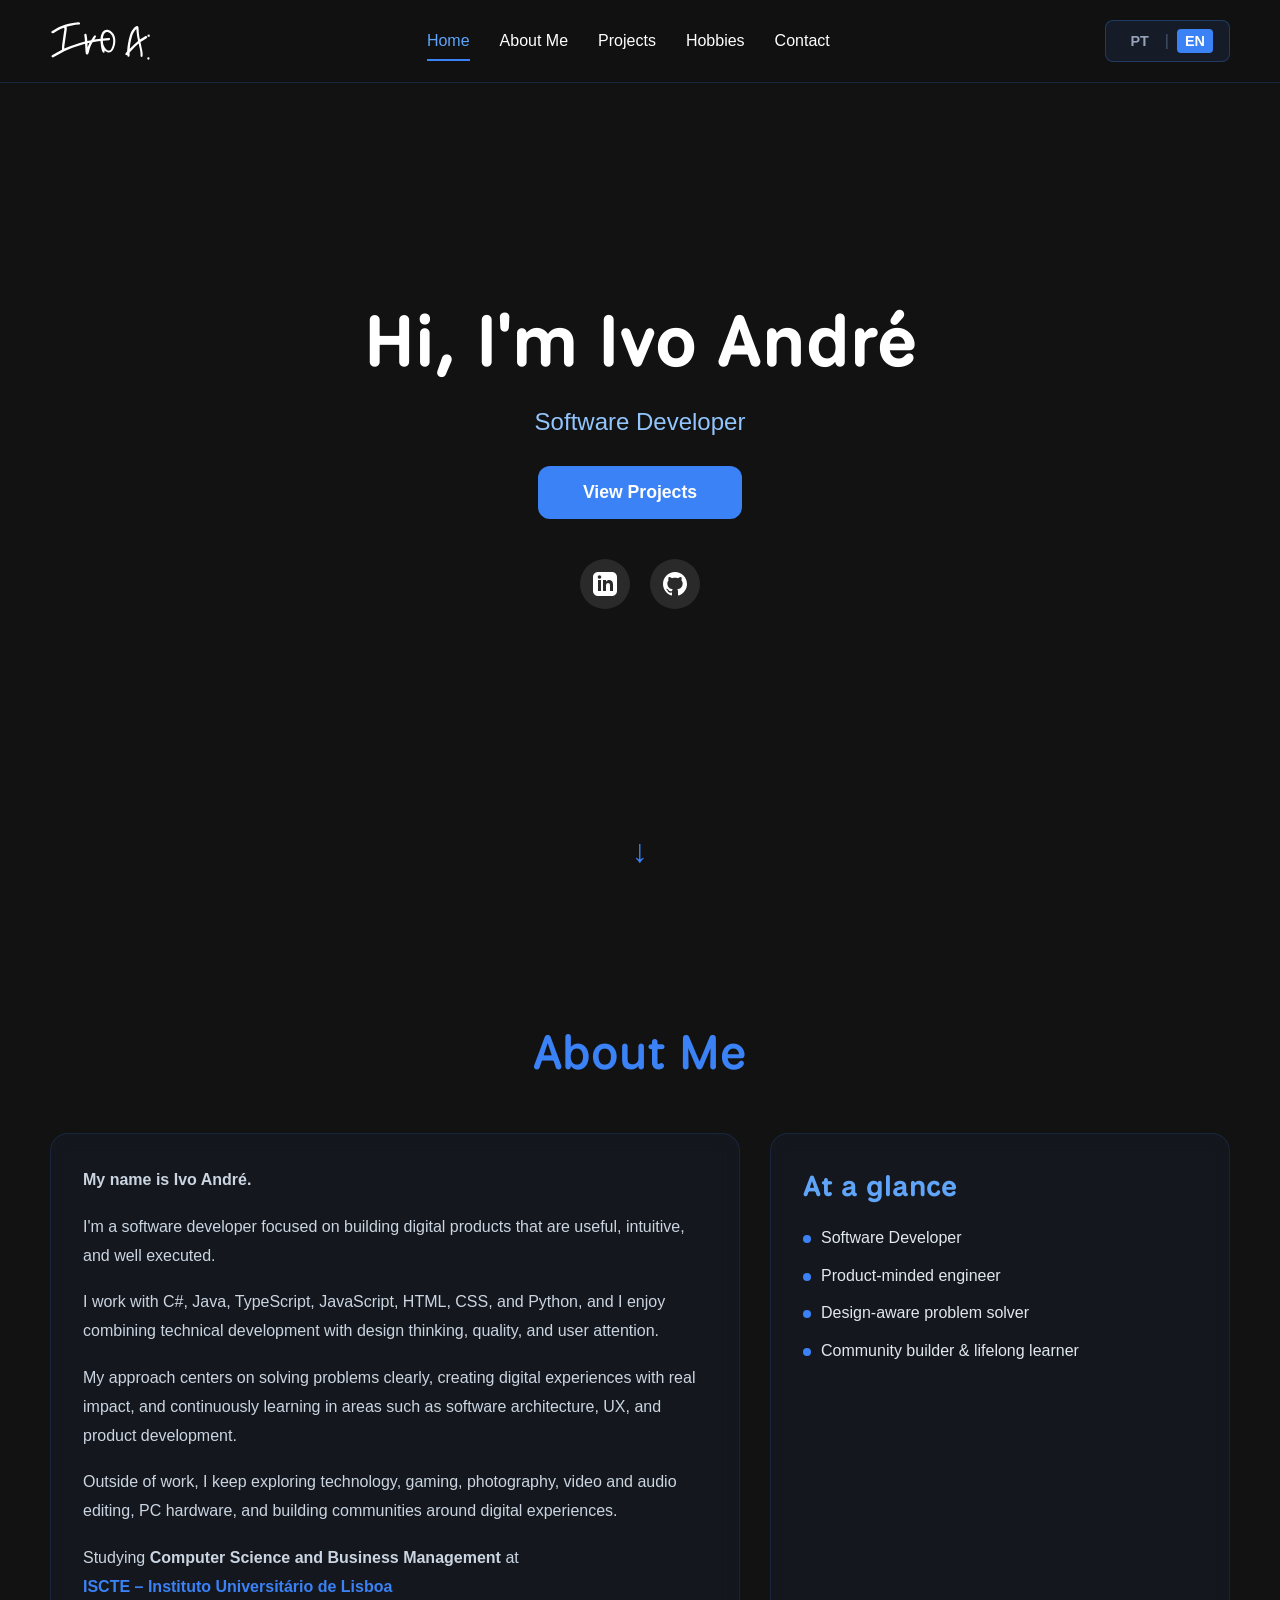
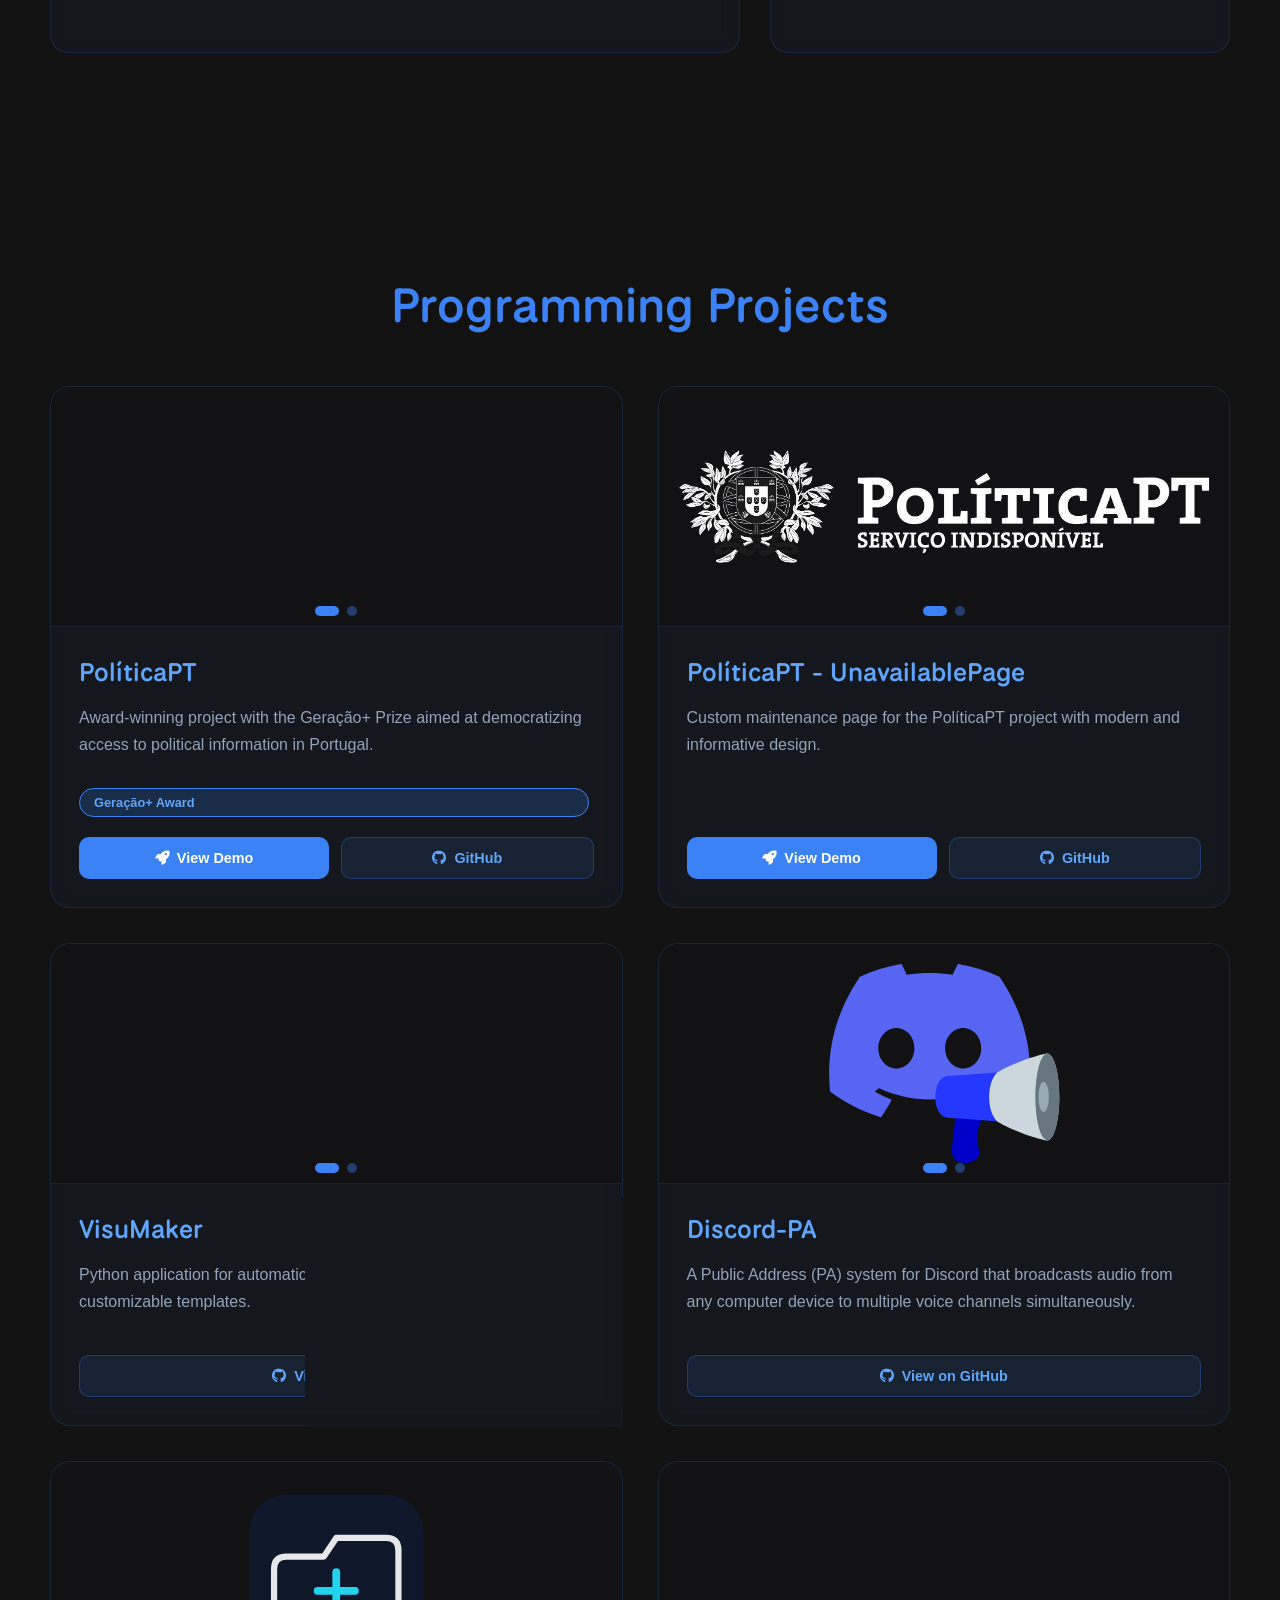
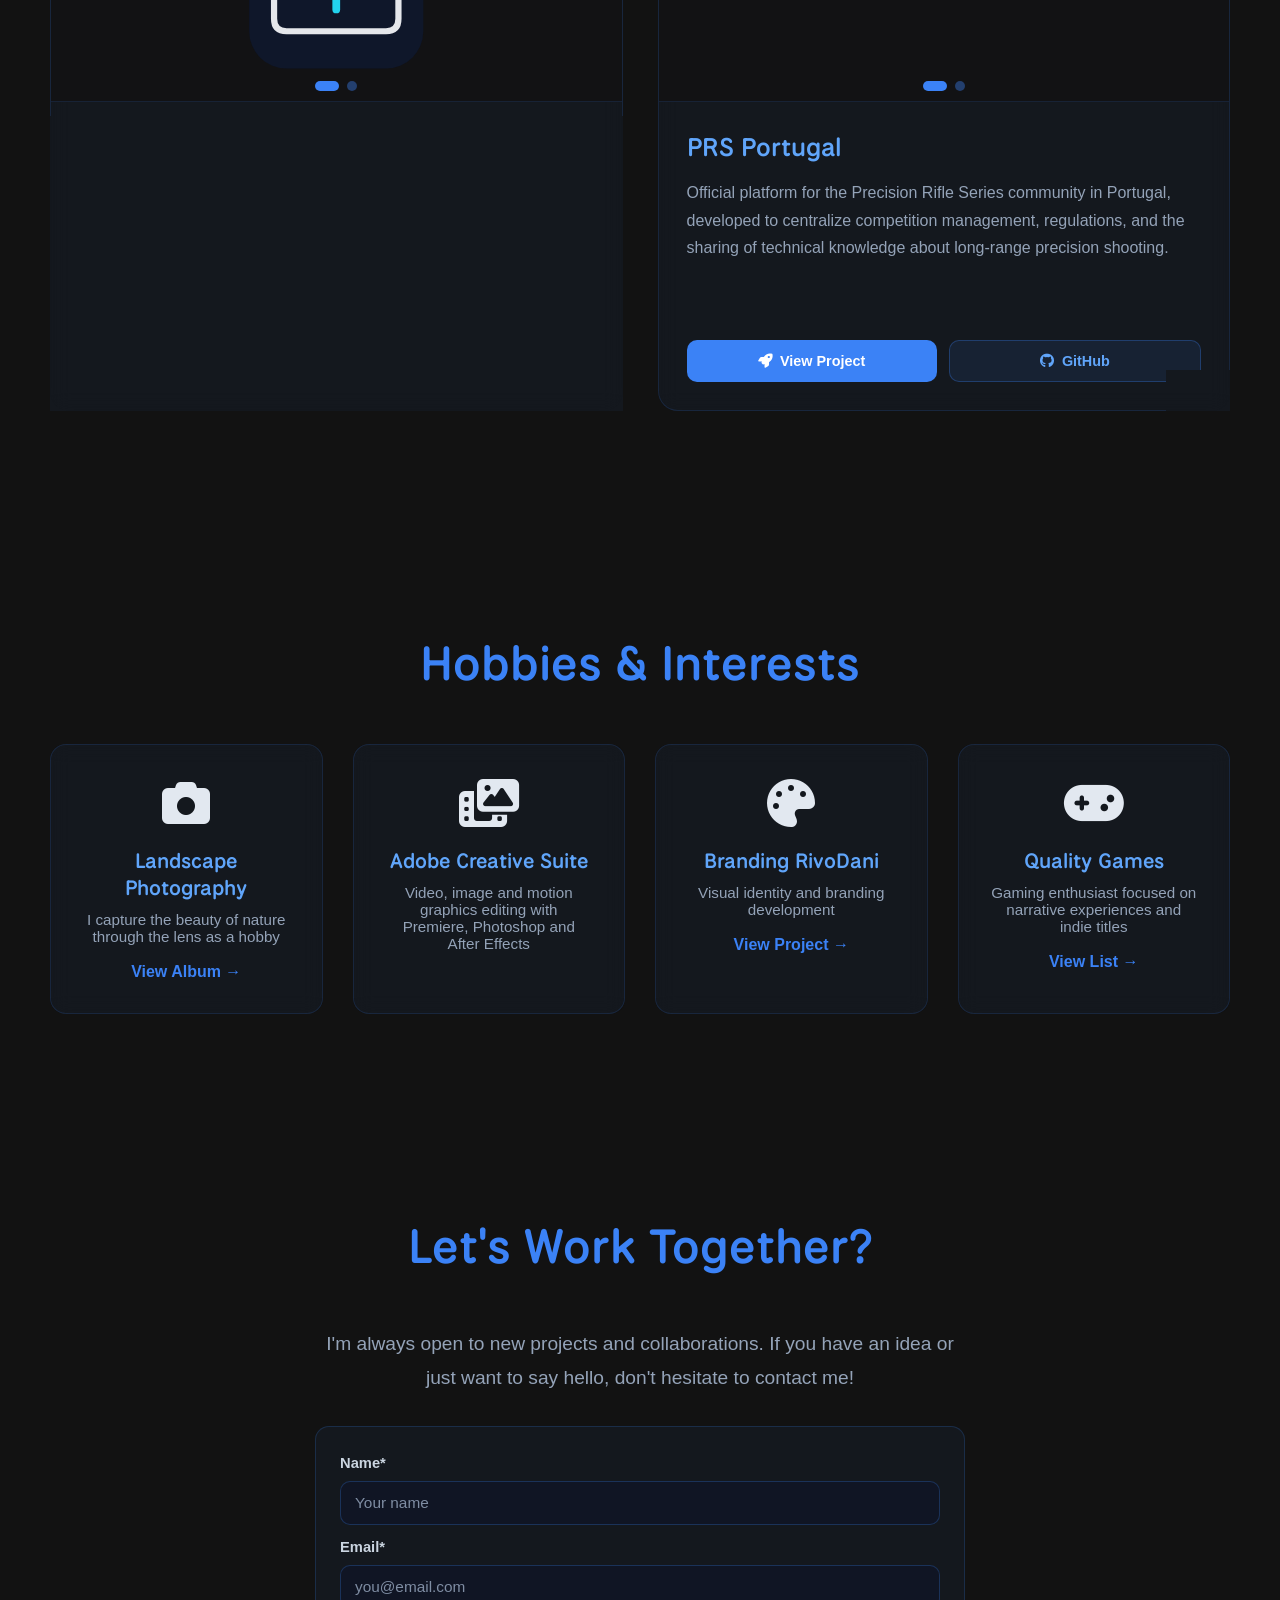
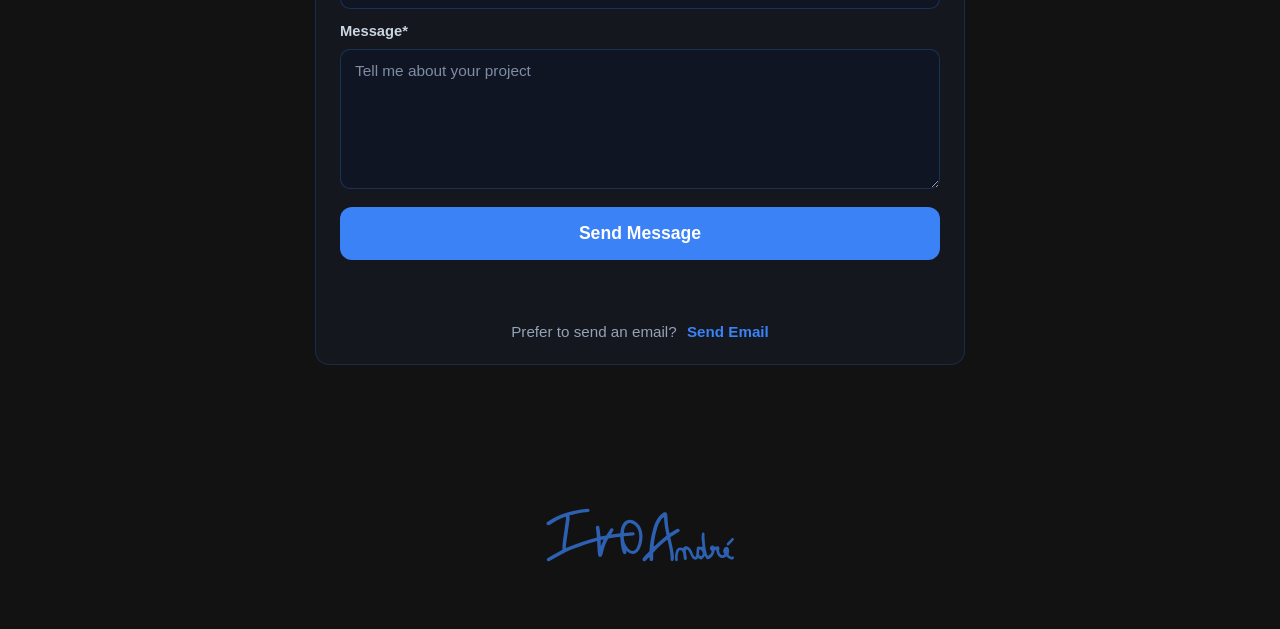
==== commit 0c9f9fa7: "Enhance navigation underline behavior and improve mobile link centering; add animations to project a" ====
--- a/index.html
+++ b/index.html
@@ -121,6 +121,7 @@
         <li><a href="#projects" data-i18n="nav.projects">Projetos</a></li>
         <li><a href="#hobbies" data-i18n="nav.hobbies">Hobbies</a></li>
         <li><a href="#contact" data-i18n="nav.contact">Contacto</a></li>
+        <li class="nav-underline" aria-hidden="true"></li>
       </ul>
     </div>
     <div class="lang-switcher">
@@ -153,15 +154,15 @@
         </a>
       </div>
     </div>
-    <a href="#projects" class="scroll-indicator-link">
+    <a href="#about" class="scroll-indicator-link">
       <div class="scroll-indicator"></div>
     </a>
   </section>
 
   <section id="about" class="about-section">
     <h2 class="section-title" data-i18n="about.title">Sobre Mim</h2>
-    <div class="about-grid">
-      <article class="about-card">
+    <div class="about-grid animated-content">
+      <article class="about-card animated-content">
         <p>
           <strong data-i18n="about.name">O meu nome é Ivo André.</strong>
         </p>
@@ -185,7 +186,7 @@
         </p>
       </article>
 
-      <aside class="about-card about-card--fact">
+      <aside class="about-card about-card--fact animated-content">
         <h3 data-i18n="about.atAGlance">Resumo</h3>
         <ul class="about-list">
           <li data-i18n="about.fact.software">Software Developer</li>
@@ -203,7 +204,7 @@
       Projetos de Programação
     </h2>
     <div class="projects-grid">
-      <div class="project-card">
+      <div class="project-card animated-content">
         <div class="project-carousel" data-carousel="politicapt">
           <div class="carousel-images">
             <picture>
@@ -250,7 +251,7 @@
         </div>
       </div>
 
-      <div class="project-card">
+      <div class="project-card animated-content">
         <div class="project-carousel" data-carousel="unavailable">
           <div class="carousel-images">
             <picture>
@@ -305,7 +306,7 @@
         </div>
       </div>
 
-      <div class="project-card">
+      <div class="project-card animated-content">
         <div class="project-carousel" data-carousel="visumaker">
           <div class="carousel-images">
             <picture>
@@ -347,7 +348,7 @@
         </div>
       </div>
 
-      <div class="project-card">
+      <div class="project-card animated-content">
         <div class="project-carousel" data-carousel="discordpa">
           <div class="carousel-images">
             <svg class="carousel-image" viewBox="0 0 432.8 374.26" xmlns="http://www.w3.org/2000/svg">
@@ -400,7 +401,7 @@
         </div>
       </div>
 
-      <div class="project-card">
+      <div class="project-card animated-content">
         <div class="project-carousel" data-carousel="newtabcrafter">
           <div class="carousel-images">
             <svg class="carousel-image" width="128" height="128" viewBox="0 0 128 128" xmlns="http://www.w3.org/2000/svg">
@@ -449,7 +450,7 @@
         </div>
       </div>
 
-      <div class="project-card">
+      <div class="project-card animated-content">
         <div class="project-carousel" data-carousel="prsportugal">
           <div class="carousel-images">
             <picture>
@@ -506,7 +507,7 @@
     </h2>
 
     <div class="skills-grid">
-      <div class="skill-card">
+      <div class="skill-card animated-content">
         <div class="skill-icon"><i class="fa-solid fa-camera"></i></div>
         <h3 data-i18n="hobbies.photography.title">Fotografia de Paisagens</h3>
         <p data-i18n="hobbies.photography.desc">
@@ -517,7 +518,7 @@
           data-i18n="hobbies.photography.link">Ver Álbum →</a>
       </div>
 
-      <div class="skill-card">
+      <div class="skill-card animated-content">
         <div class="skill-icon"><i class="fa-solid fa-photo-film"></i></div>
         <h3 data-i18n="hobbies.adobe.title">Adobe Creative Suite</h3>
         <p data-i18n="hobbies.adobe.desc">
@@ -526,7 +527,7 @@
         </p>
       </div>
 
-      <div class="skill-card">
+      <div class="skill-card animated-content">
         <div class="skill-icon"><i class="fa-solid fa-palette"></i></div>
         <h3>Branding RivoDani</h3>
         <p data-i18n="hobbies.branding.desc">
@@ -537,7 +538,7 @@
           data-i18n="hobbies.branding.link">Ver Projeto →</a>
       </div>
 
-      <div class="skill-card">
+      <div class="skill-card animated-content">
         <div class="skill-icon"><i class="fa-solid fa-gamepad"></i></div>
         <h3 data-i18n="hobbies.gaming.title">Jogos de Qualidade</h3>
         <p data-i18n="hobbies.gaming.desc">
@@ -560,7 +561,7 @@
         Estou sempre aberto a novos projetos e colaborações. Se tens alguma
         ideia ou apenas queres dizer olá, não hesites em contactar-me!
       </p>
-      <form id="contact-form" class="contact-form" novalidate>
+      <form id="contact-form" class="contact-form animated-content" novalidate>
         <input type="hidden" name="_captcha" value="false" />
         <input type="hidden" name="_template" value="table" />
         <input type="hidden" id="form-started-at" name="form_started_at" value="" />
--- a/assets/css/main.css
+++ b/assets/css/main.css
@@ -80,6 +80,7 @@
     display: flex;
     gap: 30px;
     list-style: none;
+    position: relative;
 }
 
 .nav-links a {
@@ -91,22 +92,50 @@
 
 .nav-links a.is-active {
     color: #60a5fa;
-}
-
-.nav-links a::after {
-    content: '';
+    anchor-name: --nav-current;
+}
+
+.nav-underline {
     position: absolute;
-    bottom: -5px;
-    left: 0;
-    width: 0;
-    height: 2px;
+    display: none;
+    position-anchor: --nav-current;
+    inset-inline-start: anchor(left);
+    inset-block-start: anchor(bottom);
+    inline-size: anchor-size(width);
+    block-size: 2px;
+    min-width: 1px;
+    padding: 0;
+    margin: 0;
+    list-style: none;
     background: #3b82f6;
-    transition: width 0.3s;
-}
-
-.nav-links a:hover::after,
-.nav-links a.is-active::after {
-    width: 100%;
+    pointer-events: none;
+    transform: translateY(5px);
+    will-change: inset-inline-start, inset-block-start, inline-size;
+    transition:
+        inset-inline-start 0.35s cubic-bezier(0.25, 1, 0.5, 1),
+        inset-block-start 0.35s cubic-bezier(0.25, 1, 0.5, 1),
+        inline-size 0.35s cubic-bezier(0.25, 1, 0.5, 1);
+}
+
+@media (min-width: 769px) {
+    .nav-underline {
+        display: block;
+        left: var(--nav-underline-left, 0px);
+        top: var(--nav-underline-top, 0px);
+        width: var(--nav-underline-width, 1px);
+        inset-inline-start: auto;
+        inset-block-start: auto;
+        inline-size: auto;
+        transition:
+            left 0.35s cubic-bezier(0.25, 1, 0.5, 1),
+            top 0.35s cubic-bezier(0.25, 1, 0.5, 1),
+            width 0.35s cubic-bezier(0.25, 1, 0.5, 1);
+    }
+}
+
+.nav-links a:hover,
+.nav-links a:focus-visible {
+    color: #60a5fa;
 }
 
 /* Sections */
@@ -236,7 +265,7 @@
     padding: 0;
     backdrop-filter: blur(10px);
     border: 1px solid rgba(59, 130, 246, 0.15);
-    transition: all 0.3s ease;
+    transition: all 0.3s ease-in;
     overflow: hidden;
     display: flex;
     flex-direction: column;
@@ -734,6 +763,7 @@
     max-width: 1200px;
     width: 100%;
     align-items: stretch;
+    transition: all 0.3s ease-in;
 }
 
 .about-card {
@@ -742,6 +772,7 @@
     border-radius: 18px;
     padding: 32px;
     backdrop-filter: blur(10px);
+    transition: all 0.3s ease-in;
 }
 
 .about-card p {
@@ -797,7 +828,7 @@
     backdrop-filter: blur(10px);
     border: 1px solid rgba(59, 130, 246, 0.15);
     text-align: center;
-    transition: all 0.3s ease;
+    transition: all 0.3s ease-in;
 }
 
 .translation-card:hover {
@@ -836,7 +867,7 @@
     backdrop-filter: blur(10px);
     border: 1px solid rgba(59, 130, 246, 0.15);
     text-align: center;
-    transition: all 0.3s ease;
+    transition: all 0.3s ease-in;
 }
 
 .skill-card:hover {
@@ -888,6 +919,7 @@
     border: 1px solid rgba(59, 130, 246, 0.2);
     border-radius: 14px;
     padding: 24px;
+    transition: all 0.3s ease-in;
 }
 
 .contact-label {
@@ -1106,21 +1138,30 @@
     }
 
     nav.is-scrolled-mobile .nav-links {
-        width: 100%;
         flex: 0 1 auto;
-        justify-content: center;
+        justify-content: flex-start;
+        align-items: center;
         gap: 12px;
         flex-wrap: nowrap;
+        width: 75vw;
+        max-width: 50vw;
+        min-width: 0;
         overflow-x: auto;
+        overflow-y: hidden;
         scrollbar-width: none;
         -ms-overflow-style: none;
-        padding-bottom: 6px;
+        scroll-behavior: smooth;
+        scroll-snap-type: x mandatory;
+        scroll-padding-inline: 12px;
         row-gap: 0;
-        
     }
 
     nav.is-scrolled-mobile .nav-links::-webkit-scrollbar {
         display: none;
+    }
+
+    nav.is-scrolled-mobile .nav-links li {
+        scroll-snap-align: center;
     }
 
     nav.is-scrolled-mobile .nav-links a {
@@ -1134,19 +1175,6 @@
     nav.is-scrolled-mobile .nav-links a.is-active {
         color: #60a5fa;
     }
-
-    nav.is-scrolled-mobile .nav-links a::after {
-        bottom: -3px;
-        opacity: 1;
-        transition: width 0.3s ease, opacity 0.3s ease;
-    }
-
-    nav.is-scrolled-mobile .nav-links a:hover::after,
-    nav.is-scrolled-mobile .nav-links a.is-active::after {
-        width: 100%;
-    }
-
-    
 
     .lang-switcher {
         transition: opacity 0.25s ease, transform 0.25s ease, max-height 0.25s ease, padding 0.25s ease, border-color 0.25s ease;
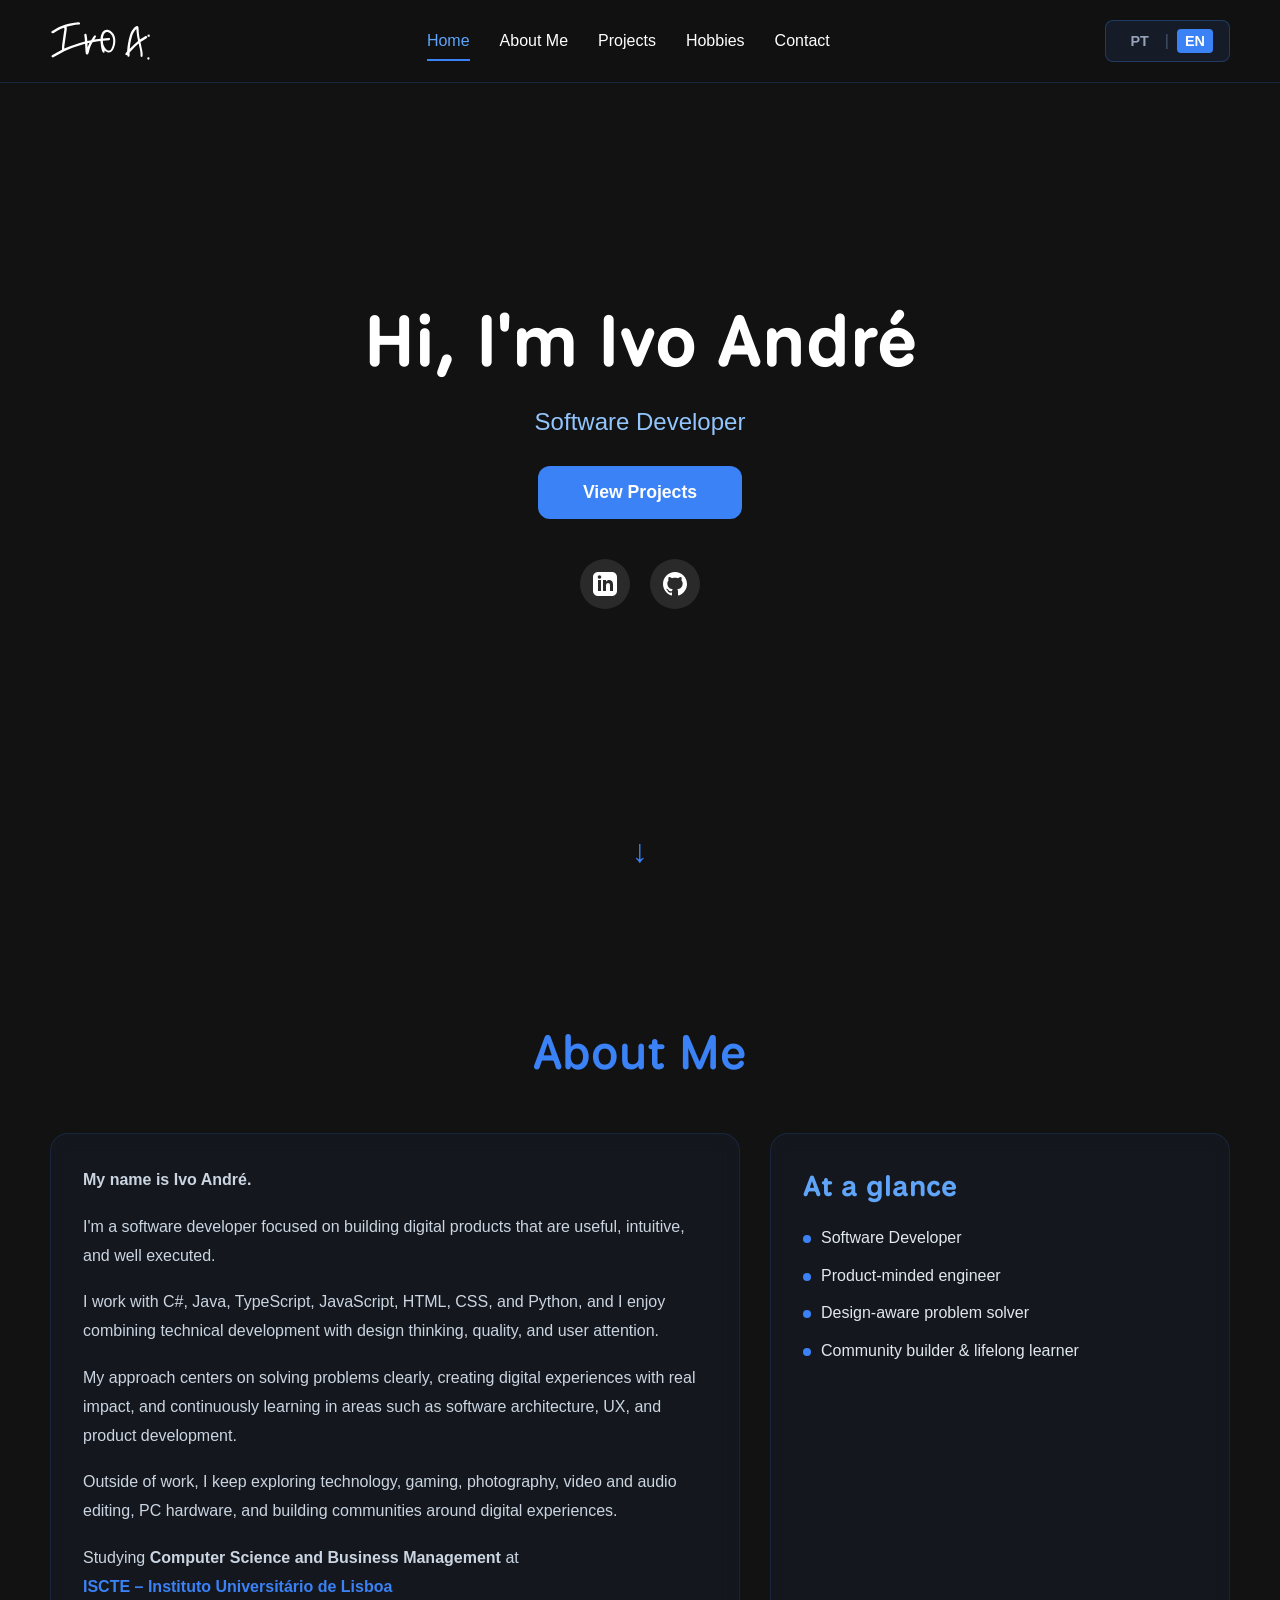
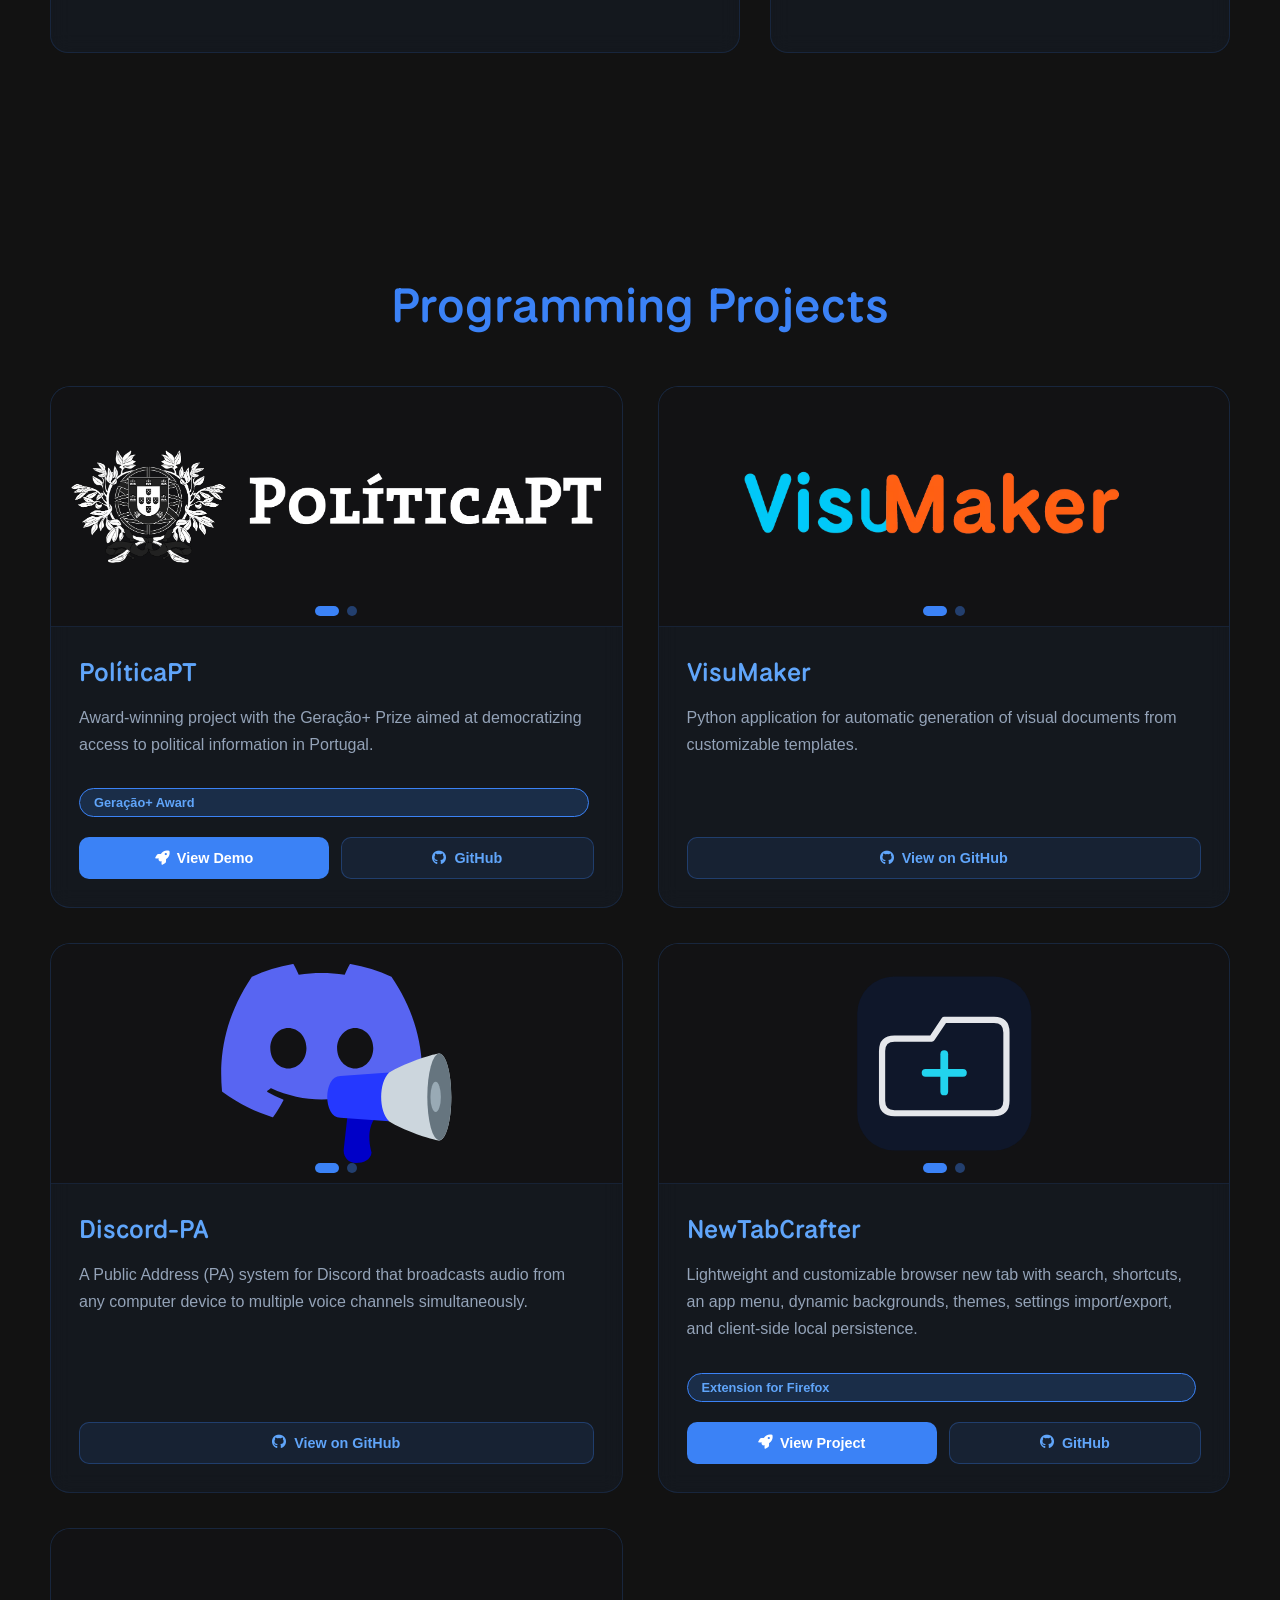
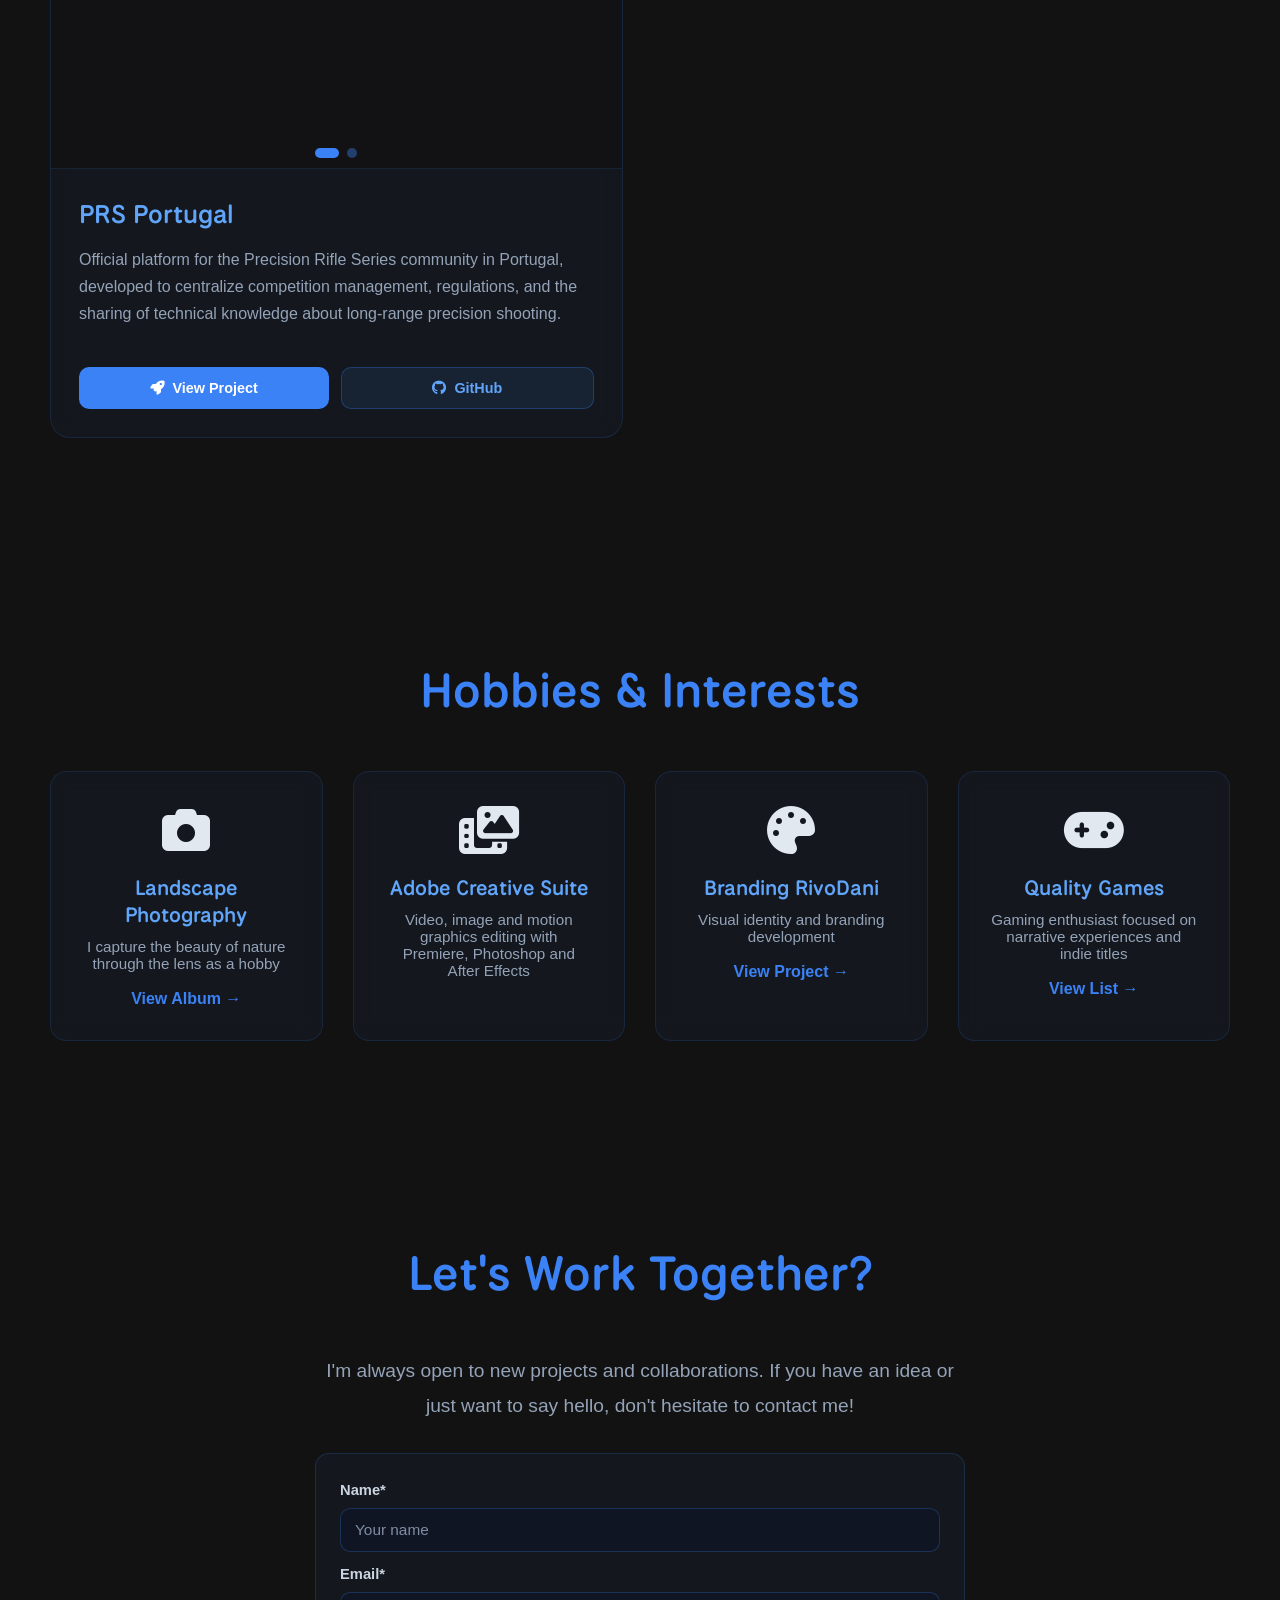
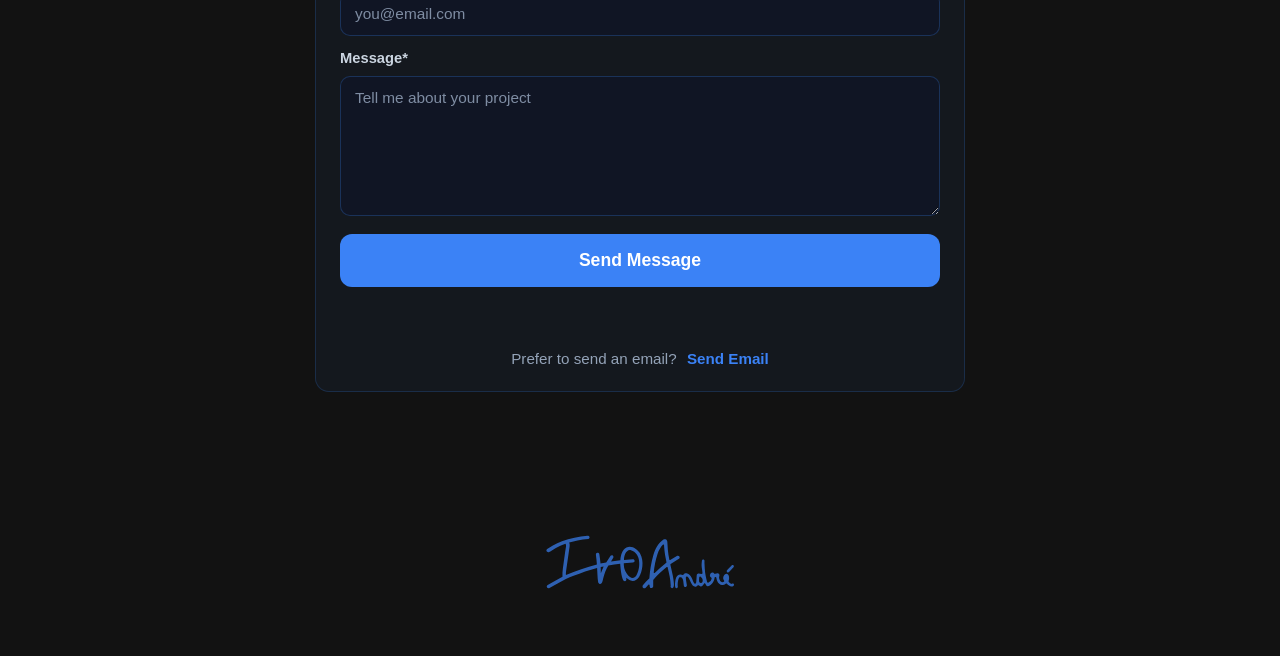
==== commit 7728bb86: "Fix formatting in main.css and comment out unused project card in index.html" ====
--- a/index.html
+++ b/index.html
@@ -250,7 +250,7 @@
           </div>
         </div>
       </div>
-
+<!--
       <div class="project-card animated-content">
         <div class="project-carousel" data-carousel="unavailable">
           <div class="carousel-images">
@@ -305,7 +305,7 @@
           </div>
         </div>
       </div>
-
+    -->
       <div class="project-card animated-content">
         <div class="project-carousel" data-carousel="visumaker">
           <div class="carousel-images">
